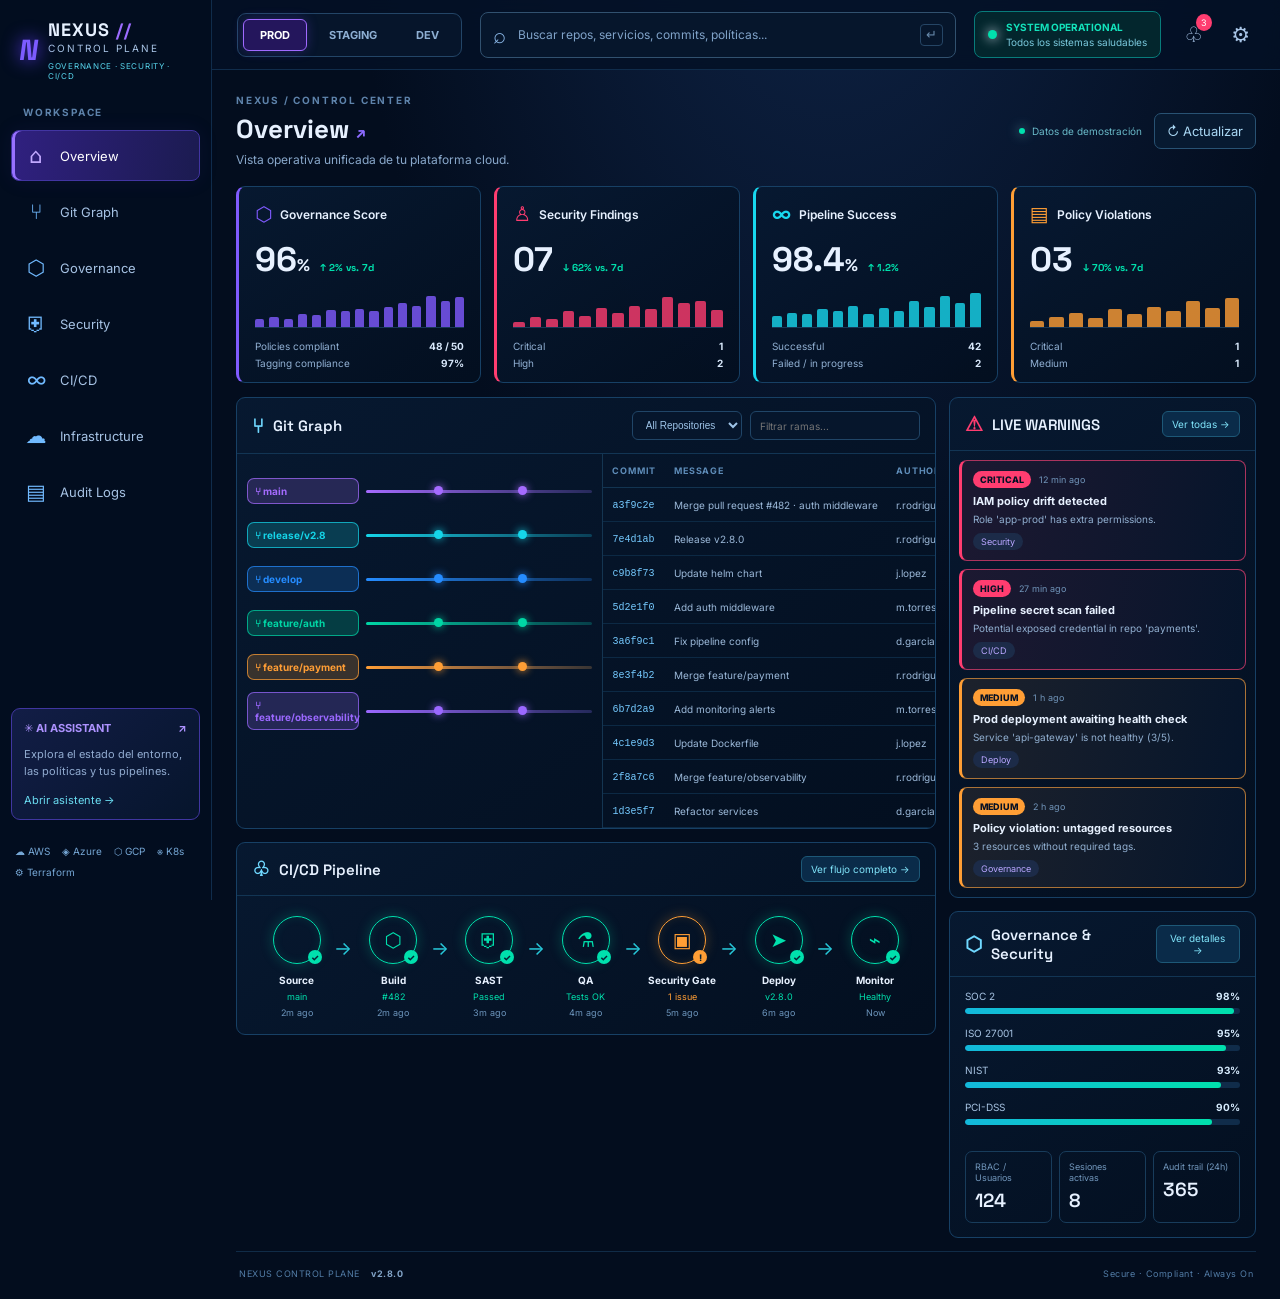
==== index.html @ 1ff78e87 "v1" ====
<!DOCTYPE html>
<html lang="es">
<head>
<meta charset="UTF-8">
<meta name="viewport" content="width=device-width, initial-scale=1.0">
<meta name="theme-color" content="#041126">
<title>NEXUS // Control Plane</title>
<link rel="stylesheet" href="styles.css">
</head>
<body>
<div class="app-shell">
  <aside class="sidebar">
    <a class="brand" href="#" data-page="overview">
      <span class="brand-mark">N</span><span><strong>NEXUS <i>//</i></strong><small>CONTROL PLANE</small><em>GOVERNANCE · SECURITY · CI/CD</em></span>
    </a>
    <div class="nav-label">WORKSPACE</div>
    <nav id="nav">
      <button class="nav-item active" data-page="overview"><span>⌂</span>Overview</button>
      <button class="nav-item" data-page="git"><span>⑂</span>Git Graph</button>
      <button class="nav-item" data-page="governance"><span>⬡</span>Governance</button>
      <button class="nav-item" data-page="security"><span>⛨</span>Security</button>
      <button class="nav-item" data-page="cicd"><span>∞</span>CI/CD</button>
      <button class="nav-item" data-page="infrastructure"><span>☁</span>Infrastructure</button>
      <button class="nav-item" data-page="audit"><span>▤</span>Audit Logs</button>
    </nav>
    <div class="sidebar-bottom">
      <div class="assistant-card"><div class="assistant-title">✳ AI ASSISTANT <span>↗</span></div><p>Explora el estado del entorno, las políticas y tus pipelines.</p><button id="askAssistant">Abrir asistente →</button></div>
      <div class="cloud-legend"><span>☁ AWS</span><span>◈ Azure</span><span>⬡ GCP</span><span>⎈ K8s</span><span>⚙ Terraform</span></div>
    </div>
  </aside>
  <main class="main">
    <header class="topbar">
      <div class="mobile-brand">NEXUS <i>//</i></div>
      <div class="env-switch" aria-label="Entorno"><button class="selected" data-env="PROD">PROD</button><button data-env="STAGING">STAGING</button><button data-env="DEV">DEV</button></div>
      <label class="search"><span>⌕</span><input id="globalSearch" placeholder="Buscar repos, servicios, commits, políticas..."><kbd>↵</kbd></label>
      <div class="system-status"><span class="pulse"></span><div><b>SYSTEM OPERATIONAL</b><small>Todos los sistemas saludables</small></div></div>
      <button class="icon-button" id="notifications" title="Notificaciones">♧<sup>3</sup></button><button class="icon-button" title="Configuración" id="settings">⚙</button>
    </header>
    <section class="content">
      <div class="page-heading"><div><div class="eyebrow">NEXUS / CONTROL CENTER</div><h1 id="pageTitle">Overview <span>↗</span></h1><p id="pageSubtitle">Vista operativa unificada de tu plataforma cloud.</p></div><div class="heading-actions"><span class="updated"><span class="pulse"></span> Datos de demostración</span><button class="btn-outline" id="refresh">↻ Actualizar</button></div></div>
      <div id="pageContent"></div>
      <footer><span>NEXUS CONTROL PLANE <b>v2.8.0</b></span><span>Secure · Compliant · Always On</span></footer>
    </section>
  </main>
</div>
<div class="toast-region" id="toasts"></div>
<dialog id="assistantDialog"><form method="dialog" class="dialog-card"><button class="dialog-close" aria-label="Cerrar">×</button><div class="eyebrow">NEXUS INTELLIGENCE</div><h2>AI Assistant</h2><p>Asistente de demostración: consulta el estado de tus servicios, políticas o pipelines.</p><div class="assistant-prompt"><input id="assistantInput" placeholder="Ej. ¿Qué alertas críticas hay?"><button type="button" id="sendAssistant">Enviar</button></div><div id="assistantAnswer" class="assistant-answer">Prueba: “alertas”, “pipeline” o “governance”.</div></form></dialog>
<script src="app.js"></script>
</body>
</html>
---- styles.css ----
@import url('https://fonts.googleapis.com/css2?family=Inter:wght@400;500;600;700;800&family=Space+Grotesk:wght@500;600;700&display=swap');
:root{--bg:#030d1e;--panel:#06152b;--panel2:#071a33;--line:#123452;--text:#e7f1ff;--muted:#89a8cb;--purple:#8b5cf6;--cyan:#18d8ee;--green:#00e0ad;--orange:#ff9e35;--red:#ff3d70;--blue:#268cff}
*{box-sizing:border-box}body{margin:0;background:radial-gradient(ellipse at 65% -20%,#10264b 0,transparent 42%),var(--bg);color:var(--text);font-family:Inter,system-ui,sans-serif;font-size:13px}button,input{font:inherit}button{cursor:pointer;color:inherit}.app-shell{display:flex;min-height:100vh}.sidebar{width:212px;flex-shrink:0;border-right:1px solid #102c4b;background:rgba(3,14,32,.95);display:flex;flex-direction:column;padding:18px 11px 12px;position:sticky;top:0;height:100vh}.brand{display:flex;align-items:center;gap:10px;color:inherit;text-decoration:none;padding:0 8px 25px}.brand-mark{font-family:'Space Grotesk';font-size:29px;font-weight:800;color:#7c5cff;text-shadow:0 0 18px #633dff;transform:skew(-8deg)}.brand strong{font:700 18px 'Space Grotesk';letter-spacing:1px;display:block}.brand i,.mobile-brand i{color:#9c6cff;font-style:normal}.brand small{display:block;color:#a9c4e6;letter-spacing:2px;font-size:10px;margin-top:1px}.brand em{display:block;color:#58d6ee;font-size:8px;font-style:normal;letter-spacing:.7px;margin-top:7px}.nav-label,.eyebrow{font-size:10px;letter-spacing:1.8px;color:#5e83ab;font-weight:700}.nav-label{padding:0 12px 12px}.sidebar nav{display:grid;gap:5px}.nav-item{border:1px solid transparent;background:transparent;border-radius:8px;text-align:left;padding:12px 12px;color:#a6c2e4;display:flex;align-items:center;gap:12px;font-size:13px;transition:.2s}.nav-item span{font-size:21px;width:24px;text-align:center;color:#71baff}.nav-item:hover{background:#0b2140;color:#fff}.nav-item.active{background:linear-gradient(100deg,#302080,#1b1b50);border-color:#4235a2;color:white;box-shadow:inset 3px 0 #9871ff,0 0 20px #4b35b01a}.nav-item.active span{color:#c2a9ff}.sidebar-bottom{margin-top:auto}.assistant-card{border:1px solid #4036a0;border-radius:9px;padding:12px;background:linear-gradient(135deg,#121d46,#06152c);margin-bottom:15px}.assistant-title{color:#ad92ff;font-weight:700;font-size:11px}.assistant-title span{float:right}.assistant-card p{color:#91abd0;line-height:1.55;font-size:11px}.assistant-card button{border:0;background:transparent;color:#6adcf1;padding:0;font-size:11px}.cloud-legend{display:flex;flex-wrap:wrap;gap:9px 12px;padding:10px 4px;color:#75a6d4;font-size:10px}.main{min-width:0;flex:1}.topbar{height:70px;border-bottom:1px solid #102c4b;display:flex;align-items:center;gap:18px;padding:0 25px;background:#041126d9;position:sticky;top:0;z-index:10;backdrop-filter:blur(16px)}.mobile-brand{display:none;font:700 18px 'Space Grotesk'}.env-switch{display:flex;gap:5px;padding:5px;border:1px solid #234567;background:#06152b;border-radius:9px}.env-switch button{border:1px solid transparent;border-radius:6px;padding:8px 16px;background:transparent;color:#8eafd3;font-size:11px;font-weight:700}.env-switch button.selected{color:#fff;border-color:#a06aff;background:#24165c;box-shadow:0 0 12px #854cff44}.search{display:flex;align-items:center;gap:10px;border:1px solid #31516f;border-radius:8px;background:#06162c;padding:9px 12px;flex:1;max-width:500px;min-width:140px}.search span{font-size:22px;color:#8bb8e8}.search input{border:0;outline:0;background:transparent;color:#e6f4ff;width:100%;min-width:0;font-size:12px}.search input::placeholder{color:#80a3c9}.search kbd{border:1px solid #254565;border-radius:4px;padding:2px 5px;color:#688bad}.system-status{display:flex;align-items:center;gap:9px;border:1px solid #087c7b;border-radius:8px;padding:9px 13px;background:#03262d;white-space:nowrap}.system-status b{display:block;color:#13e3bc;font-size:10px}.system-status small{display:block;color:#7ac8dc;font-size:10px;margin-top:3px}.pulse{width:9px;height:9px;border-radius:50%;display:inline-block;background:var(--green);box-shadow:0 0 12px currentColor;animation:pulse 2s infinite}@keyframes pulse{50%{opacity:.45;box-shadow:0 0 3px currentColor}}.icon-button{position:relative;background:transparent;border:0;color:#a9c6e8;font-size:21px;padding:5px}.icon-button sup{position:absolute;right:-4px;top:-3px;border-radius:50%;background:var(--red);color:white;font-size:9px;padding:3px 5px}.content{padding:24px 24px 12px;max-width:1800px;margin:auto}.page-heading{display:flex;justify-content:space-between;align-items:center;gap:15px;margin-bottom:19px}.page-heading h1{font:700 26px 'Space Grotesk';margin:6px 0}.page-heading h1 span{font-size:16px;color:#8c6bff}.page-heading p{color:var(--muted);margin:0;font-size:12px}.heading-actions{display:flex;align-items:center;gap:12px}.updated{color:#69b9c8;font-size:10px;display:flex;align-items:center;gap:7px}.updated .pulse{width:6px;height:6px}.btn-outline{border:1px solid #285273;background:#071a31;border-radius:7px;padding:9px 12px;color:#a9d7f3}.btn-outline:hover{border-color:var(--cyan)}.stats-grid{display:grid;grid-template-columns:repeat(4,minmax(0,1fr));gap:13px;margin-bottom:14px}.stat-card,.panel{background:linear-gradient(145deg,rgba(7,25,49,.98),rgba(3,15,32,.98));border:1px solid #174065;border-radius:9px;overflow:hidden;position:relative}.stat-card{padding:15px 16px 13px;min-height:190px;border-left:3px solid var(--accent)}.stat-title{font-size:12px;font-weight:600;display:flex;align-items:center;gap:8px}.stat-icon{font-size:20px;color:var(--accent)}.stat-number{font:700 34px 'Space Grotesk';margin:12px 0 0}.stat-number small{font-size:17px}.trend{font-size:10px;color:var(--green);margin-left:10px}.mini-chart{height:43px;margin:4px 0 7px;display:flex;align-items:end;gap:5px;border-bottom:1px solid #183856}.mini-chart span{display:block;flex:1;min-width:3px;border-radius:2px 2px 0 0;background:var(--accent);opacity:.8}.stat-foot{display:flex;justify-content:space-between;color:#91b0d3;font-size:10px;padding-top:5px}.stat-foot strong{color:#d8e8fb}.dashboard-grid{display:grid;grid-template-columns:minmax(0,2.05fr) minmax(280px,.9fr);gap:13px;margin-bottom:13px}.panel-header{display:flex;align-items:center;justify-content:space-between;gap:10px;padding:13px 15px;border-bottom:1px solid #123554}.panel-header h2{font:600 15px 'Space Grotesk';margin:0;display:flex;align-items:center;gap:9px}.panel-header h2 span{color:#70d8ff;font-size:20px}.panel-tools{display:flex;gap:8px}.select,.filter-input{border:1px solid #204567;background:#06162c;border-radius:6px;padding:7px 9px;color:#9ec4e8;font-size:10px;outline:0}.filter-input{width:170px}.git-layout{display:grid;grid-template-columns:1.1fr 1fr;min-height:315px}.graph-area{padding:15px 10px;overflow:hidden}.branch-row{height:44px;display:flex;align-items:center;gap:7px;position:relative}.branch-pill{width:112px;flex-shrink:0;border-radius:7px;padding:6px 7px;font-size:10px;font-weight:700;background:color-mix(in srgb,var(--branch) 20%,#06172b);border:1px solid color-mix(in srgb,var(--branch) 70%,transparent);color:var(--branch);z-index:1}.branch-line{height:3px;flex:1;position:relative;background:linear-gradient(90deg,var(--branch),color-mix(in srgb,var(--branch) 20%,#071a33));border-radius:4px}.branch-line:before,.branch-line:after{content:"";position:absolute;top:-4px;width:9px;height:9px;border-radius:50%;background:var(--branch);box-shadow:0 0 8px var(--branch)}.branch-line:before{left:30%}.branch-line:after{left:67%}.commit-table{border-left:1px solid #143551;min-width:0}.table-wrap{overflow:auto}table{width:100%;border-collapse:collapse;white-space:nowrap}th{text-align:left;color:#5e8cb8;font-size:9px;font-weight:700;letter-spacing:.8px;padding:11px 9px;border-bottom:1px solid #123451}td{padding:10px 9px;border-bottom:1px solid #0c2944;color:#9bb8d8;font-size:10px}tbody tr:hover{background:#0b2540}td code{color:#75caff;font-size:10px}.warning-list{padding:9px;display:grid;gap:8px}.warning{border:1px solid color-mix(in srgb,var(--severity) 65%,#10243c);border-left:3px solid var(--severity);background:linear-gradient(100deg,color-mix(in srgb,var(--severity) 9%,#06152b),#06152b);border-radius:8px;padding:10px 11px;cursor:pointer;transition:.18s}.warning:hover{transform:translateX(2px);background:#0a1d36}.warning-top{display:flex;align-items:center;gap:8px;margin-bottom:6px}.severity{border-radius:10px;padding:3px 7px;background:var(--severity);color:#061126;font-size:9px;font-weight:800}.warning time{color:#7195ba;font-size:9px}.warning strong{display:block;font-size:11px;margin-bottom:4px}.warning p{margin:0;color:#91afd0;font-size:10px;line-height:1.4}.tag{display:inline-block;margin-top:7px;border-radius:10px;padding:3px 8px;background:#1c2b48;color:#b9a6ff;font-size:9px}.bottom-grid{display:grid;grid-template-columns:1.6fr 1fr;gap:13px;margin-bottom:15px}.pipeline-body{padding:20px 13px 16px}.pipeline-stages{display:flex;align-items:flex-start;justify-content:space-between;gap:3px}.stage{flex:1;text-align:center;min-width:55px;position:relative}.stage:not(:last-child):after{content:"→";position:absolute;top:21px;right:-9px;color:#27c7d8;font-size:19px}.stage-ring{width:48px;height:48px;border:1px solid var(--stage);box-shadow:0 0 13px color-mix(in srgb,var(--stage) 25%,transparent),inset 0 0 10px color-mix(in srgb,var(--stage) 10%,transparent);border-radius:50%;margin:0 auto 10px;display:grid;place-items:center;color:var(--stage);font-size:20px;position:relative}.stage-ring:after{content:"✓";position:absolute;right:-2px;bottom:-1px;background:var(--green);color:#052033;font-size:9px;border-radius:50%;width:14px;height:14px;display:grid;place-items:center;font-weight:800}.stage.warn .stage-ring:after{content:"!";background:var(--orange)}.stage strong{display:block;font-size:10px}.stage small{display:block;color:#6d96bd;font-size:9px;margin-top:5px}.stage .stage-state{color:var(--green)}.stage.warn .stage-state{color:var(--orange)}.governance-body{padding:13px 15px}.compliance-row{margin-bottom:13px}.compliance-meta{display:flex;justify-content:space-between;color:#a7c3e2;font-size:10px;margin-bottom:6px}.compliance-meta strong{color:#d8edff}.progress{height:6px;border-radius:6px;background:#102c4a;overflow:hidden}.progress span{display:block;height:100%;border-radius:6px;background:linear-gradient(90deg,#13b8db,#00e0ad)}.security-mini{display:grid;grid-template-columns:repeat(3,1fr);gap:7px;padding:0 15px 14px}.mini-tile{border:1px solid #183c5b;border-radius:7px;padding:9px}.mini-tile small{display:block;color:#7196bb;font-size:9px}.mini-tile strong{display:block;font:600 19px 'Space Grotesk';margin-top:5px}.page-grid{display:grid;grid-template-columns:repeat(2,minmax(0,1fr));gap:14px}.page-grid .panel{min-width:0}.detail-list{padding:5px 15px 14px}.detail-row{display:flex;align-items:center;justify-content:space-between;gap:12px;padding:12px 0;border-bottom:1px solid #102b46}.detail-row:last-child{border-bottom:0}.detail-main{display:flex;align-items:center;gap:10px;min-width:0}.detail-icon{width:32px;height:32px;border-radius:8px;background:#0d2b4b;color:#73dfff;display:grid;place-items:center;font-size:16px}.detail-main strong{display:block;font-size:11px}.detail-main small{display:block;color:#7698ba;font-size:10px;margin-top:4px}.status-pill{border-radius:20px;padding:5px 8px;font-size:9px;font-weight:700;background:#073e3b;color:#37e5bf;white-space:nowrap}.status-pill.warn{background:#4a3015;color:#ffb54e}.status-pill.critical{background:#4b1930;color:#ff7397}.metric-bars{padding:16px}.metric-line{display:grid;grid-template-columns:100px 1fr 40px;gap:10px;align-items:center;margin-bottom:17px;color:#9cbadb;font-size:10px}.metric-line .progress{height:8px}.metric-line strong{text-align:right;color:#d9e9fa}.audit-filter{display:flex;gap:8px;flex-wrap:wrap;padding:13px 15px}.empty-note{padding:24px;color:#7298bd;text-align:center}.inline-action{background:#0a2b49;border:1px solid #1d5877;border-radius:6px;color:#80e4fa;padding:6px 9px;font-size:10px}.search-highlight{outline:1px solid var(--cyan);background:#0b2c48!important}footer{display:flex;justify-content:space-between;border-top:1px solid #102b47;padding:16px 3px 8px;color:#527ca6;font-size:9px;letter-spacing:.5px}footer b{color:#83a5c9;margin-left:8px}.toast-region{position:fixed;right:20px;bottom:20px;z-index:30;display:grid;gap:8px}.toast{background:#09223b;border:1px solid #216184;border-left:3px solid var(--cyan);border-radius:8px;padding:12px 16px;min-width:240px;box-shadow:0 12px 35px #0008;color:#d9f4ff;font-size:12px;animation:toastin .2s ease}@keyframes toastin{from{transform:translateY(10px);opacity:0}to{transform:none;opacity:1}}dialog{border:1px solid #28557b;border-radius:12px;background:#06152b;color:var(--text);max-width:480px;width:calc(100% - 30px);box-shadow:0 25px 90px #000b}dialog::backdrop{background:#0009;backdrop-filter:blur(5px)}.dialog-card{padding:24px}.dialog-card h2{font:700 23px 'Space Grotesk'}.dialog-card p{color:#91afd0;line-height:1.6}.dialog-close{float:right;background:transparent;border:0;color:#9db9d8;font-size:25px}.assistant-prompt{display:flex;gap:8px}.assistant-prompt input{flex:1;min-width:0;background:#031126;border:1px solid #285174;border-radius:6px;padding:10px;color:white;outline:0}.assistant-prompt button{border:1px solid #6851d5;background:#33227a;border-radius:6px;padding:0 14px}.assistant-answer{margin-top:13px;background:#0a2541;border-radius:7px;padding:12px;color:#8de6ed;font-size:11px;line-height:1.6}
@media(max-width:1200px){.topbar{gap:10px;padding:0 15px}.system-status{display:none}.stats-grid{grid-template-columns:repeat(2,minmax(0,1fr))}.content{padding:20px 15px}.dashboard-grid{grid-template-columns:minmax(0,1.6fr) minmax(260px,1fr)}}
@media(max-width:850px){.sidebar{width:68px;padding:15px 7px}.brand{padding:0 8px 24px}.brand>span:last-child,.nav-label,.nav-item:not(.active){font-size:0}.brand-mark{font-size:25px}.nav-item{justify-content:center;padding:12px 4px;font-size:0}.nav-item span{font-size:21px}.nav-item.active{font-size:0}.assistant-card{padding:9px 5px;text-align:center}.assistant-title{font-size:0}.assistant-title:first-letter{font-size:18px}.assistant-card p,.assistant-card button,.cloud-legend{display:none}.dashboard-grid,.bottom-grid{grid-template-columns:1fr}.git-layout{grid-template-columns:1fr}.commit-table{border-left:0;border-top:1px solid #143551}.page-grid{grid-template-columns:1fr}.search kbd{display:none}.env-switch button{padding:8px 9px}.topbar{gap:8px}.content{padding:17px 12px}.page-heading{align-items:flex-start}.heading-actions{flex-direction:column;align-items:flex-end}.updated{display:none}}
@media(max-width:540px){.topbar{height:auto;min-height:65px;flex-wrap:wrap;padding:10px}.mobile-brand{display:block}.env-switch{margin-left:auto}.search{order:3;max-width:none;flex-basis:100%}.icon-button{display:none}.stats-grid{gap:8px}.stat-card{padding:12px;min-height:165px}.stat-number{font-size:28px}.stat-title{font-size:10px}.page-heading h1{font-size:22px}.page-heading p{max-width:240px;line-height:1.5}.filter-input{width:110px}.pipeline-body{padding:17px 6px}.stage-ring{width:38px;height:38px;font-size:16px}.stage:not(:last-child):after{top:14px;right:-7px}.stage strong{font-size:8px}.stage small{font-size:8px}.stage{min-width:0}.stage-ring{margin-bottom:8px}.security-mini{grid-template-columns:1fr 1fr 1fr}.page-heading .btn-outline{padding:8px}.git-layout .graph-area{padding-left:5px;padding-right:5px}footer{font-size:8px;gap:10px}}
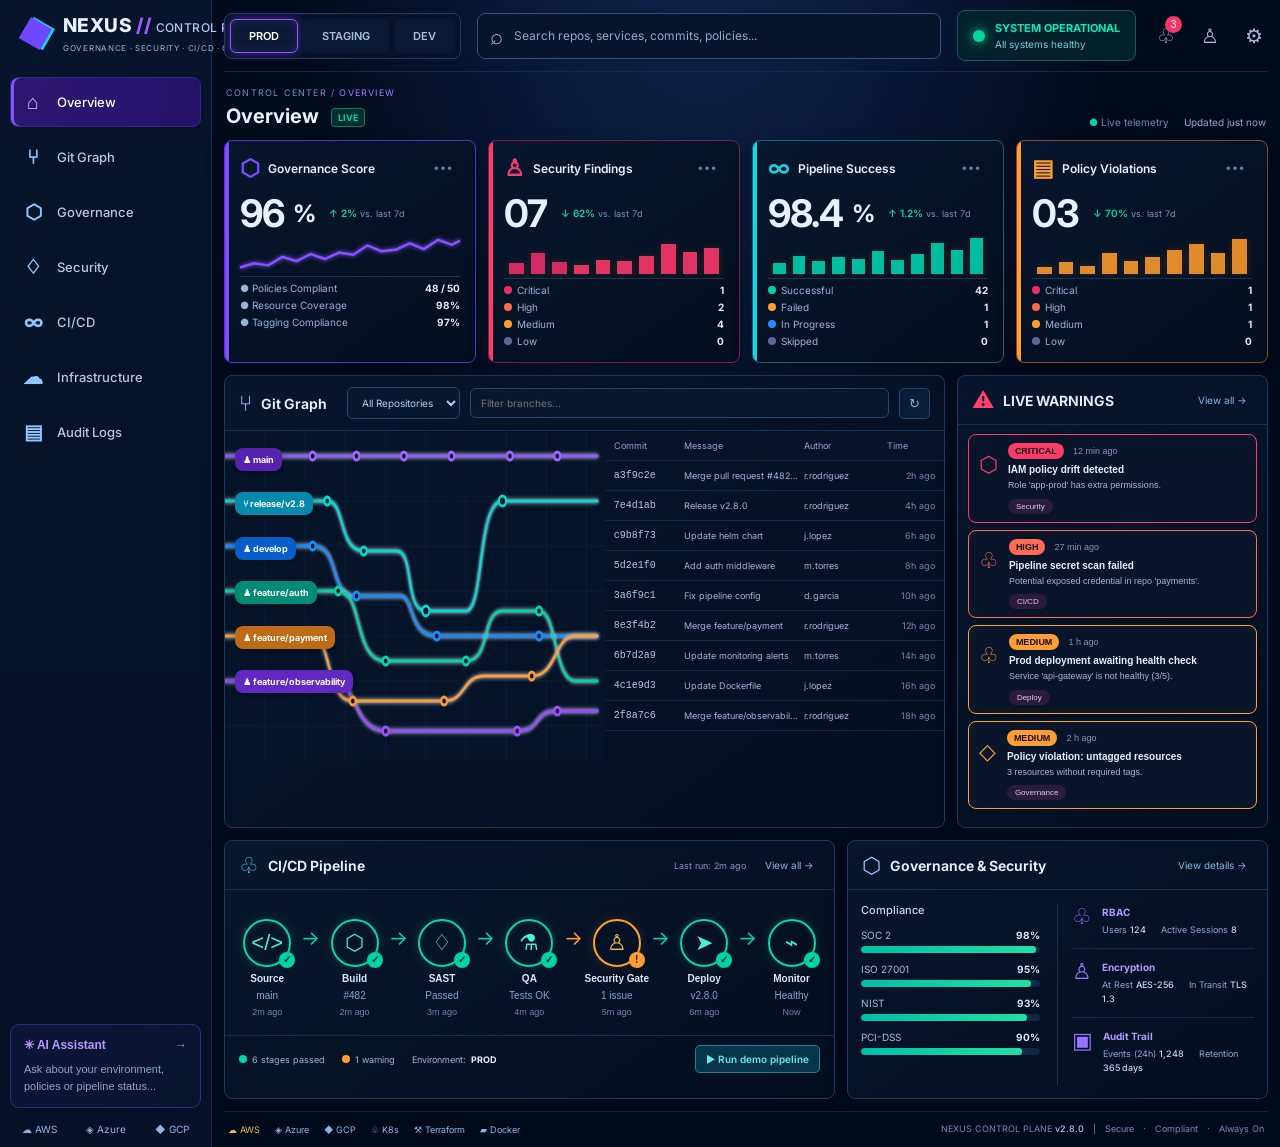
==== commit 5f1d12c1: "Add files via upload" ====
--- a/index.html
+++ b/index.html
@@ -1,50 +1,92 @@
-<!DOCTYPE html>
+<!doctype html>
 <html lang="es">
 <head>
-<meta charset="UTF-8">
-<meta name="viewport" content="width=device-width, initial-scale=1.0">
-<meta name="theme-color" content="#041126">
-<title>NEXUS // Control Plane</title>
-<link rel="stylesheet" href="styles.css">
+<meta charset="utf-8"><meta name="viewport" content="width=device-width,initial-scale=1">
+<title>NEXUS // Control Plane</title><link rel="stylesheet" href="styles.css">
 </head>
 <body>
 <div class="app-shell">
   <aside class="sidebar">
-    <a class="brand" href="#" data-page="overview">
-      <span class="brand-mark">N</span><span><strong>NEXUS <i>//</i></strong><small>CONTROL PLANE</small><em>GOVERNANCE · SECURITY · CI/CD</em></span>
-    </a>
-    <div class="nav-label">WORKSPACE</div>
+    <div class="brand"><div class="logo">◆</div><div><div class="brand-name">NEXUS <span>//</span> <small>CONTROL PLANE</small></div><div class="tagline">GOVERNANCE · SECURITY · CI/CD · OBSERVABILITY</div></div></div>
     <nav id="nav">
-      <button class="nav-item active" data-page="overview"><span>⌂</span>Overview</button>
-      <button class="nav-item" data-page="git"><span>⑂</span>Git Graph</button>
-      <button class="nav-item" data-page="governance"><span>⬡</span>Governance</button>
-      <button class="nav-item" data-page="security"><span>⛨</span>Security</button>
-      <button class="nav-item" data-page="cicd"><span>∞</span>CI/CD</button>
-      <button class="nav-item" data-page="infrastructure"><span>☁</span>Infrastructure</button>
-      <button class="nav-item" data-page="audit"><span>▤</span>Audit Logs</button>
+      <button class="nav-item active" data-page="Overview"><b>⌂</b>Overview</button>
+      <button class="nav-item" data-page="Git Graph"><b>⑂</b>Git Graph</button>
+      <button class="nav-item" data-page="Governance"><b>⬡</b>Governance</button>
+      <button class="nav-item" data-page="Security"><b>♢</b>Security</button>
+      <button class="nav-item" data-page="CI/CD"><b>∞</b>CI/CD</button>
+      <button class="nav-item" data-page="Infrastructure"><b>☁</b>Infrastructure</button>
+      <button class="nav-item" data-page="Audit Logs"><b>▤</b>Audit Logs</button>
     </nav>
-    <div class="sidebar-bottom">
-      <div class="assistant-card"><div class="assistant-title">✳ AI ASSISTANT <span>↗</span></div><p>Explora el estado del entorno, las políticas y tus pipelines.</p><button id="askAssistant">Abrir asistente →</button></div>
-      <div class="cloud-legend"><span>☁ AWS</span><span>◈ Azure</span><span>⬡ GCP</span><span>⎈ K8s</span><span>⚙ Terraform</span></div>
-    </div>
+    <button class="ai-card" id="aiOpen"><div class="ai-title">✳ AI Assistant <span>→</span></div><p>Ask about your environment, policies or pipeline status...</p></button>
+    <div class="sidebar-foot"><span>☁ AWS</span><span>◈ Azure</span><span>◆ GCP</span></div>
   </aside>
   <main class="main">
     <header class="topbar">
-      <div class="mobile-brand">NEXUS <i>//</i></div>
-      <div class="env-switch" aria-label="Entorno"><button class="selected" data-env="PROD">PROD</button><button data-env="STAGING">STAGING</button><button data-env="DEV">DEV</button></div>
-      <label class="search"><span>⌕</span><input id="globalSearch" placeholder="Buscar repos, servicios, commits, políticas..."><kbd>↵</kbd></label>
-      <div class="system-status"><span class="pulse"></span><div><b>SYSTEM OPERATIONAL</b><small>Todos los sistemas saludables</small></div></div>
-      <button class="icon-button" id="notifications" title="Notificaciones">♧<sup>3</sup></button><button class="icon-button" title="Configuración" id="settings">⚙</button>
+      <div class="env-switch"><button class="env active">PROD</button><button class="env">STAGING</button><button class="env">DEV</button></div>
+      <label class="search">⌕ <input id="globalSearch" placeholder="Search repos, services, commits, policies..."></label>
+      <div class="system-status"><i></i><div><strong>SYSTEM OPERATIONAL</strong><small>All systems healthy</small></div></div>
+      <button class="icon-button" id="alertsBtn" title="Alertas">♧<em>3</em></button><button class="icon-button" title="Usuarios">♙</button><button class="icon-button" title="Configuración">⚙</button>
     </header>
-    <section class="content">
-      <div class="page-heading"><div><div class="eyebrow">NEXUS / CONTROL CENTER</div><h1 id="pageTitle">Overview <span>↗</span></h1><p id="pageSubtitle">Vista operativa unificada de tu plataforma cloud.</p></div><div class="heading-actions"><span class="updated"><span class="pulse"></span> Datos de demostración</span><button class="btn-outline" id="refresh">↻ Actualizar</button></div></div>
-      <div id="pageContent"></div>
-      <footer><span>NEXUS CONTROL PLANE <b>v2.8.0</b></span><span>Secure · Compliant · Always On</span></footer>
+    <section class="page-heading"><div><div class="eyebrow">CONTROL CENTER / <span id="crumb">OVERVIEW</span></div><h1 id="pageTitle">Overview <span class="live-pill">LIVE</span></h1></div><div class="updated">● Live telemetry <span id="clock">Updated just now</span></div></section>
+    <section class="metrics">
+      <article class="panel metric purple"><div class="metric-head"><span class="metric-icon">⬡</span><span>Governance Score</span><button class="dots">•••</button></div><div class="metric-value">96<small>%</small><span class="trend up">↑ 2% <small>vs. last 7d</small></span></div><div class="sparkline line-purple"><svg viewBox="0 0 280 55" preserveAspectRatio="none"><polyline points="0,43 18,37 36,40 54,28 72,34 90,24 108,31 126,22 144,25 162,12 180,20 198,18 216,9 234,17 252,4 270,11 280,5"/></svg></div><div class="metric-rows"><span>● Policies Compliant <b>48 / 50</b></span><span>● Resource Coverage <b>98%</b></span><span>● Tagging Compliance <b>97%</b></span></div></article>
+      <article class="panel metric red"><div class="metric-head"><span class="metric-icon">♙</span><span>Security Findings</span><button class="dots">•••</button></div><div class="metric-value">07 <span class="trend down">↓ 62% <small>vs. last 7d</small></span></div><div class="bars red-bars"><i style="height:28%"></i><i style="height:54%"></i><i style="height:32%"></i><i style="height:23%"></i><i style="height:38%"></i><i style="height:35%"></i><i style="height:48%"></i><i style="height:80%"></i><i style="height:58%"></i><i style="height:68%"></i></div><div class="metric-rows"><span><i class="dot critical"></i> Critical <b>1</b></span><span><i class="dot high"></i> High <b>2</b></span><span><i class="dot medium"></i> Medium <b>4</b></span><span><i class="dot low"></i> Low <b>0</b></span></div></article>
+      <article class="panel metric cyan"><div class="metric-head"><span class="metric-icon">∞</span><span>Pipeline Success</span><button class="dots">•••</button></div><div class="metric-value">98.4<small>%</small><span class="trend up">↑ 1.2% <small>vs. last 7d</small></span></div><div class="bars cyan-bars"><i style="height:30%"></i><i style="height:48%"></i><i style="height:34%"></i><i style="height:44%"></i><i style="height:40%"></i><i style="height:60%"></i><i style="height:36%"></i><i style="height:52%"></i><i style="height:82%"></i><i style="height:63%"></i><i style="height:94%"></i></div><div class="metric-rows"><span><i class="dot success"></i> Successful <b>42</b></span><span><i class="dot medium"></i> Failed <b>1</b></span><span><i class="dot blue"></i> In Progress <b>1</b></span><span><i class="dot low"></i> Skipped <b>0</b></span></div></article>
+      <article class="panel metric orange"><div class="metric-head"><span class="metric-icon">▤</span><span>Policy Violations</span><button class="dots">•••</button></div><div class="metric-value">03 <span class="trend up">↓ 70% <small>vs. last 7d</small></span></div><div class="bars orange-bars"><i style="height:18%"></i><i style="height:32%"></i><i style="height:22%"></i><i style="height:54%"></i><i style="height:35%"></i><i style="height:46%"></i><i style="height:64%"></i><i style="height:78%"></i><i style="height:56%"></i><i style="height:93%"></i></div><div class="metric-rows"><span><i class="dot critical"></i> Critical <b>1</b></span><span><i class="dot high"></i> High <b>1</b></span><span><i class="dot medium"></i> Medium <b>1</b></span><span><i class="dot low"></i> Low <b>0</b></span></div></article>
     </section>
+    <section class="middle-grid">
+      <article class="panel git-panel">
+        <div class="panel-title"><div><span class="title-icon">⑂</span><h2>Git Graph</h2></div><select id="repoFilter"><option>All Repositories</option><option>payments-api</option><option>platform-infra</option><option>observability</option></select><input id="branchFilter" class="branch-filter" placeholder="Filter branches..."><button class="subtle-btn" id="refreshGraph">↻</button></div>
+        <div class="git-content"><div class="graph" id="graph">
+          <svg viewBox="0 0 520 330" preserveAspectRatio="none" aria-label="Git branch graph">
+            <g class="grid-lines"><path d="M0 25H520 M0 70H520 M0 115H520 M0 160H520 M0 205H520 M0 250H520 M0 295H520"/><path d="M55 0V330 M110 0V330 M165 0V330 M220 0V330 M275 0V330 M330 0V330 M385 0V330 M440 0V330 M495 0V330"/></g>
+            <path class="branch purple-line" d="M0 25 H510"/><path class="branch cyan-line" d="M0 70 H140 C165 70 155 120 190 120 H235 C260 120 245 180 275 180 H330 C355 180 345 70 380 70 H510"/>
+            <path class="branch blue-line" d="M0 115 H120 C160 115 140 165 180 165 H240 C260 165 250 205 290 205 H510"/>
+            <path class="branch green-line" d="M0 160 H155 C190 160 175 230 220 230 H330 C365 230 350 180 380 180 H430 C455 180 450 250 480 250 H510"/>
+            <path class="branch orange-line" d="M0 205 H115 C150 205 135 270 175 270 H300 C330 270 325 245 355 245 H420 C455 245 450 205 480 205 H510"/>
+            <path class="branch violet-line" d="M0 250 H150 C180 250 175 300 220 300 H400 C435 300 420 280 455 280 H510"/>
+            <g class="nodes purple-nodes"><circle cx="55" cy="25" r="4"/><circle cx="120" cy="25" r="4"/><circle cx="180" cy="25" r="4"/><circle cx="245" cy="25" r="4"/><circle cx="310" cy="25" r="4"/><circle cx="390" cy="25" r="4"/><circle cx="455" cy="25" r="4"/></g>
+            <g class="nodes cyan-nodes"><circle cx="140" cy="70" r="4"/><circle cx="190" cy="120" r="4"/><circle cx="275" cy="180" r="5"/><circle cx="380" cy="70" r="5"/></g>
+            <g class="nodes blue-nodes"><circle cx="120" cy="115" r="4"/><circle cx="180" cy="165" r="4"/><circle cx="290" cy="205" r="4"/><circle cx="430" cy="205" r="4"/></g>
+            <g class="nodes green-nodes"><circle cx="155" cy="160" r="4"/><circle cx="220" cy="230" r="4"/><circle cx="330" cy="230" r="4"/><circle cx="430" cy="180" r="4"/></g>
+            <g class="nodes orange-nodes"><circle cx="115" cy="205" r="4"/><circle cx="175" cy="270" r="4"/><circle cx="300" cy="270" r="4"/><circle cx="420" cy="245" r="4"/></g>
+            <g class="nodes violet-nodes"><circle cx="150" cy="250" r="4"/><circle cx="220" cy="300" r="4"/><circle cx="400" cy="300" r="4"/><circle cx="455" cy="280" r="4"/></g>
+          </svg>
+          <div class="branch-label label-main">♟ main</div><div class="branch-label label-release">⑂ release/v2.8</div><div class="branch-label label-dev">♟ develop</div><div class="branch-label label-auth">♟ feature/auth</div><div class="branch-label label-pay">♟ feature/payment</div><div class="branch-label label-obs">♟ feature/observability</div>
+        </div><div class="commit-list"><div class="commit-head"><span>Commit</span><span>Message</span><span>Author</span><span>Time</span></div><div class="commit"><code>a3f9c2e</code><span>Merge pull request #482 ...</span><span>r.rodriguez</span><time>2h ago</time></div><div class="commit"><code>7e4d1ab</code><span>Release v2.8.0</span><span>r.rodriguez</span><time>4h ago</time></div><div class="commit"><code>c9b8f73</code><span>Update helm chart</span><span>j.lopez</span><time>6h ago</time></div><div class="commit"><code>5d2e1f0</code><span>Add auth middleware</span><span>m.torres</span><time>8h ago</time></div><div class="commit"><code>3a6f9c1</code><span>Fix pipeline config</span><span>d.garcia</span><time>10h ago</time></div><div class="commit"><code>8e3f4b2</code><span>Merge feature/payment</span><span>r.rodriguez</span><time>12h ago</time></div><div class="commit"><code>6b7d2a9</code><span>Update monitoring alerts</span><span>m.torres</span><time>14h ago</time></div><div class="commit"><code>4c1e9d3</code><span>Update Dockerfile</span><span>j.lopez</span><time>16h ago</time></div><div class="commit"><code>2f8a7c6</code><span>Merge feature/observability</span><span>r.rodriguez</span><time>18h ago</time></div></div></div>
+      </article>
+      <aside class="panel warnings-panel" id="warnings">
+        <div class="panel-title"><div><span class="warning-sign">⚠</span><h2>LIVE WARNINGS</h2></div><button class="text-btn" id="viewAllWarnings">View all →</button></div>
+        <div class="warning-list">
+          <button class="warning-card critical"><div class="warn-symbol">⬡</div><div><div class="warn-meta"><b>CRITICAL</b><span>12 min ago</span></div><strong>IAM policy drift detected</strong><p>Role 'app-prod' has extra permissions.</p><label>Security</label></div></button>
+          <button class="warning-card high"><div class="warn-symbol">♧</div><div><div class="warn-meta"><b>HIGH</b><span>27 min ago</span></div><strong>Pipeline secret scan failed</strong><p>Potential exposed credential in repo 'payments'.</p><label>CI/CD</label></div></button>
+          <button class="warning-card medium"><div class="warn-symbol">♧</div><div><div class="warn-meta"><b>MEDIUM</b><span>1 h ago</span></div><strong>Prod deployment awaiting health check</strong><p>Service 'api-gateway' is not healthy (3/5).</p><label>Deploy</label></div></button>
+          <button class="warning-card medium"><div class="warn-symbol">◇</div><div><div class="warn-meta"><b>MEDIUM</b><span>2 h ago</span></div><strong>Policy violation: untagged resources</strong><p>3 resources without required tags.</p><label>Governance</label></div></button>
+        </div>
+      </aside>
+    </section>
+    <section class="bottom-grid">
+      <article class="panel pipeline-panel"><div class="panel-title"><div><span class="title-icon cyan-text">♧</span><h2>CI/CD Pipeline</h2></div><div class="panel-actions"><span>Last run: 2m ago</span><button class="text-btn" id="pipelineView">View all →</button></div></div>
+        <div class="pipeline-flow" id="pipelineFlow">
+          <button class="stage done" data-stage="Source"><span class="stage-icon">&lt;/&gt;</span><i>✓</i><strong>Source</strong><small>main</small><time>2m ago</time></button><span class="arrow">→</span>
+          <button class="stage done" data-stage="Build"><span class="stage-icon">⬡</span><i>✓</i><strong>Build</strong><small>#482</small><time>2m ago</time></button><span class="arrow">→</span>
+          <button class="stage done" data-stage="SAST"><span class="stage-icon">♢</span><i>✓</i><strong>SAST</strong><small>Passed</small><time>3m ago</time></button><span class="arrow">→</span>
+          <button class="stage done" data-stage="QA"><span class="stage-icon">⚗</span><i>✓</i><strong>QA</strong><small>Tests OK</small><time>4m ago</time></button><span class="arrow orange-arrow">→</span>
+          <button class="stage warn" data-stage="Security Gate"><span class="stage-icon">♙</span><i>!</i><strong>Security Gate</strong><small>1 issue</small><time>5m ago</time></button><span class="arrow">→</span>
+          <button class="stage done" data-stage="Deploy"><span class="stage-icon">➤</span><i>✓</i><strong>Deploy</strong><small>v2.8.0</small><time>6m ago</time></button><span class="arrow">→</span>
+          <button class="stage done" data-stage="Monitor"><span class="stage-icon">⌁</span><i>✓</i><strong>Monitor</strong><small>Healthy</small><time>Now</time></button>
+        </div><div class="pipeline-footer"><span><i class="dot success"></i> 6 stages passed</span><span><i class="dot medium"></i> 1 warning</span><span>Environment: <b id="pipelineEnv">PROD</b></span><button id="runPipeline" class="run-btn">▶ Run demo pipeline</button></div>
+      </article>
+      <article class="panel governance-panel"><div class="panel-title"><div><span class="title-icon">⬡</span><h2>Governance &amp; Security</h2></div><button class="text-btn" id="governanceDetails">View details →</button></div>
+        <div class="governance-body"><div class="compliance"><h3>Compliance</h3><div class="compliance-row"><span>SOC 2 <b>98%</b></span><div><i style="width:98%"></i></div></div><div class="compliance-row"><span>ISO 27001 <b>95%</b></span><div><i style="width:95%"></i></div></div><div class="compliance-row"><span>NIST <b>93%</b></span><div><i style="width:93%"></i></div></div><div class="compliance-row"><span>PCI-DSS <b>90%</b></span><div><i style="width:90%"></i></div></div></div>
+        <div class="security-details"><div><span class="detail-icon">♧</span><section><strong>RBAC</strong><p>Users <b>124</b> <span>Active Sessions <b>8</b></span></p></section></div><div><span class="detail-icon">♙</span><section><strong>Encryption</strong><p>At Rest <b>AES-256</b> <span>In Transit <b>TLS 1.3</b></span></p></section></div><div><span class="detail-icon">▣</span><section><strong>Audit Trail</strong><p>Events (24h) <b>1,248</b> <span>Retention <b>365 days</b></span></p></section></div></div></div>
+      </article>
+    </section>
+    <footer><div class="tech-stack"><span>☁ AWS</span><span>◈ Azure</span><span>◆ GCP</span><span>♧ K8s</span><span>⚒ Terraform</span><span>▰ Docker</span></div><div>NEXUS CONTROL PLANE <b>v2.8.0</b>　|　Secure　·　Compliant　·　Always On</div></footer>
   </main>
 </div>
-<div class="toast-region" id="toasts"></div>
-<dialog id="assistantDialog"><form method="dialog" class="dialog-card"><button class="dialog-close" aria-label="Cerrar">×</button><div class="eyebrow">NEXUS INTELLIGENCE</div><h2>AI Assistant</h2><p>Asistente de demostración: consulta el estado de tus servicios, políticas o pipelines.</p><div class="assistant-prompt"><input id="assistantInput" placeholder="Ej. ¿Qué alertas críticas hay?"><button type="button" id="sendAssistant">Enviar</button></div><div id="assistantAnswer" class="assistant-answer">Prueba: “alertas”, “pipeline” o “governance”.</div></form></dialog>
+<div class="toast-region" id="toastRegion"></div>
+<dialog id="detailDialog"><div class="dialog-head"><div><span class="eyebrow">NEXUS / DETAILS</span><h2 id="dialogTitle">Details</h2></div><button class="icon-button" id="closeDialog">✕</button></div><div id="dialogContent"></div></dialog>
+<dialog id="aiDialog"><div class="dialog-head"><div><span class="eyebrow">NEXUS AI</span><h2>AI Assistant</h2></div><button class="icon-button" id="closeAi">✕</button></div><p class="muted">Demo local: consulta el estado de la plataforma, políticas o pipelines.</p><div class="chat-log" id="chatLog"><div class="chat-bubble bot">Hola. Puedo ayudarte a revisar Governance, Security, CI/CD o Infrastructure. ¿Qué quieres consultar?</div></div><form id="chatForm"><input id="chatInput" placeholder="Pregunta sobre el entorno..." autocomplete="off"><button class="run-btn">Enviar</button></form></dialog>
 <script src="app.js"></script>
-</body>
-</html>+</body></html>
--- a/styles.css
+++ b/styles.css
@@ -1,6 +1,11 @@
-@import url('https://fonts.googleapis.com/css2?family=Inter:wght@400;500;600;700;800&family=Space+Grotesk:wght@500;600;700&display=swap');
-:root{--bg:#030d1e;--panel:#06152b;--panel2:#071a33;--line:#123452;--text:#e7f1ff;--muted:#89a8cb;--purple:#8b5cf6;--cyan:#18d8ee;--green:#00e0ad;--orange:#ff9e35;--red:#ff3d70;--blue:#268cff}
-*{box-sizing:border-box}body{margin:0;background:radial-gradient(ellipse at 65% -20%,#10264b 0,transparent 42%),var(--bg);color:var(--text);font-family:Inter,system-ui,sans-serif;font-size:13px}button,input{font:inherit}button{cursor:pointer;color:inherit}.app-shell{display:flex;min-height:100vh}.sidebar{width:212px;flex-shrink:0;border-right:1px solid #102c4b;background:rgba(3,14,32,.95);display:flex;flex-direction:column;padding:18px 11px 12px;position:sticky;top:0;height:100vh}.brand{display:flex;align-items:center;gap:10px;color:inherit;text-decoration:none;padding:0 8px 25px}.brand-mark{font-family:'Space Grotesk';font-size:29px;font-weight:800;color:#7c5cff;text-shadow:0 0 18px #633dff;transform:skew(-8deg)}.brand strong{font:700 18px 'Space Grotesk';letter-spacing:1px;display:block}.brand i,.mobile-brand i{color:#9c6cff;font-style:normal}.brand small{display:block;color:#a9c4e6;letter-spacing:2px;font-size:10px;margin-top:1px}.brand em{display:block;color:#58d6ee;font-size:8px;font-style:normal;letter-spacing:.7px;margin-top:7px}.nav-label,.eyebrow{font-size:10px;letter-spacing:1.8px;color:#5e83ab;font-weight:700}.nav-label{padding:0 12px 12px}.sidebar nav{display:grid;gap:5px}.nav-item{border:1px solid transparent;background:transparent;border-radius:8px;text-align:left;padding:12px 12px;color:#a6c2e4;display:flex;align-items:center;gap:12px;font-size:13px;transition:.2s}.nav-item span{font-size:21px;width:24px;text-align:center;color:#71baff}.nav-item:hover{background:#0b2140;color:#fff}.nav-item.active{background:linear-gradient(100deg,#302080,#1b1b50);border-color:#4235a2;color:white;box-shadow:inset 3px 0 #9871ff,0 0 20px #4b35b01a}.nav-item.active span{color:#c2a9ff}.sidebar-bottom{margin-top:auto}.assistant-card{border:1px solid #4036a0;border-radius:9px;padding:12px;background:linear-gradient(135deg,#121d46,#06152c);margin-bottom:15px}.assistant-title{color:#ad92ff;font-weight:700;font-size:11px}.assistant-title span{float:right}.assistant-card p{color:#91abd0;line-height:1.55;font-size:11px}.assistant-card button{border:0;background:transparent;color:#6adcf1;padding:0;font-size:11px}.cloud-legend{display:flex;flex-wrap:wrap;gap:9px 12px;padding:10px 4px;color:#75a6d4;font-size:10px}.main{min-width:0;flex:1}.topbar{height:70px;border-bottom:1px solid #102c4b;display:flex;align-items:center;gap:18px;padding:0 25px;background:#041126d9;position:sticky;top:0;z-index:10;backdrop-filter:blur(16px)}.mobile-brand{display:none;font:700 18px 'Space Grotesk'}.env-switch{display:flex;gap:5px;padding:5px;border:1px solid #234567;background:#06152b;border-radius:9px}.env-switch button{border:1px solid transparent;border-radius:6px;padding:8px 16px;background:transparent;color:#8eafd3;font-size:11px;font-weight:700}.env-switch button.selected{color:#fff;border-color:#a06aff;background:#24165c;box-shadow:0 0 12px #854cff44}.search{display:flex;align-items:center;gap:10px;border:1px solid #31516f;border-radius:8px;background:#06162c;padding:9px 12px;flex:1;max-width:500px;min-width:140px}.search span{font-size:22px;color:#8bb8e8}.search input{border:0;outline:0;background:transparent;color:#e6f4ff;width:100%;min-width:0;font-size:12px}.search input::placeholder{color:#80a3c9}.search kbd{border:1px solid #254565;border-radius:4px;padding:2px 5px;color:#688bad}.system-status{display:flex;align-items:center;gap:9px;border:1px solid #087c7b;border-radius:8px;padding:9px 13px;background:#03262d;white-space:nowrap}.system-status b{display:block;color:#13e3bc;font-size:10px}.system-status small{display:block;color:#7ac8dc;font-size:10px;margin-top:3px}.pulse{width:9px;height:9px;border-radius:50%;display:inline-block;background:var(--green);box-shadow:0 0 12px currentColor;animation:pulse 2s infinite}@keyframes pulse{50%{opacity:.45;box-shadow:0 0 3px currentColor}}.icon-button{position:relative;background:transparent;border:0;color:#a9c6e8;font-size:21px;padding:5px}.icon-button sup{position:absolute;right:-4px;top:-3px;border-radius:50%;background:var(--red);color:white;font-size:9px;padding:3px 5px}.content{padding:24px 24px 12px;max-width:1800px;margin:auto}.page-heading{display:flex;justify-content:space-between;align-items:center;gap:15px;margin-bottom:19px}.page-heading h1{font:700 26px 'Space Grotesk';margin:6px 0}.page-heading h1 span{font-size:16px;color:#8c6bff}.page-heading p{color:var(--muted);margin:0;font-size:12px}.heading-actions{display:flex;align-items:center;gap:12px}.updated{color:#69b9c8;font-size:10px;display:flex;align-items:center;gap:7px}.updated .pulse{width:6px;height:6px}.btn-outline{border:1px solid #285273;background:#071a31;border-radius:7px;padding:9px 12px;color:#a9d7f3}.btn-outline:hover{border-color:var(--cyan)}.stats-grid{display:grid;grid-template-columns:repeat(4,minmax(0,1fr));gap:13px;margin-bottom:14px}.stat-card,.panel{background:linear-gradient(145deg,rgba(7,25,49,.98),rgba(3,15,32,.98));border:1px solid #174065;border-radius:9px;overflow:hidden;position:relative}.stat-card{padding:15px 16px 13px;min-height:190px;border-left:3px solid var(--accent)}.stat-title{font-size:12px;font-weight:600;display:flex;align-items:center;gap:8px}.stat-icon{font-size:20px;color:var(--accent)}.stat-number{font:700 34px 'Space Grotesk';margin:12px 0 0}.stat-number small{font-size:17px}.trend{font-size:10px;color:var(--green);margin-left:10px}.mini-chart{height:43px;margin:4px 0 7px;display:flex;align-items:end;gap:5px;border-bottom:1px solid #183856}.mini-chart span{display:block;flex:1;min-width:3px;border-radius:2px 2px 0 0;background:var(--accent);opacity:.8}.stat-foot{display:flex;justify-content:space-between;color:#91b0d3;font-size:10px;padding-top:5px}.stat-foot strong{color:#d8e8fb}.dashboard-grid{display:grid;grid-template-columns:minmax(0,2.05fr) minmax(280px,.9fr);gap:13px;margin-bottom:13px}.panel-header{display:flex;align-items:center;justify-content:space-between;gap:10px;padding:13px 15px;border-bottom:1px solid #123554}.panel-header h2{font:600 15px 'Space Grotesk';margin:0;display:flex;align-items:center;gap:9px}.panel-header h2 span{color:#70d8ff;font-size:20px}.panel-tools{display:flex;gap:8px}.select,.filter-input{border:1px solid #204567;background:#06162c;border-radius:6px;padding:7px 9px;color:#9ec4e8;font-size:10px;outline:0}.filter-input{width:170px}.git-layout{display:grid;grid-template-columns:1.1fr 1fr;min-height:315px}.graph-area{padding:15px 10px;overflow:hidden}.branch-row{height:44px;display:flex;align-items:center;gap:7px;position:relative}.branch-pill{width:112px;flex-shrink:0;border-radius:7px;padding:6px 7px;font-size:10px;font-weight:700;background:color-mix(in srgb,var(--branch) 20%,#06172b);border:1px solid color-mix(in srgb,var(--branch) 70%,transparent);color:var(--branch);z-index:1}.branch-line{height:3px;flex:1;position:relative;background:linear-gradient(90deg,var(--branch),color-mix(in srgb,var(--branch) 20%,#071a33));border-radius:4px}.branch-line:before,.branch-line:after{content:"";position:absolute;top:-4px;width:9px;height:9px;border-radius:50%;background:var(--branch);box-shadow:0 0 8px var(--branch)}.branch-line:before{left:30%}.branch-line:after{left:67%}.commit-table{border-left:1px solid #143551;min-width:0}.table-wrap{overflow:auto}table{width:100%;border-collapse:collapse;white-space:nowrap}th{text-align:left;color:#5e8cb8;font-size:9px;font-weight:700;letter-spacing:.8px;padding:11px 9px;border-bottom:1px solid #123451}td{padding:10px 9px;border-bottom:1px solid #0c2944;color:#9bb8d8;font-size:10px}tbody tr:hover{background:#0b2540}td code{color:#75caff;font-size:10px}.warning-list{padding:9px;display:grid;gap:8px}.warning{border:1px solid color-mix(in srgb,var(--severity) 65%,#10243c);border-left:3px solid var(--severity);background:linear-gradient(100deg,color-mix(in srgb,var(--severity) 9%,#06152b),#06152b);border-radius:8px;padding:10px 11px;cursor:pointer;transition:.18s}.warning:hover{transform:translateX(2px);background:#0a1d36}.warning-top{display:flex;align-items:center;gap:8px;margin-bottom:6px}.severity{border-radius:10px;padding:3px 7px;background:var(--severity);color:#061126;font-size:9px;font-weight:800}.warning time{color:#7195ba;font-size:9px}.warning strong{display:block;font-size:11px;margin-bottom:4px}.warning p{margin:0;color:#91afd0;font-size:10px;line-height:1.4}.tag{display:inline-block;margin-top:7px;border-radius:10px;padding:3px 8px;background:#1c2b48;color:#b9a6ff;font-size:9px}.bottom-grid{display:grid;grid-template-columns:1.6fr 1fr;gap:13px;margin-bottom:15px}.pipeline-body{padding:20px 13px 16px}.pipeline-stages{display:flex;align-items:flex-start;justify-content:space-between;gap:3px}.stage{flex:1;text-align:center;min-width:55px;position:relative}.stage:not(:last-child):after{content:"→";position:absolute;top:21px;right:-9px;color:#27c7d8;font-size:19px}.stage-ring{width:48px;height:48px;border:1px solid var(--stage);box-shadow:0 0 13px color-mix(in srgb,var(--stage) 25%,transparent),inset 0 0 10px color-mix(in srgb,var(--stage) 10%,transparent);border-radius:50%;margin:0 auto 10px;display:grid;place-items:center;color:var(--stage);font-size:20px;position:relative}.stage-ring:after{content:"✓";position:absolute;right:-2px;bottom:-1px;background:var(--green);color:#052033;font-size:9px;border-radius:50%;width:14px;height:14px;display:grid;place-items:center;font-weight:800}.stage.warn .stage-ring:after{content:"!";background:var(--orange)}.stage strong{display:block;font-size:10px}.stage small{display:block;color:#6d96bd;font-size:9px;margin-top:5px}.stage .stage-state{color:var(--green)}.stage.warn .stage-state{color:var(--orange)}.governance-body{padding:13px 15px}.compliance-row{margin-bottom:13px}.compliance-meta{display:flex;justify-content:space-between;color:#a7c3e2;font-size:10px;margin-bottom:6px}.compliance-meta strong{color:#d8edff}.progress{height:6px;border-radius:6px;background:#102c4a;overflow:hidden}.progress span{display:block;height:100%;border-radius:6px;background:linear-gradient(90deg,#13b8db,#00e0ad)}.security-mini{display:grid;grid-template-columns:repeat(3,1fr);gap:7px;padding:0 15px 14px}.mini-tile{border:1px solid #183c5b;border-radius:7px;padding:9px}.mini-tile small{display:block;color:#7196bb;font-size:9px}.mini-tile strong{display:block;font:600 19px 'Space Grotesk';margin-top:5px}.page-grid{display:grid;grid-template-columns:repeat(2,minmax(0,1fr));gap:14px}.page-grid .panel{min-width:0}.detail-list{padding:5px 15px 14px}.detail-row{display:flex;align-items:center;justify-content:space-between;gap:12px;padding:12px 0;border-bottom:1px solid #102b46}.detail-row:last-child{border-bottom:0}.detail-main{display:flex;align-items:center;gap:10px;min-width:0}.detail-icon{width:32px;height:32px;border-radius:8px;background:#0d2b4b;color:#73dfff;display:grid;place-items:center;font-size:16px}.detail-main strong{display:block;font-size:11px}.detail-main small{display:block;color:#7698ba;font-size:10px;margin-top:4px}.status-pill{border-radius:20px;padding:5px 8px;font-size:9px;font-weight:700;background:#073e3b;color:#37e5bf;white-space:nowrap}.status-pill.warn{background:#4a3015;color:#ffb54e}.status-pill.critical{background:#4b1930;color:#ff7397}.metric-bars{padding:16px}.metric-line{display:grid;grid-template-columns:100px 1fr 40px;gap:10px;align-items:center;margin-bottom:17px;color:#9cbadb;font-size:10px}.metric-line .progress{height:8px}.metric-line strong{text-align:right;color:#d9e9fa}.audit-filter{display:flex;gap:8px;flex-wrap:wrap;padding:13px 15px}.empty-note{padding:24px;color:#7298bd;text-align:center}.inline-action{background:#0a2b49;border:1px solid #1d5877;border-radius:6px;color:#80e4fa;padding:6px 9px;font-size:10px}.search-highlight{outline:1px solid var(--cyan);background:#0b2c48!important}footer{display:flex;justify-content:space-between;border-top:1px solid #102b47;padding:16px 3px 8px;color:#527ca6;font-size:9px;letter-spacing:.5px}footer b{color:#83a5c9;margin-left:8px}.toast-region{position:fixed;right:20px;bottom:20px;z-index:30;display:grid;gap:8px}.toast{background:#09223b;border:1px solid #216184;border-left:3px solid var(--cyan);border-radius:8px;padding:12px 16px;min-width:240px;box-shadow:0 12px 35px #0008;color:#d9f4ff;font-size:12px;animation:toastin .2s ease}@keyframes toastin{from{transform:translateY(10px);opacity:0}to{transform:none;opacity:1}}dialog{border:1px solid #28557b;border-radius:12px;background:#06152b;color:var(--text);max-width:480px;width:calc(100% - 30px);box-shadow:0 25px 90px #000b}dialog::backdrop{background:#0009;backdrop-filter:blur(5px)}.dialog-card{padding:24px}.dialog-card h2{font:700 23px 'Space Grotesk'}.dialog-card p{color:#91afd0;line-height:1.6}.dialog-close{float:right;background:transparent;border:0;color:#9db9d8;font-size:25px}.assistant-prompt{display:flex;gap:8px}.assistant-prompt input{flex:1;min-width:0;background:#031126;border:1px solid #285174;border-radius:6px;padding:10px;color:white;outline:0}.assistant-prompt button{border:1px solid #6851d5;background:#33227a;border-radius:6px;padding:0 14px}.assistant-answer{margin-top:13px;background:#0a2541;border-radius:7px;padding:12px;color:#8de6ed;font-size:11px;line-height:1.6}
-@media(max-width:1200px){.topbar{gap:10px;padding:0 15px}.system-status{display:none}.stats-grid{grid-template-columns:repeat(2,minmax(0,1fr))}.content{padding:20px 15px}.dashboard-grid{grid-template-columns:minmax(0,1.6fr) minmax(260px,1fr)}}
-@media(max-width:850px){.sidebar{width:68px;padding:15px 7px}.brand{padding:0 8px 24px}.brand>span:last-child,.nav-label,.nav-item:not(.active){font-size:0}.brand-mark{font-size:25px}.nav-item{justify-content:center;padding:12px 4px;font-size:0}.nav-item span{font-size:21px}.nav-item.active{font-size:0}.assistant-card{padding:9px 5px;text-align:center}.assistant-title{font-size:0}.assistant-title:first-letter{font-size:18px}.assistant-card p,.assistant-card button,.cloud-legend{display:none}.dashboard-grid,.bottom-grid{grid-template-columns:1fr}.git-layout{grid-template-columns:1fr}.commit-table{border-left:0;border-top:1px solid #143551}.page-grid{grid-template-columns:1fr}.search kbd{display:none}.env-switch button{padding:8px 9px}.topbar{gap:8px}.content{padding:17px 12px}.page-heading{align-items:flex-start}.heading-actions{flex-direction:column;align-items:flex-end}.updated{display:none}}
-@media(max-width:540px){.topbar{height:auto;min-height:65px;flex-wrap:wrap;padding:10px}.mobile-brand{display:block}.env-switch{margin-left:auto}.search{order:3;max-width:none;flex-basis:100%}.icon-button{display:none}.stats-grid{gap:8px}.stat-card{padding:12px;min-height:165px}.stat-number{font-size:28px}.stat-title{font-size:10px}.page-heading h1{font-size:22px}.page-heading p{max-width:240px;line-height:1.5}.filter-input{width:110px}.pipeline-body{padding:17px 6px}.stage-ring{width:38px;height:38px;font-size:16px}.stage:not(:last-child):after{top:14px;right:-7px}.stage strong{font-size:8px}.stage small{font-size:8px}.stage{min-width:0}.stage-ring{margin-bottom:8px}.security-mini{grid-template-columns:1fr 1fr 1fr}.page-heading .btn-outline{padding:8px}.git-layout .graph-area{padding-left:5px;padding-right:5px}footer{font-size:8px;gap:10px}}
+@import url('https://fonts.googleapis.com/css2?family=Inter:wght@400;500;600;700;800&display=swap');
+:root{--bg:#020b1c;--panel:#06152b;--panel2:#071a32;--line:#153659;--text:#e8f1ff;--muted:#8ea7ce;--purple:#8754ff;--cyan:#19d5df;--green:#00d6a0;--orange:#ff9e36;--red:#ff386a}
+*{box-sizing:border-box}body{margin:0;background:radial-gradient(ellipse at 55% -15%,#102753 0,transparent 42%),var(--bg);color:var(--text);font:13px Inter,Arial,sans-serif;min-width:320px}.app-shell{display:flex;min-height:100vh}.sidebar{width:212px;flex-shrink:0;background:linear-gradient(180deg,#06152b,#041126 75%);border-right:1px solid #12294b;padding:14px 10px 12px;display:flex;flex-direction:column;min-height:100vh}.brand{display:flex;align-items:center;gap:9px;padding:0 7px 24px}.logo{font-size:36px;line-height:1;color:#6d48ff;text-shadow:3px 0 #17d7e8;transform:rotate(-15deg)}.brand-name{font-size:19px;font-weight:800;white-space:nowrap;letter-spacing:.4px}.brand-name span{color:#a05cff}.brand-name small{font-size:12px;color:#b6c9ed;font-weight:500}.tagline{font-size:8px;color:#9eb6d8;letter-spacing:.7px;margin-top:6px;white-space:nowrap}nav{display:grid;gap:5px}.nav-item{border:1px solid transparent;background:transparent;color:#b6c8e7;border-radius:8px;padding:12px 11px;text-align:left;font:500 13px Inter;display:flex;align-items:center;gap:13px;cursor:pointer}.nav-item b{font-size:20px;color:#91c5ff;width:22px;text-align:center}.nav-item:hover{background:#0d2346}.nav-item.active{background:linear-gradient(100deg,#2b1770,#25136a);border-color:#33248a;color:#fff;box-shadow:inset 3px 0 var(--purple)}.nav-item.active b{color:#d5baff}.ai-card{margin-top:auto;text-align:left;background:linear-gradient(135deg,#0c1539,#08162c);border:1px solid #302d87;border-radius:9px;padding:13px;color:#cbd8f2;cursor:pointer}.ai-title{font-weight:700;color:#b79aff;font-size:12px}.ai-title span{float:right}.ai-card p{font-size:11px;line-height:1.5;margin:9px 0 0;color:#8fa6cb}.sidebar-foot{display:flex;justify-content:space-around;gap:6px;font-size:10px;color:#92b4e4;padding-top:15px;white-space:nowrap}
+.main{flex:1;min-width:0;padding:0 12px}.topbar{height:72px;display:flex;align-items:center;gap:16px;border-bottom:1px solid #11294b}.env-switch{display:flex;gap:5px;padding:5px;border:1px solid #263c60;border-radius:8px;background:#061329}.env{border:1px solid transparent;background:#0a1a34;color:#a9bfdf;padding:9px 18px;border-radius:6px;font:600 11px Inter;cursor:pointer}.env.active{color:#fff;border-color:#9b57ff;box-shadow:0 0 12px #793eff77,inset 0 0 12px #793eff30}.search{display:flex;align-items:center;gap:9px;flex:1;min-width:110px;border:1px solid #31517b;background:#06152b;padding:9px 12px;border-radius:8px;color:#9eb7dd;font-size:22px}.search input{width:100%;border:0;outline:0;background:transparent;color:#fff;font:12px Inter}.search input::placeholder{color:#91a9ce}.system-status{display:flex;gap:10px;align-items:center;padding:10px 15px;border:1px solid #0e5c62;border-radius:8px;background:#04202b;white-space:nowrap}.system-status i{width:12px;height:12px;background:var(--green);border-radius:50%;box-shadow:0 0 12px #00d6a0}.system-status strong{display:block;font-size:11px;color:#00edc1}.system-status small{display:block;color:#71cdd4;font-size:10px;margin-top:3px}.icon-button{position:relative;background:transparent;border:0;color:#a9bce0;font-size:20px;cursor:pointer;padding:5px}.icon-button em{position:absolute;top:-3px;right:-2px;font-style:normal;font-size:10px;background:#f53669;color:white;border-radius:50%;width:17px;height:17px;display:grid;place-items:center}.page-heading{display:flex;align-items:end;justify-content:space-between;padding:15px 2px 12px}.eyebrow{font-size:9px;letter-spacing:1.2px;color:#728fb9}.eyebrow span{color:#a27bff}.page-heading h1{margin:6px 0 0;font-size:20px}.live-pill{font-size:9px;color:#00d8aa;border:1px solid #087a6b;background:#032e31;border-radius:4px;padding:3px 6px;vertical-align:middle;margin-left:7px}.updated{font-size:10px;color:#6c8ab7}.updated:first-letter{color:var(--green)}.updated span{margin-left:12px;color:#91a8c9}
+.metrics{display:grid;grid-template-columns:repeat(4,minmax(0,1fr));gap:12px}.panel{background:linear-gradient(145deg,rgba(7,23,45,.98),rgba(3,14,31,.98));border:1px solid #1b3b61;border-radius:8px;box-shadow:0 8px 22px #0002;min-width:0}.metric{padding:13px 15px 11px;position:relative;overflow:hidden;min-height:223px}.metric:before{content:"";position:absolute;left:0;top:0;bottom:0;width:4px;background:var(--accent)}.metric.purple{--accent:#7d4dff;border-color:#5235c7}.metric.red{--accent:#ff3b6d;border-color:#762244}.metric.cyan{--accent:#14d5e2;border-color:#12646c}.metric.orange{--accent:#ff9d36;border-color:#8a4a19}.metric-head{display:flex;align-items:center;gap:8px;font-size:12px;font-weight:600}.metric-icon{font-size:23px;color:var(--accent)}.dots{margin-left:auto;background:none;border:0;color:#607fa8;letter-spacing:2px;cursor:pointer}.metric-value{font-size:38px;font-weight:700;letter-spacing:-1px;margin-top:8px;display:flex;align-items:center;gap:9px;white-space:nowrap}.metric-value small{font-size:24px}.trend{font-size:10px;letter-spacing:0;font-weight:600;margin-left:5px}.trend small{font-size:9px;color:#7993ba;font-weight:400}.trend.up{color:#00d8a5}.trend.down{color:#00d8a5}.sparkline{height:40px;margin:1px 0 5px;border-bottom:1px solid #183252}.sparkline svg{width:100%;height:100%;overflow:visible}.sparkline polyline{fill:none;stroke:#8953ff;stroke-width:2.4;vector-effect:non-scaling-stroke;filter:drop-shadow(0 0 3px #8555ff)}.bars{height:43px;display:flex;align-items:end;justify-content:space-around;gap:7px;border-bottom:1px solid #183252;padding:0 5px 4px;margin:0 0 5px}.bars i{display:block;width:7%;min-width:5px;background:var(--accent);opacity:.88;box-shadow:0 0 8px #ff8b2630}.red-bars i:nth-child(-n+3){background:#f02e6d}.cyan-bars i{background:#00d4b1}.orange-bars i{background:#ff9c2d}.metric-rows{display:grid;gap:5px;color:#9bb3d7;font-size:10px}.metric-rows span{display:flex;align-items:center;gap:5px}.metric-rows b{margin-left:auto;color:#e2edff;font-size:10px}.dot{display:inline-block;width:8px;height:8px;border-radius:50%;flex-shrink:0}.critical{--severity:#ff3b69}.high{--severity:#ff6c56}.medium{--severity:#ff9e32}.low{--severity:#6f78aa}.success{background:#00d4a6}.blue{background:#2e8bff}.dot.critical{background:#f02e65}.dot.high{background:#ff674f}.dot.medium{background:#ff9d2f}.dot.low{background:#5e659c}
+.middle-grid{display:grid;grid-template-columns:minmax(0,1.9fr) minmax(300px,.82fr);gap:12px;margin-top:12px}.git-panel{overflow:hidden}.panel-title{display:flex;align-items:center;gap:10px;padding:11px 14px;border-bottom:1px solid #163252;min-height:47px}.panel-title>div:first-child{display:flex;align-items:center;gap:9px}.panel-title h2{font-size:14px;margin:0;font-weight:650;white-space:nowrap}.title-icon{font-size:22px;color:#a4c8ff}.cyan-text{color:#36d6ef}.panel-title select,.branch-filter{background:#07182f;border:1px solid #28466e;border-radius:6px;color:#b8cbed;padding:8px 10px;font:10px Inter;min-width:0}.panel-title select{margin-left:10px;max-width:160px}.branch-filter{flex:1;width:60px}.subtle-btn{background:#0a1d37;border:1px solid #27486c;color:#91b2df;border-radius:5px;padding:7px 9px;cursor:pointer}.git-content{display:grid;grid-template-columns:minmax(0,1.12fr) minmax(300px,1fr);min-height:330px}.graph{position:relative;min-height:330px;background:linear-gradient(90deg,#06152a,#051329);overflow:hidden}.graph svg{position:absolute;inset:0;width:100%;height:100%}.grid-lines{stroke:#142a46;stroke-width:.7;fill:none;opacity:.7}.branch{fill:none;stroke-width:3;stroke-linecap:round;stroke-linejoin:round;filter:drop-shadow(0 0 2px currentColor)}.purple-line{stroke:#9554ff}.cyan-line{stroke:#05d8d0}.blue-line{stroke:#168dff}.green-line{stroke:#00d6a3}.orange-line{stroke:#ff9e36}.violet-line{stroke:#9c49ff}.nodes circle{fill:#06152b;stroke-width:3}.purple-nodes circle{stroke:#a166ff}.cyan-nodes circle{stroke:#00dfd2}.blue-nodes circle{stroke:#198cff}.green-nodes circle{stroke:#00d9a4}.orange-nodes circle{stroke:#ff9c31}.violet-nodes circle{stroke:#a54fff}.branch-label{position:absolute;left:10px;font-size:9px;padding:6px 8px;border-radius:8px;color:white;font-weight:700;white-space:nowrap;box-shadow:0 2px 10px #0005}.label-main{top:5%;background:#5722ae}.label-release{top:18.5%;background:#058aab}.label-dev{top:32%;background:#075ecb}.label-auth{top:45.5%;background:#008c74}.label-pay{top:59%;background:#bd6b16}.label-obs{top:72.5%;background:#6229c2}.commit-list{padding:0 0 6px;min-width:0}.commit-head,.commit{display:grid;grid-template-columns:65px minmax(90px,1fr) 78px 48px;gap:5px;align-items:center;padding:9px 9px;border-bottom:1px solid #102744;font-size:9px;white-space:nowrap}.commit-head{color:#8da9d1;font-size:9px;background:#061329}.commit{color:#9fb6d9}.commit code{color:#b4c7e6;font:10px ui-monospace,monospace}.commit time{color:#6f8ab2;text-align:right}.commit span{overflow:hidden;text-overflow:ellipsis}.warnings-panel{padding-bottom:9px}.warning-sign{color:#ff426e;font-size:22px}.text-btn{background:none;border:0;color:#8bb5e9;font:10px Inter;cursor:pointer;white-space:nowrap;margin-left:auto}.warning-list{display:grid;gap:7px;padding:9px 10px}.warning-card{display:flex;gap:10px;text-align:left;background:#08152a;border:1px solid var(--severity);border-radius:8px;padding:8px 10px;color:var(--text);cursor:pointer;min-width:0;box-shadow:inset 0 0 15px color-mix(in srgb,var(--severity) 5%,transparent)}.warning-card:hover{background:#0b1d37;transform:translateY(-1px)}.warn-symbol{font-size:22px;color:var(--severity);padding-top:9px;min-width:18px}.warning-card>div:last-child{min-width:0}.warn-meta{display:flex;align-items:center;gap:9px;margin-bottom:5px}.warn-meta b{font-size:9px;background:var(--severity);color:#180b18;padding:3px 7px;border-radius:10px}.warn-meta span{font-size:9px;color:#7e96bb}.warning-card strong{display:block;font-size:10px;margin-bottom:4px}.warning-card p{margin:0 0 5px;font-size:9px;color:#a2b7d7;line-height:1.4}.warning-card label{font-size:8px;color:#e1c8ed;background:#291d3a;border-radius:8px;padding:3px 8px;display:inline-block}
+.bottom-grid{display:grid;grid-template-columns:minmax(0,1.45fr) minmax(400px,1fr);gap:12px;margin-top:12px}.pipeline-panel,.governance-panel{min-width:0}.panel-actions{margin-left:auto;display:flex;gap:13px;align-items:center;color:#819bc1;font-size:9px}.pipeline-flow{display:flex;align-items:center;justify-content:space-between;gap:4px;padding:24px 12px 14px;min-height:145px}.stage{position:relative;background:none;border:0;color:#dbe9ff;display:flex;flex-direction:column;align-items:center;gap:6px;min-width:0;flex:1;cursor:pointer;padding:0 2px}.stage-icon{width:48px;height:48px;border:2px solid #00dba8;color:#4af3d0;border-radius:50%;display:grid;place-items:center;font-size:22px;box-shadow:0 0 13px #00dba52a,inset 0 0 10px #00dba515}.stage.warn .stage-icon{border-color:#ffa32f;color:#ffb64d;box-shadow:0 0 12px #ff9c2d25}.stage i{position:absolute;top:33px;left:calc(50% + 12px);border-radius:50%;width:16px;height:16px;background:#00d4a3;color:#002b2a;font-size:10px;font-style:normal;font-weight:bold;display:grid;place-items:center}.stage.warn i{background:#ff9e32;color:#381a00}.stage strong{font-size:10px;white-space:nowrap}.stage small{font-size:10px;color:#83a5d2}.stage time{font-size:9px;color:#6d87b1}.arrow{color:#00d6b0;font-size:20px;align-self:flex-start;margin-top:12px}.orange-arrow{color:#ff9e36}.stage:hover .stage-icon{transform:scale(1.06)}.pipeline-footer{display:flex;gap:17px;align-items:center;border-top:1px solid #142f4e;padding:9px 14px;color:#9db6d8;font-size:9px;flex-wrap:wrap}.pipeline-footer span{display:flex;align-items:center;gap:5px}.pipeline-footer b{color:#e3efff}.run-btn{border:1px solid #277e9b;background:#06344a;color:#65e8ec;padding:7px 10px;border-radius:5px;font:600 10px Inter;cursor:pointer;margin-left:auto}.run-btn:hover{background:#07516a}.governance-body{display:grid;grid-template-columns:1fr 1.1fr;padding:13px;gap:17px}.compliance h3{font-size:11px;margin:0 0 12px;font-weight:500;color:#c3d7f4}.compliance-row{margin-bottom:10px}.compliance-row span{display:flex;justify-content:space-between;color:#a5bbdb;font-size:10px;margin-bottom:5px}.compliance-row b{color:#dbe9ff}.compliance-row>div{height:7px;border-radius:6px;background:#102744;overflow:hidden}.compliance-row i{display:block;height:100%;border-radius:6px;background:linear-gradient(90deg,#00bfa8,#20e0a5);box-shadow:0 0 8px #00d6a055}.security-details{border-left:1px solid #153353;padding-left:14px}.security-details>div{display:flex;gap:10px;border-bottom:1px solid #142b47;padding:0 0 10px;margin-bottom:9px}.security-details>div:last-child{border:0;margin:0}.detail-icon{color:#9873ff;font-size:22px}.security-details strong{font-size:10px;color:#b49aff}.security-details p{margin:4px 0 0;font-size:9px;color:#8ca8d0;line-height:1.6}.security-details p b{color:#c5d7f3;font-weight:500}.security-details p span{margin-left:12px}footer{display:flex;align-items:center;justify-content:space-between;border-top:1px solid #102947;margin-top:12px;padding:11px 4px;color:#708ab4;font-size:9px;gap:10px}.tech-stack{display:flex;gap:15px;flex-wrap:wrap;color:#8db5e7}.tech-stack span:first-child{color:#f3b34e}footer b{color:#a7c5ef;font-weight:500}
+.toast-region{position:fixed;right:18px;bottom:18px;z-index:20;display:grid;gap:8px}.toast{padding:12px 15px;border:1px solid #227b72;border-radius:7px;background:#052b30;color:#b9fff0;box-shadow:0 8px 30px #0007;max-width:340px;font-size:12px;animation:fadein .2s ease}@keyframes fadein{from{opacity:0;transform:translateY(8px)}to{opacity:1;transform:none}}dialog{background:#06152b;color:var(--text);border:1px solid #355a86;border-radius:12px;width:min(560px,calc(100% - 28px));padding:20px;box-shadow:0 20px 100px #000b}dialog::backdrop{background:#000a;backdrop-filter:blur(4px)}.dialog-head{display:flex;justify-content:space-between;align-items:center;border-bottom:1px solid #1b3859;padding-bottom:12px;margin-bottom:14px}.dialog-head h2{margin:5px 0 0;font-size:18px}.detail-table{width:100%;border-collapse:collapse}.detail-table td,.detail-table th{text-align:left;padding:10px;border-bottom:1px solid #1b3859;font-size:12px}.detail-table th{color:#86a7d5}.muted{color:#8fa9ce;font-size:12px}.chat-log{display:grid;gap:8px;max-height:240px;overflow:auto;padding:8px 0}.chat-bubble{padding:10px 12px;border-radius:8px;background:#0c2544;color:#c7daf7;font-size:12px;line-height:1.5;max-width:90%}.chat-bubble.user{justify-self:end;background:#2b1c63}.chat-bubble.bot{border:1px solid #21476d}#chatForm{display:flex;gap:8px;margin-top:10px}#chatInput{flex:1;min-width:0;background:#07182f;border:1px solid #2b4a70;border-radius:6px;padding:10px;color:#fff;font:12px Inter}
+@media(max-width:1250px){.sidebar{width:190px}.topbar{gap:9px}.env{padding:8px 11px}.system-status{padding:8px}.metrics{gap:8px}.metric{padding:11px}.metric-value{font-size:32px}.middle-grid{grid-template-columns:minmax(0,1.6fr) minmax(285px,.9fr)}.git-content{grid-template-columns:minmax(0,1fr)}.graph{min-height:265px}.commit-list{display:none}.bottom-grid{grid-template-columns:1fr}.governance-body{grid-template-columns:1fr 1fr}}
+@media(max-width:850px){.sidebar{width:65px;padding:12px 7px}.brand{padding:0 5px 25px}.brand>div:last-child,.nav-item:not(.active){font-size:0}.brand-name,.tagline{display:none}.logo{font-size:30px}.nav-item{justify-content:center;padding:12px 5px;font-size:0;gap:0}.nav-item b{font-size:21px}.ai-card{padding:10px 5px;text-align:center}.ai-title{font-size:0}.ai-title:first-letter{font-size:16px}.ai-card p{display:none}.sidebar-foot{display:grid;font-size:0;justify-content:center}.sidebar-foot span{font-size:0}.sidebar-foot span:first-letter{font-size:15px}.topbar{height:auto;min-height:66px;flex-wrap:wrap;padding:10px 0}.env-switch{order:1}.search{order:2;flex-basis:45%}.system-status{order:3}.icon-button{order:4}.metrics{grid-template-columns:repeat(2,minmax(0,1fr))}.middle-grid{grid-template-columns:1fr}.warnings-panel{display:block}.git-content{grid-template-columns:1fr}.graph{min-height:290px}.bottom-grid{grid-template-columns:1fr}}
+@media(max-width:520px){.main{padding:0 7px}.page-heading{align-items:start;gap:8px}.updated{font-size:0}.updated span{font-size:9px}.system-status{display:none}.search{order:3;flex-basis:100%}.env-switch{flex:1}.env{flex:1;padding:8px 5px}.icon-button{font-size:18px}.metrics{grid-template-columns:1fr}.metric{min-height:205px}.middle-grid,.bottom-grid{gap:9px}.panel-title{padding:10px;flex-wrap:wrap}.panel-title select{margin-left:0}.branch-filter{flex-basis:40%}.graph{min-height:250px}.pipeline-flow{overflow-x:auto;justify-content:flex-start;min-width:620px}.pipeline-panel{overflow:hidden}.pipeline-footer{gap:9px}.governance-body{grid-template-columns:1fr}.security-details{border-left:0;border-top:1px solid #153353;padding:12px 0 0}.tech-stack{gap:8px}footer{align-items:flex-start;flex-direction:column}.commit-head,.commit{grid-template-columns:65px minmax(90px,1fr) 78px 48px}}
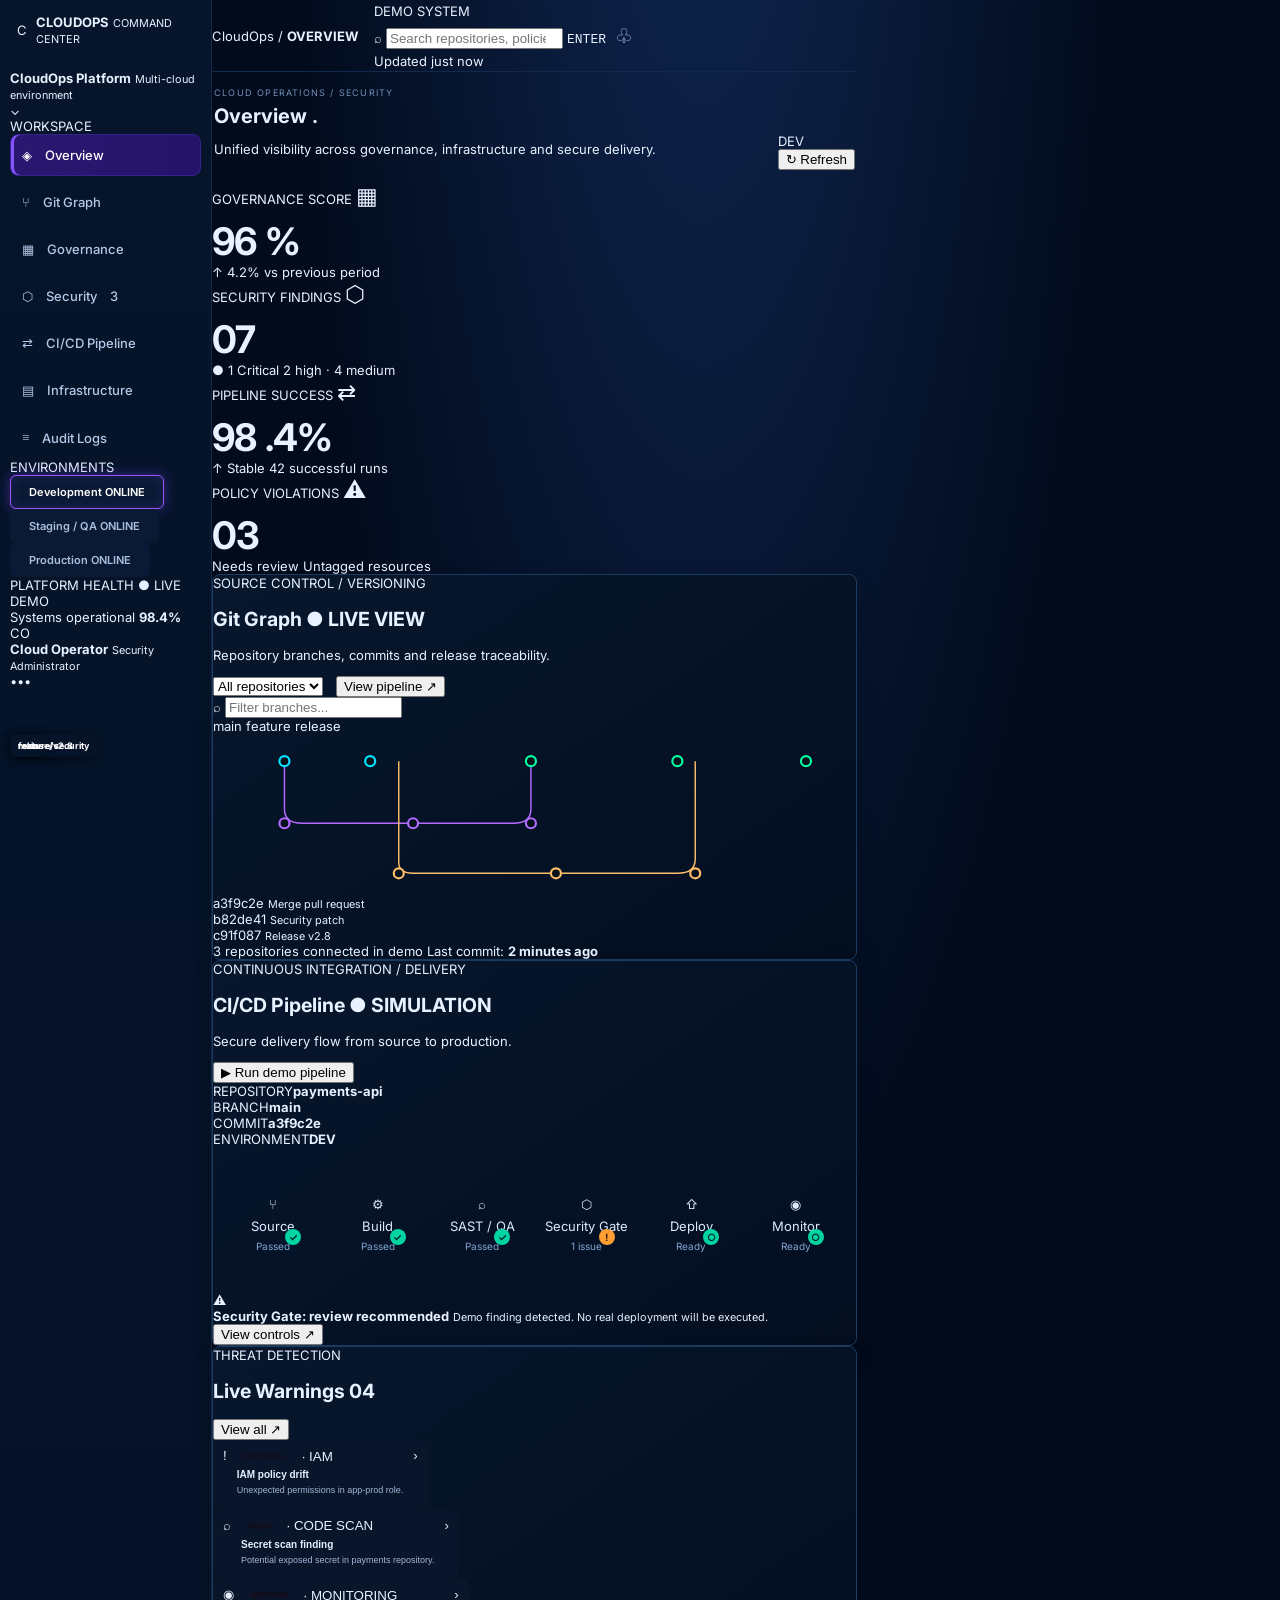
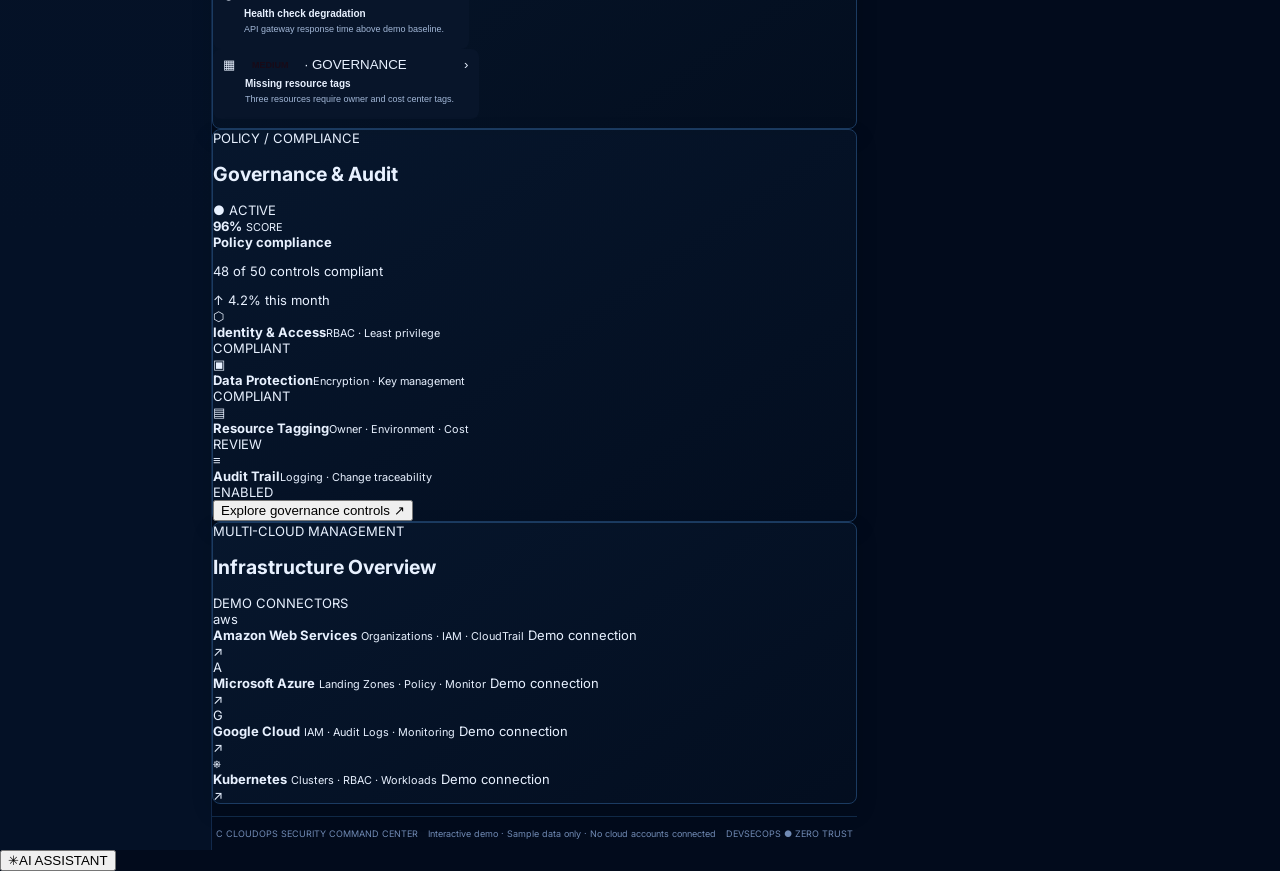
==== commit 31865dc0: "Update print statement from 'Hello' to 'Goodbye'" ====
--- a/index.html
+++ b/index.html
@@ -1,92 +1,593 @@
-<!doctype html>
+<!DOCTYPE html>
 <html lang="es">
 <head>
-<meta charset="utf-8"><meta name="viewport" content="width=device-width,initial-scale=1">
-<title>NEXUS // Control Plane</title><link rel="stylesheet" href="styles.css">
+  <meta charset="UTF-8">
+  <meta name="viewport" content="width=device-width, initial-scale=1.0">
+  <meta name="theme-color" content="#080b12">
+  <meta name="description" content="CloudOps Cybersecurity, Governance and DevSecOps Command Center">
+  <title>CloudOps | Security Command Center</title>
+  <link rel="stylesheet" href="./styles.css">
 </head>
+
 <body>
-<div class="app-shell">
-  <aside class="sidebar">
-    <div class="brand"><div class="logo">◆</div><div><div class="brand-name">NEXUS <span>//</span> <small>CONTROL PLANE</small></div><div class="tagline">GOVERNANCE · SECURITY · CI/CD · OBSERVABILITY</div></div></div>
-    <nav id="nav">
-      <button class="nav-item active" data-page="Overview"><b>⌂</b>Overview</button>
-      <button class="nav-item" data-page="Git Graph"><b>⑂</b>Git Graph</button>
-      <button class="nav-item" data-page="Governance"><b>⬡</b>Governance</button>
-      <button class="nav-item" data-page="Security"><b>♢</b>Security</button>
-      <button class="nav-item" data-page="CI/CD"><b>∞</b>CI/CD</button>
-      <button class="nav-item" data-page="Infrastructure"><b>☁</b>Infrastructure</button>
-      <button class="nav-item" data-page="Audit Logs"><b>▤</b>Audit Logs</button>
-    </nav>
-    <button class="ai-card" id="aiOpen"><div class="ai-title">✳ AI Assistant <span>→</span></div><p>Ask about your environment, policies or pipeline status...</p></button>
-    <div class="sidebar-foot"><span>☁ AWS</span><span>◈ Azure</span><span>◆ GCP</span></div>
-  </aside>
-  <main class="main">
-    <header class="topbar">
-      <div class="env-switch"><button class="env active">PROD</button><button class="env">STAGING</button><button class="env">DEV</button></div>
-      <label class="search">⌕ <input id="globalSearch" placeholder="Search repos, services, commits, policies..."></label>
-      <div class="system-status"><i></i><div><strong>SYSTEM OPERATIONAL</strong><small>All systems healthy</small></div></div>
-      <button class="icon-button" id="alertsBtn" title="Alertas">♧<em>3</em></button><button class="icon-button" title="Usuarios">♙</button><button class="icon-button" title="Configuración">⚙</button>
-    </header>
-    <section class="page-heading"><div><div class="eyebrow">CONTROL CENTER / <span id="crumb">OVERVIEW</span></div><h1 id="pageTitle">Overview <span class="live-pill">LIVE</span></h1></div><div class="updated">● Live telemetry <span id="clock">Updated just now</span></div></section>
-    <section class="metrics">
-      <article class="panel metric purple"><div class="metric-head"><span class="metric-icon">⬡</span><span>Governance Score</span><button class="dots">•••</button></div><div class="metric-value">96<small>%</small><span class="trend up">↑ 2% <small>vs. last 7d</small></span></div><div class="sparkline line-purple"><svg viewBox="0 0 280 55" preserveAspectRatio="none"><polyline points="0,43 18,37 36,40 54,28 72,34 90,24 108,31 126,22 144,25 162,12 180,20 198,18 216,9 234,17 252,4 270,11 280,5"/></svg></div><div class="metric-rows"><span>● Policies Compliant <b>48 / 50</b></span><span>● Resource Coverage <b>98%</b></span><span>● Tagging Compliance <b>97%</b></span></div></article>
-      <article class="panel metric red"><div class="metric-head"><span class="metric-icon">♙</span><span>Security Findings</span><button class="dots">•••</button></div><div class="metric-value">07 <span class="trend down">↓ 62% <small>vs. last 7d</small></span></div><div class="bars red-bars"><i style="height:28%"></i><i style="height:54%"></i><i style="height:32%"></i><i style="height:23%"></i><i style="height:38%"></i><i style="height:35%"></i><i style="height:48%"></i><i style="height:80%"></i><i style="height:58%"></i><i style="height:68%"></i></div><div class="metric-rows"><span><i class="dot critical"></i> Critical <b>1</b></span><span><i class="dot high"></i> High <b>2</b></span><span><i class="dot medium"></i> Medium <b>4</b></span><span><i class="dot low"></i> Low <b>0</b></span></div></article>
-      <article class="panel metric cyan"><div class="metric-head"><span class="metric-icon">∞</span><span>Pipeline Success</span><button class="dots">•••</button></div><div class="metric-value">98.4<small>%</small><span class="trend up">↑ 1.2% <small>vs. last 7d</small></span></div><div class="bars cyan-bars"><i style="height:30%"></i><i style="height:48%"></i><i style="height:34%"></i><i style="height:44%"></i><i style="height:40%"></i><i style="height:60%"></i><i style="height:36%"></i><i style="height:52%"></i><i style="height:82%"></i><i style="height:63%"></i><i style="height:94%"></i></div><div class="metric-rows"><span><i class="dot success"></i> Successful <b>42</b></span><span><i class="dot medium"></i> Failed <b>1</b></span><span><i class="dot blue"></i> In Progress <b>1</b></span><span><i class="dot low"></i> Skipped <b>0</b></span></div></article>
-      <article class="panel metric orange"><div class="metric-head"><span class="metric-icon">▤</span><span>Policy Violations</span><button class="dots">•••</button></div><div class="metric-value">03 <span class="trend up">↓ 70% <small>vs. last 7d</small></span></div><div class="bars orange-bars"><i style="height:18%"></i><i style="height:32%"></i><i style="height:22%"></i><i style="height:54%"></i><i style="height:35%"></i><i style="height:46%"></i><i style="height:64%"></i><i style="height:78%"></i><i style="height:56%"></i><i style="height:93%"></i></div><div class="metric-rows"><span><i class="dot critical"></i> Critical <b>1</b></span><span><i class="dot high"></i> High <b>1</b></span><span><i class="dot medium"></i> Medium <b>1</b></span><span><i class="dot low"></i> Low <b>0</b></span></div></article>
-    </section>
-    <section class="middle-grid">
-      <article class="panel git-panel">
-        <div class="panel-title"><div><span class="title-icon">⑂</span><h2>Git Graph</h2></div><select id="repoFilter"><option>All Repositories</option><option>payments-api</option><option>platform-infra</option><option>observability</option></select><input id="branchFilter" class="branch-filter" placeholder="Filter branches..."><button class="subtle-btn" id="refreshGraph">↻</button></div>
-        <div class="git-content"><div class="graph" id="graph">
-          <svg viewBox="0 0 520 330" preserveAspectRatio="none" aria-label="Git branch graph">
-            <g class="grid-lines"><path d="M0 25H520 M0 70H520 M0 115H520 M0 160H520 M0 205H520 M0 250H520 M0 295H520"/><path d="M55 0V330 M110 0V330 M165 0V330 M220 0V330 M275 0V330 M330 0V330 M385 0V330 M440 0V330 M495 0V330"/></g>
-            <path class="branch purple-line" d="M0 25 H510"/><path class="branch cyan-line" d="M0 70 H140 C165 70 155 120 190 120 H235 C260 120 245 180 275 180 H330 C355 180 345 70 380 70 H510"/>
-            <path class="branch blue-line" d="M0 115 H120 C160 115 140 165 180 165 H240 C260 165 250 205 290 205 H510"/>
-            <path class="branch green-line" d="M0 160 H155 C190 160 175 230 220 230 H330 C365 230 350 180 380 180 H430 C455 180 450 250 480 250 H510"/>
-            <path class="branch orange-line" d="M0 205 H115 C150 205 135 270 175 270 H300 C330 270 325 245 355 245 H420 C455 245 450 205 480 205 H510"/>
-            <path class="branch violet-line" d="M0 250 H150 C180 250 175 300 220 300 H400 C435 300 420 280 455 280 H510"/>
-            <g class="nodes purple-nodes"><circle cx="55" cy="25" r="4"/><circle cx="120" cy="25" r="4"/><circle cx="180" cy="25" r="4"/><circle cx="245" cy="25" r="4"/><circle cx="310" cy="25" r="4"/><circle cx="390" cy="25" r="4"/><circle cx="455" cy="25" r="4"/></g>
-            <g class="nodes cyan-nodes"><circle cx="140" cy="70" r="4"/><circle cx="190" cy="120" r="4"/><circle cx="275" cy="180" r="5"/><circle cx="380" cy="70" r="5"/></g>
-            <g class="nodes blue-nodes"><circle cx="120" cy="115" r="4"/><circle cx="180" cy="165" r="4"/><circle cx="290" cy="205" r="4"/><circle cx="430" cy="205" r="4"/></g>
-            <g class="nodes green-nodes"><circle cx="155" cy="160" r="4"/><circle cx="220" cy="230" r="4"/><circle cx="330" cy="230" r="4"/><circle cx="430" cy="180" r="4"/></g>
-            <g class="nodes orange-nodes"><circle cx="115" cy="205" r="4"/><circle cx="175" cy="270" r="4"/><circle cx="300" cy="270" r="4"/><circle cx="420" cy="245" r="4"/></g>
-            <g class="nodes violet-nodes"><circle cx="150" cy="250" r="4"/><circle cx="220" cy="300" r="4"/><circle cx="400" cy="300" r="4"/><circle cx="455" cy="280" r="4"/></g>
-          </svg>
-          <div class="branch-label label-main">♟ main</div><div class="branch-label label-release">⑂ release/v2.8</div><div class="branch-label label-dev">♟ develop</div><div class="branch-label label-auth">♟ feature/auth</div><div class="branch-label label-pay">♟ feature/payment</div><div class="branch-label label-obs">♟ feature/observability</div>
-        </div><div class="commit-list"><div class="commit-head"><span>Commit</span><span>Message</span><span>Author</span><span>Time</span></div><div class="commit"><code>a3f9c2e</code><span>Merge pull request #482 ...</span><span>r.rodriguez</span><time>2h ago</time></div><div class="commit"><code>7e4d1ab</code><span>Release v2.8.0</span><span>r.rodriguez</span><time>4h ago</time></div><div class="commit"><code>c9b8f73</code><span>Update helm chart</span><span>j.lopez</span><time>6h ago</time></div><div class="commit"><code>5d2e1f0</code><span>Add auth middleware</span><span>m.torres</span><time>8h ago</time></div><div class="commit"><code>3a6f9c1</code><span>Fix pipeline config</span><span>d.garcia</span><time>10h ago</time></div><div class="commit"><code>8e3f4b2</code><span>Merge feature/payment</span><span>r.rodriguez</span><time>12h ago</time></div><div class="commit"><code>6b7d2a9</code><span>Update monitoring alerts</span><span>m.torres</span><time>14h ago</time></div><div class="commit"><code>4c1e9d3</code><span>Update Dockerfile</span><span>j.lopez</span><time>16h ago</time></div><div class="commit"><code>2f8a7c6</code><span>Merge feature/observability</span><span>r.rodriguez</span><time>18h ago</time></div></div></div>
-      </article>
-      <aside class="panel warnings-panel" id="warnings">
-        <div class="panel-title"><div><span class="warning-sign">⚠</span><h2>LIVE WARNINGS</h2></div><button class="text-btn" id="viewAllWarnings">View all →</button></div>
-        <div class="warning-list">
-          <button class="warning-card critical"><div class="warn-symbol">⬡</div><div><div class="warn-meta"><b>CRITICAL</b><span>12 min ago</span></div><strong>IAM policy drift detected</strong><p>Role 'app-prod' has extra permissions.</p><label>Security</label></div></button>
-          <button class="warning-card high"><div class="warn-symbol">♧</div><div><div class="warn-meta"><b>HIGH</b><span>27 min ago</span></div><strong>Pipeline secret scan failed</strong><p>Potential exposed credential in repo 'payments'.</p><label>CI/CD</label></div></button>
-          <button class="warning-card medium"><div class="warn-symbol">♧</div><div><div class="warn-meta"><b>MEDIUM</b><span>1 h ago</span></div><strong>Prod deployment awaiting health check</strong><p>Service 'api-gateway' is not healthy (3/5).</p><label>Deploy</label></div></button>
-          <button class="warning-card medium"><div class="warn-symbol">◇</div><div><div class="warn-meta"><b>MEDIUM</b><span>2 h ago</span></div><strong>Policy violation: untagged resources</strong><p>3 resources without required tags.</p><label>Governance</label></div></button>
-        </div>
-      </aside>
-    </section>
-    <section class="bottom-grid">
-      <article class="panel pipeline-panel"><div class="panel-title"><div><span class="title-icon cyan-text">♧</span><h2>CI/CD Pipeline</h2></div><div class="panel-actions"><span>Last run: 2m ago</span><button class="text-btn" id="pipelineView">View all →</button></div></div>
-        <div class="pipeline-flow" id="pipelineFlow">
-          <button class="stage done" data-stage="Source"><span class="stage-icon">&lt;/&gt;</span><i>✓</i><strong>Source</strong><small>main</small><time>2m ago</time></button><span class="arrow">→</span>
-          <button class="stage done" data-stage="Build"><span class="stage-icon">⬡</span><i>✓</i><strong>Build</strong><small>#482</small><time>2m ago</time></button><span class="arrow">→</span>
-          <button class="stage done" data-stage="SAST"><span class="stage-icon">♢</span><i>✓</i><strong>SAST</strong><small>Passed</small><time>3m ago</time></button><span class="arrow">→</span>
-          <button class="stage done" data-stage="QA"><span class="stage-icon">⚗</span><i>✓</i><strong>QA</strong><small>Tests OK</small><time>4m ago</time></button><span class="arrow orange-arrow">→</span>
-          <button class="stage warn" data-stage="Security Gate"><span class="stage-icon">♙</span><i>!</i><strong>Security Gate</strong><small>1 issue</small><time>5m ago</time></button><span class="arrow">→</span>
-          <button class="stage done" data-stage="Deploy"><span class="stage-icon">➤</span><i>✓</i><strong>Deploy</strong><small>v2.8.0</small><time>6m ago</time></button><span class="arrow">→</span>
-          <button class="stage done" data-stage="Monitor"><span class="stage-icon">⌁</span><i>✓</i><strong>Monitor</strong><small>Healthy</small><time>Now</time></button>
-        </div><div class="pipeline-footer"><span><i class="dot success"></i> 6 stages passed</span><span><i class="dot medium"></i> 1 warning</span><span>Environment: <b id="pipelineEnv">PROD</b></span><button id="runPipeline" class="run-btn">▶ Run demo pipeline</button></div>
-      </article>
-      <article class="panel governance-panel"><div class="panel-title"><div><span class="title-icon">⬡</span><h2>Governance &amp; Security</h2></div><button class="text-btn" id="governanceDetails">View details →</button></div>
-        <div class="governance-body"><div class="compliance"><h3>Compliance</h3><div class="compliance-row"><span>SOC 2 <b>98%</b></span><div><i style="width:98%"></i></div></div><div class="compliance-row"><span>ISO 27001 <b>95%</b></span><div><i style="width:95%"></i></div></div><div class="compliance-row"><span>NIST <b>93%</b></span><div><i style="width:93%"></i></div></div><div class="compliance-row"><span>PCI-DSS <b>90%</b></span><div><i style="width:90%"></i></div></div></div>
-        <div class="security-details"><div><span class="detail-icon">♧</span><section><strong>RBAC</strong><p>Users <b>124</b> <span>Active Sessions <b>8</b></span></p></section></div><div><span class="detail-icon">♙</span><section><strong>Encryption</strong><p>At Rest <b>AES-256</b> <span>In Transit <b>TLS 1.3</b></span></p></section></div><div><span class="detail-icon">▣</span><section><strong>Audit Trail</strong><p>Events (24h) <b>1,248</b> <span>Retention <b>365 days</b></span></p></section></div></div></div>
-      </article>
-    </section>
-    <footer><div class="tech-stack"><span>☁ AWS</span><span>◈ Azure</span><span>◆ GCP</span><span>♧ K8s</span><span>⚒ Terraform</span><span>▰ Docker</span></div><div>NEXUS CONTROL PLANE <b>v2.8.0</b>　|　Secure　·　Compliant　·　Always On</div></footer>
-  </main>
-</div>
-<div class="toast-region" id="toastRegion"></div>
-<dialog id="detailDialog"><div class="dialog-head"><div><span class="eyebrow">NEXUS / DETAILS</span><h2 id="dialogTitle">Details</h2></div><button class="icon-button" id="closeDialog">✕</button></div><div id="dialogContent"></div></dialog>
-<dialog id="aiDialog"><div class="dialog-head"><div><span class="eyebrow">NEXUS AI</span><h2>AI Assistant</h2></div><button class="icon-button" id="closeAi">✕</button></div><p class="muted">Demo local: consulta el estado de la plataforma, políticas o pipelines.</p><div class="chat-log" id="chatLog"><div class="chat-bubble bot">Hola. Puedo ayudarte a revisar Governance, Security, CI/CD o Infrastructure. ¿Qué quieres consultar?</div></div><form id="chatForm"><input id="chatInput" placeholder="Pregunta sobre el entorno..." autocomplete="off"><button class="run-btn">Enviar</button></form></dialog>
-<script src="app.js"></script>
-</body></html>+  <div class="app-shell">
+
+    <aside class="sidebar">
+      <div class="brand">
+        <div class="brand-icon">C</div>
+        <div>
+          <strong>CLOUD<span>OPS</span></strong>
+          <small>COMMAND CENTER</small>
+        </div>
+      </div>
+
+      <div class="workspace">
+        <span class="status-dot"></span>
+        <div>
+          <strong>CloudOps Platform</strong>
+          <small>Multi-cloud environment</small>
+        </div>
+        <span class="workspace-arrow">⌄</span>
+      </div>
+
+      <div class="nav-caption">WORKSPACE</div>
+      <nav class="navigation">
+        <button class="nav-item active" data-page="Overview">
+          <span class="nav-icon">◈</span> Overview
+          <span class="nav-indicator"></span>
+        </button>
+        <button class="nav-item" data-page="Git Graph">
+          <span class="nav-icon">⑂</span> Git Graph
+        </button>
+        <button class="nav-item" data-page="Governance">
+          <span class="nav-icon">▦</span> Governance
+        </button>
+        <button class="nav-item" data-page="Security">
+          <span class="nav-icon">⬡</span> Security
+          <span class="nav-count critical">3</span>
+        </button>
+        <button class="nav-item" data-page="CI/CD">
+          <span class="nav-icon">⇄</span> CI/CD Pipeline
+        </button>
+        <button class="nav-item" data-page="Infrastructure">
+          <span class="nav-icon">▤</span> Infrastructure
+        </button>
+        <button class="nav-item" data-page="Audit Logs">
+          <span class="nav-icon">≡</span> Audit Logs
+        </button>
+      </nav>
+
+      <div class="nav-caption">ENVIRONMENTS</div>
+      <div class="environment-list">
+        <button class="env active" data-env="DEV">
+          <span class="env-dot dev-dot"></span> Development
+          <span class="env-status">ONLINE</span>
+        </button>
+        <button class="env" data-env="QA">
+          <span class="env-dot qa-dot"></span> Staging / QA
+          <span class="env-status">ONLINE</span>
+        </button>
+        <button class="env" data-env="PROD">
+          <span class="env-dot prod-dot"></span> Production
+          <span class="env-status">ONLINE</span>
+        </button>
+      </div>
+
+      <div class="sidebar-bottom">
+        <div class="system-health">
+          <div class="health-heading">
+            <span>PLATFORM HEALTH</span>
+            <span class="health-live">● LIVE DEMO</span>
+          </div>
+          <div class="health-bar"><span></span></div>
+          <div class="health-values">
+            <span>Systems operational</span>
+            <strong>98.4%</strong>
+          </div>
+        </div>
+
+        <div class="profile">
+          <div class="avatar">CO</div>
+          <div>
+            <strong>Cloud Operator</strong>
+            <small>Security Administrator</small>
+          </div>
+          <span class="profile-menu">•••</span>
+        </div>
+      </div>
+    </aside>
+
+    <main class="main-content">
+      <header class="topbar">
+        <div class="breadcrumb">
+          <span>CloudOps</span>
+          <span class="breadcrumb-separator">/</span>
+          <strong id="crumb">OVERVIEW</strong>
+        </div>
+
+        <div class="topbar-actions">
+          <div class="connection-status">
+            <span class="status-dot"></span>
+            DEMO SYSTEM
+          </div>
+
+          <label class="search-box">
+            <span>⌕</span>
+            <input id="globalSearch" type="search"
+              placeholder="Search repositories, policies...">
+            <kbd>ENTER</kbd>
+          </label>
+
+          <button class="icon-button" id="alertsBtn" aria-label="Ver alertas">
+            ♧ <span class="notification-dot"></span>
+          </button>
+
+          <div class="clock" id="clock">--:--:--</div>
+        </div>
+      </header>
+
+      <section class="page-content">
+
+        <div class="page-heading">
+          <div>
+            <div class="eyebrow"><span class="live-pulse"></span> CLOUD OPERATIONS / SECURITY</div>
+            <h1 id="pageTitle">Overview <span class="heading-accent">.</span></h1>
+            <p class="page-description">
+              Unified visibility across governance, infrastructure and secure delivery.
+            </p>
+          </div>
+
+          <div class="heading-actions">
+            <div class="environment-badge">
+              <span class="status-dot"></span>
+              <span id="pipelineEnv">DEV</span>
+            </div>
+            <button class="button-secondary" id="refreshGraph">↻ Refresh</button>
+          </div>
+        </div>
+
+        <!-- SUMMARY CARDS -->
+        <section class="metrics-grid">
+          <article class="metric-card metric-governance">
+            <div class="metric-top">
+              <span>GOVERNANCE SCORE</span>
+              <span class="metric-icon">▦</span>
+            </div>
+            <div class="metric-value">96<span>%</span></div>
+            <div class="metric-bottom">
+              <span class="trend-positive">↑ 4.2%</span>
+              <span>vs previous period</span>
+            </div>
+            <div class="metric-progress"><span style="width:96%"></span></div>
+          </article>
+
+          <article class="metric-card metric-security">
+            <div class="metric-top">
+              <span>SECURITY FINDINGS</span>
+              <span class="metric-icon">⬡</span>
+            </div>
+            <div class="metric-value">07</div>
+            <div class="metric-bottom">
+              <span class="trend-critical">● 1 Critical</span>
+              <span>2 high · 4 medium</span>
+            </div>
+            <div class="metric-progress"><span style="width:32%"></span></div>
+          </article>
+
+          <article class="metric-card metric-pipeline">
+            <div class="metric-top">
+              <span>PIPELINE SUCCESS</span>
+              <span class="metric-icon">⇄</span>
+            </div>
+            <div class="metric-value">98<span>.4%</span></div>
+            <div class="metric-bottom">
+              <span class="trend-positive">↑ Stable</span>
+              <span>42 successful runs</span>
+            </div>
+            <div class="metric-progress"><span style="width:98.4%"></span></div>
+          </article>
+
+          <article class="metric-card metric-compliance">
+            <div class="metric-top">
+              <span>POLICY VIOLATIONS</span>
+              <span class="metric-icon">⚠</span>
+            </div>
+            <div class="metric-value">03</div>
+            <div class="metric-bottom">
+              <span class="trend-warning">Needs review</span>
+              <span>Untagged resources</span>
+            </div>
+            <div class="metric-progress"><span style="width:18%"></span></div>
+          </article>
+        </section>
+
+        <!-- GIT GRAPH -->
+        <section class="panel git-panel" id="gitGraphPanel">
+          <div class="panel-header">
+            <div>
+              <div class="section-kicker">SOURCE CONTROL / VERSIONING</div>
+              <h2>Git Graph <span class="live-label">● LIVE VIEW</span></h2>
+              <p>Repository branches, commits and release traceability.</p>
+            </div>
+
+            <div class="panel-actions">
+              <select id="repoFilter" aria-label="Seleccionar repositorio">
+                <option value="all">All repositories</option>
+                <option value="payments-api">payments-api</option>
+                <option value="platform-infra">platform-infra</option>
+                <option value="observability">observability</option>
+              </select>
+              <button class="button-secondary" id="pipelineView">View pipeline ↗</button>
+            </div>
+          </div>
+
+          <div class="graph-toolbar">
+            <div class="branch-search">
+              <span>⌕</span>
+              <input id="branchFilter" type="search" placeholder="Filter branches...">
+            </div>
+            <div class="branch-legend">
+              <span><i class="legend-dot legend-main"></i> main</span>
+              <span><i class="legend-dot legend-feature"></i> feature</span>
+              <span><i class="legend-dot legend-release"></i> release</span>
+            </div>
+          </div>
+
+          <div class="graph-container" id="graph">
+            <div class="graph-branch-labels">
+              <span class="branch-label">main</span>
+              <span class="branch-label">release/v2.8</span>
+              <span class="branch-label">feature/security</span>
+            </div>
+
+            <div class="graph-canvas">
+              <svg class="git-svg" viewBox="0 0 900 220"
+                preserveAspectRatio="none" role="img" aria-label="Grafo Git de demostración">
+                <defs>
+                  <linearGradient id="mainGradient" x1="0" y1="0" x2="1" y2="0">
+                    <stop offset="0%" stop-color="#00e5ff"/>
+                    <stop offset="100%" stop-color="#00ffa3"/>
+                  </linearGradient>
+                </defs>
+
+                <path d="M25 38 H870" stroke="url(#mainGradient)"
+                  stroke-width="3" fill="none"/>
+                <path d="M100 38 V105 Q100 125 125 125 H420 Q445 125 445 105 V38"
+                  stroke="#b36bff" stroke-width="2" fill="none"/>
+                <path d="M260 38 V180 Q260 195 280 195 H650 Q675 195 675 175 V38"
+                  stroke="#ffbf69" stroke-width="2" fill="none"/>
+
+                <g fill="#07111c" stroke-width="3">
+                  <circle cx="100" cy="38" r="7" stroke="#00e5ff"/>
+                  <circle cx="220" cy="38" r="7" stroke="#00e5ff"/>
+                  <circle cx="445" cy="38" r="7" stroke="#00ffa3"/>
+                  <circle cx="650" cy="38" r="7" stroke="#00ffa3"/>
+                  <circle cx="830" cy="38" r="7" stroke="#00ffa3"/>
+                  <circle cx="100" cy="125" r="7" stroke="#b36bff"/>
+                  <circle cx="280" cy="125" r="7" stroke="#b36bff"/>
+                  <circle cx="445" cy="125" r="7" stroke="#b36bff"/>
+                  <circle cx="260" cy="195" r="7" stroke="#ffbf69"/>
+                  <circle cx="480" cy="195" r="7" stroke="#ffbf69"/>
+                  <circle cx="675" cy="195" r="7" stroke="#ffbf69"/>
+                </g>
+              </svg>
+
+              <div class="commit-label commit-one">a3f9c2e <small>Merge pull request</small></div>
+              <div class="commit-label commit-two">b82de41 <small>Security patch</small></div>
+              <div class="commit-label commit-three">c91f087 <small>Release v2.8</small></div>
+            </div>
+          </div>
+
+          <div class="graph-footer">
+            <span><span class="status-dot"></span> 3 repositories connected in demo</span>
+            <span>Last commit: <strong>2 minutes ago</strong></span>
+          </div>
+        </section>
+
+        <!-- CI/CD PIPELINE -->
+        <section class="panel pipeline-panel">
+          <div class="panel-header">
+            <div>
+              <div class="section-kicker">CONTINUOUS INTEGRATION / DELIVERY</div>
+              <h2>CI/CD Pipeline <span class="live-label">● SIMULATION</span></h2>
+              <p>Secure delivery flow from source to production.</p>
+            </div>
+            <button class="button-primary" id="runPipeline">▶ Run demo pipeline</button>
+          </div>
+
+          <div class="pipeline-meta">
+            <div><span>REPOSITORY</span><strong>payments-api</strong></div>
+            <div><span>BRANCH</span><strong>main</strong></div>
+            <div><span>COMMIT</span><strong>a3f9c2e</strong></div>
+            <div><span>ENVIRONMENT</span><strong id="pipelineEnvironmentLabel">DEV</strong></div>
+          </div>
+
+          <div class="pipeline-flow" id="pipelineFlow">
+            <article class="stage done" data-stage="Source">
+              <div class="stage-symbol">⑂</div>
+              <div class="stage-name">Source</div>
+              <small>Passed</small>
+              <i>✓</i>
+            </article>
+
+            <div class="stage-connector"><span></span></div>
+
+            <article class="stage done" data-stage="Build">
+              <div class="stage-symbol">⚙</div>
+              <div class="stage-name">Build</div>
+              <small>Passed</small>
+              <i>✓</i>
+            </article>
+
+            <div class="stage-connector"><span></span></div>
+
+            <article class="stage done" data-stage="SAST / QA">
+              <div class="stage-symbol">⌕</div>
+              <div class="stage-name">SAST / QA</div>
+              <small>Passed</small>
+              <i>✓</i>
+            </article>
+
+            <div class="stage-connector"><span></span></div>
+
+            <article class="stage warn" data-stage="Security Gate">
+              <div class="stage-symbol">⬡</div>
+              <div class="stage-name">Security Gate</div>
+              <small>1 issue</small>
+              <i>!</i>
+            </article>
+
+            <div class="stage-connector"><span></span></div>
+
+            <article class="stage" data-stage="Deploy">
+              <div class="stage-symbol">⇧</div>
+              <div class="stage-name">Deploy</div>
+              <small>Ready</small>
+              <i>○</i>
+            </article>
+
+            <div class="stage-connector"><span></span></div>
+
+            <article class="stage" data-stage="Monitor">
+              <div class="stage-symbol">◉</div>
+              <div class="stage-name">Monitor</div>
+              <small>Ready</small>
+              <i>○</i>
+            </article>
+          </div>
+
+          <div class="pipeline-bottom">
+            <div class="pipeline-notice">
+              <span>⚠</span>
+              <div>
+                <strong>Security Gate: review recommended</strong>
+                <small>Demo finding detected. No real deployment will be executed.</small>
+              </div>
+            </div>
+            <button class="text-button" id="governanceDetails">View controls ↗</button>
+          </div>
+        </section>
+
+        <!-- LOWER DASHBOARD -->
+        <section class="lower-grid">
+
+          <section class="panel warnings-panel" id="warnings">
+            <div class="panel-header compact-header">
+              <div>
+                <div class="section-kicker">THREAT DETECTION</div>
+                <h2>Live Warnings <span class="warning-counter">04</span></h2>
+              </div>
+              <button class="text-button" id="viewAllWarnings">View all ↗</button>
+            </div>
+
+            <button class="warning-card warning-critical">
+              <span class="warning-symbol">!</span>
+              <span class="warning-content">
+                <span class="warn-meta"><b>CRITICAL</b> · IAM</span>
+                <strong>IAM policy drift</strong>
+                <p>Unexpected permissions in app-prod role.</p>
+              </span>
+              <span class="warning-arrow">›</span>
+            </button>
+
+            <button class="warning-card warning-high">
+              <span class="warning-symbol">⌕</span>
+              <span class="warning-content">
+                <span class="warn-meta"><b>HIGH</b> · CODE SCAN</span>
+                <strong>Secret scan finding</strong>
+                <p>Potential exposed secret in payments repository.</p>
+              </span>
+              <span class="warning-arrow">›</span>
+            </button>
+
+            <button class="warning-card warning-medium">
+              <span class="warning-symbol">◉</span>
+              <span class="warning-content">
+                <span class="warn-meta"><b>MEDIUM</b> · MONITORING</span>
+                <strong>Health check degradation</strong>
+                <p>API gateway response time above demo baseline.</p>
+              </span>
+              <span class="warning-arrow">›</span>
+            </button>
+
+            <button class="warning-card warning-medium">
+              <span class="warning-symbol">▦</span>
+              <span class="warning-content">
+                <span class="warn-meta"><b>MEDIUM</b> · GOVERNANCE</span>
+                <strong>Missing resource tags</strong>
+                <p>Three resources require owner and cost center tags.</p>
+              </span>
+              <span class="warning-arrow">›</span>
+            </button>
+          </section>
+
+          <section class="panel governance-panel">
+            <div class="panel-header compact-header">
+              <div>
+                <div class="section-kicker">POLICY / COMPLIANCE</div>
+                <h2>Governance & Audit</h2>
+              </div>
+              <span class="compliance-badge">● ACTIVE</span>
+            </div>
+
+            <div class="compliance-score">
+              <div class="score-ring">
+                <div>
+                  <strong>96%</strong>
+                  <small>SCORE</small>
+                </div>
+              </div>
+              <div class="score-description">
+                <strong>Policy compliance</strong>
+                <p>48 of 50 controls compliant</p>
+                <span class="trend-positive">↑ 4.2% this month</span>
+              </div>
+            </div>
+
+            <div class="control-list">
+              <div class="control-row">
+                <span class="control-icon">⬡</span>
+                <div><strong>Identity & Access</strong><small>RBAC · Least privilege</small></div>
+                <span class="control-state state-good">COMPLIANT</span>
+              </div>
+              <div class="control-row">
+                <span class="control-icon">▣</span>
+                <div><strong>Data Protection</strong><small>Encryption · Key management</small></div>
+                <span class="control-state state-good">COMPLIANT</span>
+              </div>
+              <div class="control-row">
+                <span class="control-icon">▤</span>
+                <div><strong>Resource Tagging</strong><small>Owner · Environment · Cost</small></div>
+                <span class="control-state state-warning">REVIEW</span>
+              </div>
+              <div class="control-row">
+                <span class="control-icon">≡</span>
+                <div><strong>Audit Trail</strong><small>Logging · Change traceability</small></div>
+                <span class="control-state state-good">ENABLED</span>
+              </div>
+            </div>
+
+            <button class="button-secondary full-button" id="governanceDetails">
+              Explore governance controls ↗
+            </button>
+          </section>
+
+        </section>
+
+        <!-- CLOUD PROVIDERS -->
+        <section class="panel providers-panel">
+          <div class="panel-header compact-header">
+            <div>
+              <div class="section-kicker">MULTI-CLOUD MANAGEMENT</div>
+              <h2>Infrastructure Overview</h2>
+            </div>
+            <span class="demo-badge">DEMO CONNECTORS</span>
+          </div>
+
+          <div class="providers-grid">
+            <article class="provider-card">
+              <div class="provider-symbol aws-symbol">aws</div>
+              <div class="provider-info">
+                <strong>Amazon Web Services</strong>
+                <small>Organizations · IAM · CloudTrail</small>
+                <span class="provider-status"><i></i> Demo connection</span>
+              </div>
+              <span class="provider-arrow">↗</span>
+            </article>
+
+            <article class="provider-card">
+              <div class="provider-symbol azure-symbol">A</div>
+              <div class="provider-info">
+                <strong>Microsoft Azure</strong>
+                <small>Landing Zones · Policy · Monitor</small>
+                <span class="provider-status"><i></i> Demo connection</span>
+              </div>
+              <span class="provider-arrow">↗</span>
+            </article>
+
+            <article class="provider-card">
+              <div class="provider-symbol gcp-symbol">G</div>
+              <div class="provider-info">
+                <strong>Google Cloud</strong>
+                <small>IAM · Audit Logs · Monitoring</small>
+                <span class="provider-status"><i></i> Demo connection</span>
+              </div>
+              <span class="provider-arrow">↗</span>
+            </article>
+
+            <article class="provider-card">
+              <div class="provider-symbol k8s-symbol">⎈</div>
+              <div class="provider-info">
+                <strong>Kubernetes</strong>
+                <small>Clusters · RBAC · Workloads</small>
+                <span class="provider-status"><i></i> Demo connection</span>
+              </div>
+              <span class="provider-arrow">↗</span>
+            </article>
+          </div>
+        </section>
+
+        <footer class="app-footer">
+          <div><span class="footer-mark">C</span> CLOUDOPS <span>SECURITY COMMAND CENTER</span></div>
+          <div>Interactive demo · Sample data only · No cloud accounts connected</div>
+          <div>DEVSECOPS <span class="footer-dot">●</span> ZERO TRUST</div>
+        </footer>
+
+      </section>
+    </main>
+  </div>
+
+  <!-- DETAILS DIALOG -->
+  <dialog id="detailDialog" class="modal">
+    <div class="modal-header">
+      <div>
+        <div class="section-kicker">CLOUDOPS / DETAILS</div>
+        <h2 id="dialogTitle">Component details</h2>
+      </div>
+      <button class="icon-button" id="closeDialog" aria-label="Cerrar">✕</button>
+    </div>
+    <div id="dialogContent" class="modal-content"></div>
+  </dialog>
+
+  <!-- AI ASSISTANT -->
+  <button class="ai-launcher" id="aiOpen" aria-label="Abrir CloudOps Assistant">
+    <span>✳</span><span class="ai-launcher-label">AI ASSISTANT</span>
+  </button>
+
+  <dialog id="aiDialog" class="modal ai-dialog">
+    <div class="modal-header">
+      <div>
+        <div class="section-kicker">INTELLIGENCE / DEMO MODE</div>
+        <h2>CloudOps Assistant <span class="ai-mark">✳</span></h2>
+      </div>
+      <button class="icon-button" id="closeAi" aria-label="Cerrar">✕</button>
+    </div>
+
+    <div class="ai-intro">
+      <div class="ai-avatar">✳</div>
+      <div>
+        <strong>CloudOps AI</strong>
+        <p>Asistente local de demostración. Consulta los indicadores simulados.</p>
+      </div>
+    </div>
+
+    <div id="chatLog" class="chat-log">
+      <div class="chat-bubble bot">
+        Hola. Puedo ayudarte a interpretar las alertas, el estado de CI/CD, la gobernanza y la infraestructura de este dashboard de demostración.
+      </div>
+    </div>
+
+    <form id="chatForm" class="chat-form">
+      <input id="chatInput" type="text"
+        placeholder="Ej.: ¿Qué riesgos de seguridad hay?"
+        autocomplete="off" required>
+      <button class="button-primary" type="submit">Enviar ↗</button>
+    </form>
+    <p class="ai-disclaimer">Respuestas locales predefinidas · No se conecta a un modelo de IA externo.</p>
+  </dialog>
+
+  <div id="toastRegion" class="toast-region" aria-live="polite"></div>
+
+  <script src="./app.js"></script>
+</body>
+</html>
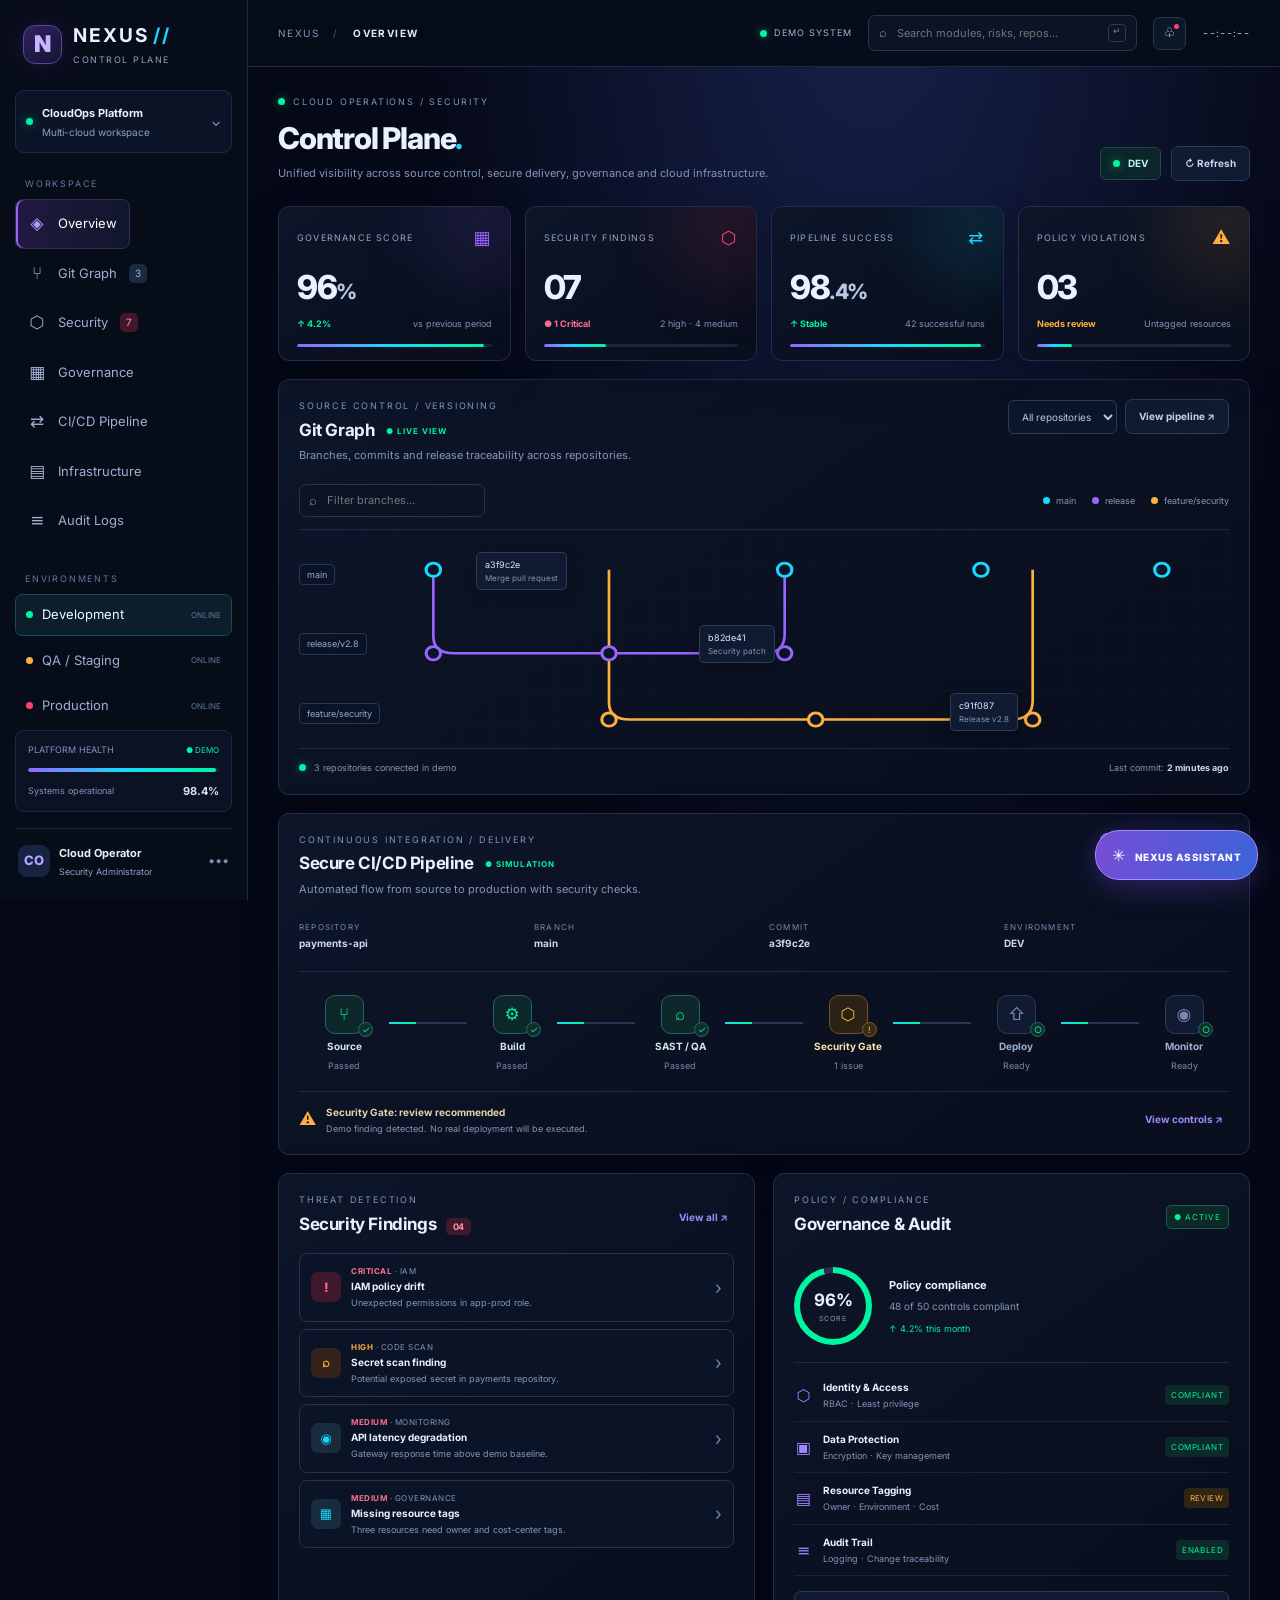
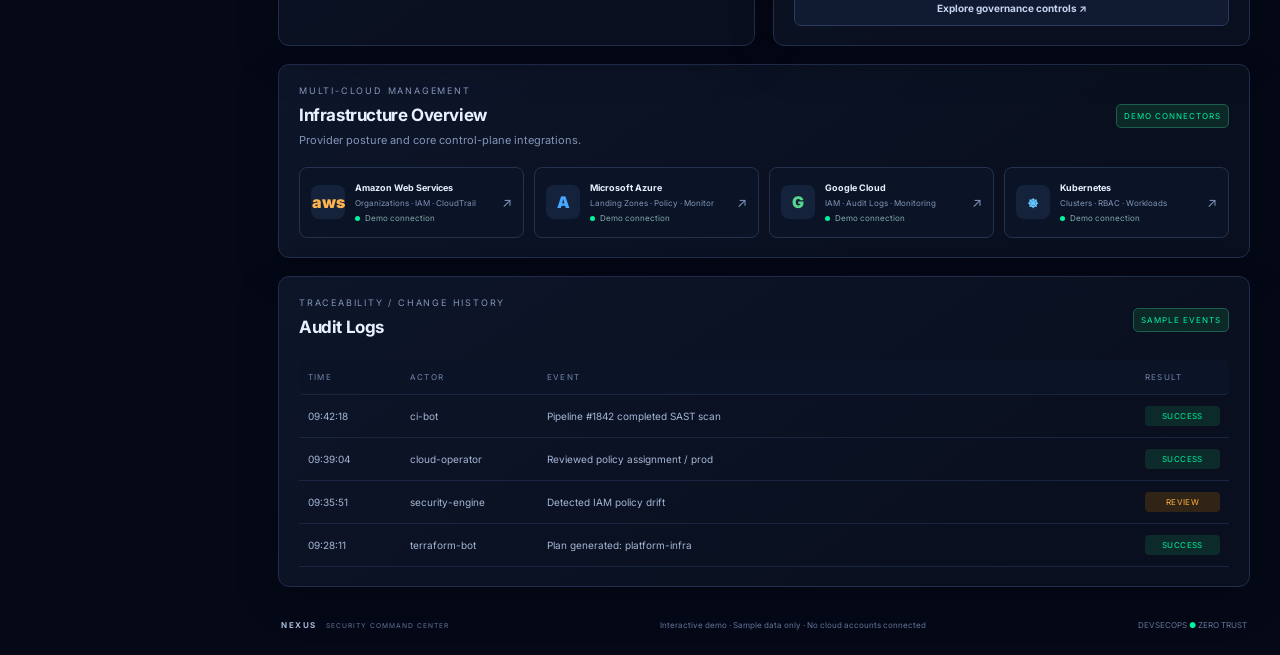
==== commit a7e19b85: "Rename index-1.html to index.html" ====
--- a/index.html
+++ b/index.html
@@ -1,593 +1,46 @@
-<!DOCTYPE html>
+<!doctype html>
 <html lang="es">
 <head>
-  <meta charset="UTF-8">
-  <meta name="viewport" content="width=device-width, initial-scale=1.0">
-  <meta name="theme-color" content="#080b12">
-  <meta name="description" content="CloudOps Cybersecurity, Governance and DevSecOps Command Center">
-  <title>CloudOps | Security Command Center</title>
-  <link rel="stylesheet" href="./styles.css">
+<meta charset="utf-8"><meta name="viewport" content="width=device-width,initial-scale=1"><meta name="theme-color" content="#050816">
+<meta name="description" content="NEXUS CloudOps integrated DevSecOps command center demo"><title>NEXUS // CloudOps Control Plane</title><link rel="stylesheet" href="styles.css">
 </head>
-
 <body>
-  <div class="app-shell">
-
-    <aside class="sidebar">
-      <div class="brand">
-        <div class="brand-icon">C</div>
-        <div>
-          <strong>CLOUD<span>OPS</span></strong>
-          <small>COMMAND CENTER</small>
-        </div>
-      </div>
-
-      <div class="workspace">
-        <span class="status-dot"></span>
-        <div>
-          <strong>CloudOps Platform</strong>
-          <small>Multi-cloud environment</small>
-        </div>
-        <span class="workspace-arrow">⌄</span>
-      </div>
-
-      <div class="nav-caption">WORKSPACE</div>
-      <nav class="navigation">
-        <button class="nav-item active" data-page="Overview">
-          <span class="nav-icon">◈</span> Overview
-          <span class="nav-indicator"></span>
-        </button>
-        <button class="nav-item" data-page="Git Graph">
-          <span class="nav-icon">⑂</span> Git Graph
-        </button>
-        <button class="nav-item" data-page="Governance">
-          <span class="nav-icon">▦</span> Governance
-        </button>
-        <button class="nav-item" data-page="Security">
-          <span class="nav-icon">⬡</span> Security
-          <span class="nav-count critical">3</span>
-        </button>
-        <button class="nav-item" data-page="CI/CD">
-          <span class="nav-icon">⇄</span> CI/CD Pipeline
-        </button>
-        <button class="nav-item" data-page="Infrastructure">
-          <span class="nav-icon">▤</span> Infrastructure
-        </button>
-        <button class="nav-item" data-page="Audit Logs">
-          <span class="nav-icon">≡</span> Audit Logs
-        </button>
-      </nav>
-
-      <div class="nav-caption">ENVIRONMENTS</div>
-      <div class="environment-list">
-        <button class="env active" data-env="DEV">
-          <span class="env-dot dev-dot"></span> Development
-          <span class="env-status">ONLINE</span>
-        </button>
-        <button class="env" data-env="QA">
-          <span class="env-dot qa-dot"></span> Staging / QA
-          <span class="env-status">ONLINE</span>
-        </button>
-        <button class="env" data-env="PROD">
-          <span class="env-dot prod-dot"></span> Production
-          <span class="env-status">ONLINE</span>
-        </button>
-      </div>
-
-      <div class="sidebar-bottom">
-        <div class="system-health">
-          <div class="health-heading">
-            <span>PLATFORM HEALTH</span>
-            <span class="health-live">● LIVE DEMO</span>
-          </div>
-          <div class="health-bar"><span></span></div>
-          <div class="health-values">
-            <span>Systems operational</span>
-            <strong>98.4%</strong>
-          </div>
-        </div>
-
-        <div class="profile">
-          <div class="avatar">CO</div>
-          <div>
-            <strong>Cloud Operator</strong>
-            <small>Security Administrator</small>
-          </div>
-          <span class="profile-menu">•••</span>
-        </div>
-      </div>
-    </aside>
-
-    <main class="main-content">
-      <header class="topbar">
-        <div class="breadcrumb">
-          <span>CloudOps</span>
-          <span class="breadcrumb-separator">/</span>
-          <strong id="crumb">OVERVIEW</strong>
-        </div>
-
-        <div class="topbar-actions">
-          <div class="connection-status">
-            <span class="status-dot"></span>
-            DEMO SYSTEM
-          </div>
-
-          <label class="search-box">
-            <span>⌕</span>
-            <input id="globalSearch" type="search"
-              placeholder="Search repositories, policies...">
-            <kbd>ENTER</kbd>
-          </label>
-
-          <button class="icon-button" id="alertsBtn" aria-label="Ver alertas">
-            ♧ <span class="notification-dot"></span>
-          </button>
-
-          <div class="clock" id="clock">--:--:--</div>
-        </div>
-      </header>
-
-      <section class="page-content">
-
-        <div class="page-heading">
-          <div>
-            <div class="eyebrow"><span class="live-pulse"></span> CLOUD OPERATIONS / SECURITY</div>
-            <h1 id="pageTitle">Overview <span class="heading-accent">.</span></h1>
-            <p class="page-description">
-              Unified visibility across governance, infrastructure and secure delivery.
-            </p>
-          </div>
-
-          <div class="heading-actions">
-            <div class="environment-badge">
-              <span class="status-dot"></span>
-              <span id="pipelineEnv">DEV</span>
-            </div>
-            <button class="button-secondary" id="refreshGraph">↻ Refresh</button>
-          </div>
-        </div>
-
-        <!-- SUMMARY CARDS -->
-        <section class="metrics-grid">
-          <article class="metric-card metric-governance">
-            <div class="metric-top">
-              <span>GOVERNANCE SCORE</span>
-              <span class="metric-icon">▦</span>
-            </div>
-            <div class="metric-value">96<span>%</span></div>
-            <div class="metric-bottom">
-              <span class="trend-positive">↑ 4.2%</span>
-              <span>vs previous period</span>
-            </div>
-            <div class="metric-progress"><span style="width:96%"></span></div>
-          </article>
-
-          <article class="metric-card metric-security">
-            <div class="metric-top">
-              <span>SECURITY FINDINGS</span>
-              <span class="metric-icon">⬡</span>
-            </div>
-            <div class="metric-value">07</div>
-            <div class="metric-bottom">
-              <span class="trend-critical">● 1 Critical</span>
-              <span>2 high · 4 medium</span>
-            </div>
-            <div class="metric-progress"><span style="width:32%"></span></div>
-          </article>
-
-          <article class="metric-card metric-pipeline">
-            <div class="metric-top">
-              <span>PIPELINE SUCCESS</span>
-              <span class="metric-icon">⇄</span>
-            </div>
-            <div class="metric-value">98<span>.4%</span></div>
-            <div class="metric-bottom">
-              <span class="trend-positive">↑ Stable</span>
-              <span>42 successful runs</span>
-            </div>
-            <div class="metric-progress"><span style="width:98.4%"></span></div>
-          </article>
-
-          <article class="metric-card metric-compliance">
-            <div class="metric-top">
-              <span>POLICY VIOLATIONS</span>
-              <span class="metric-icon">⚠</span>
-            </div>
-            <div class="metric-value">03</div>
-            <div class="metric-bottom">
-              <span class="trend-warning">Needs review</span>
-              <span>Untagged resources</span>
-            </div>
-            <div class="metric-progress"><span style="width:18%"></span></div>
-          </article>
-        </section>
-
-        <!-- GIT GRAPH -->
-        <section class="panel git-panel" id="gitGraphPanel">
-          <div class="panel-header">
-            <div>
-              <div class="section-kicker">SOURCE CONTROL / VERSIONING</div>
-              <h2>Git Graph <span class="live-label">● LIVE VIEW</span></h2>
-              <p>Repository branches, commits and release traceability.</p>
-            </div>
-
-            <div class="panel-actions">
-              <select id="repoFilter" aria-label="Seleccionar repositorio">
-                <option value="all">All repositories</option>
-                <option value="payments-api">payments-api</option>
-                <option value="platform-infra">platform-infra</option>
-                <option value="observability">observability</option>
-              </select>
-              <button class="button-secondary" id="pipelineView">View pipeline ↗</button>
-            </div>
-          </div>
-
-          <div class="graph-toolbar">
-            <div class="branch-search">
-              <span>⌕</span>
-              <input id="branchFilter" type="search" placeholder="Filter branches...">
-            </div>
-            <div class="branch-legend">
-              <span><i class="legend-dot legend-main"></i> main</span>
-              <span><i class="legend-dot legend-feature"></i> feature</span>
-              <span><i class="legend-dot legend-release"></i> release</span>
-            </div>
-          </div>
-
-          <div class="graph-container" id="graph">
-            <div class="graph-branch-labels">
-              <span class="branch-label">main</span>
-              <span class="branch-label">release/v2.8</span>
-              <span class="branch-label">feature/security</span>
-            </div>
-
-            <div class="graph-canvas">
-              <svg class="git-svg" viewBox="0 0 900 220"
-                preserveAspectRatio="none" role="img" aria-label="Grafo Git de demostración">
-                <defs>
-                  <linearGradient id="mainGradient" x1="0" y1="0" x2="1" y2="0">
-                    <stop offset="0%" stop-color="#00e5ff"/>
-                    <stop offset="100%" stop-color="#00ffa3"/>
-                  </linearGradient>
-                </defs>
-
-                <path d="M25 38 H870" stroke="url(#mainGradient)"
-                  stroke-width="3" fill="none"/>
-                <path d="M100 38 V105 Q100 125 125 125 H420 Q445 125 445 105 V38"
-                  stroke="#b36bff" stroke-width="2" fill="none"/>
-                <path d="M260 38 V180 Q260 195 280 195 H650 Q675 195 675 175 V38"
-                  stroke="#ffbf69" stroke-width="2" fill="none"/>
-
-                <g fill="#07111c" stroke-width="3">
-                  <circle cx="100" cy="38" r="7" stroke="#00e5ff"/>
-                  <circle cx="220" cy="38" r="7" stroke="#00e5ff"/>
-                  <circle cx="445" cy="38" r="7" stroke="#00ffa3"/>
-                  <circle cx="650" cy="38" r="7" stroke="#00ffa3"/>
-                  <circle cx="830" cy="38" r="7" stroke="#00ffa3"/>
-                  <circle cx="100" cy="125" r="7" stroke="#b36bff"/>
-                  <circle cx="280" cy="125" r="7" stroke="#b36bff"/>
-                  <circle cx="445" cy="125" r="7" stroke="#b36bff"/>
-                  <circle cx="260" cy="195" r="7" stroke="#ffbf69"/>
-                  <circle cx="480" cy="195" r="7" stroke="#ffbf69"/>
-                  <circle cx="675" cy="195" r="7" stroke="#ffbf69"/>
-                </g>
-              </svg>
-
-              <div class="commit-label commit-one">a3f9c2e <small>Merge pull request</small></div>
-              <div class="commit-label commit-two">b82de41 <small>Security patch</small></div>
-              <div class="commit-label commit-three">c91f087 <small>Release v2.8</small></div>
-            </div>
-          </div>
-
-          <div class="graph-footer">
-            <span><span class="status-dot"></span> 3 repositories connected in demo</span>
-            <span>Last commit: <strong>2 minutes ago</strong></span>
-          </div>
-        </section>
-
-        <!-- CI/CD PIPELINE -->
-        <section class="panel pipeline-panel">
-          <div class="panel-header">
-            <div>
-              <div class="section-kicker">CONTINUOUS INTEGRATION / DELIVERY</div>
-              <h2>CI/CD Pipeline <span class="live-label">● SIMULATION</span></h2>
-              <p>Secure delivery flow from source to production.</p>
-            </div>
-            <button class="button-primary" id="runPipeline">▶ Run demo pipeline</button>
-          </div>
-
-          <div class="pipeline-meta">
-            <div><span>REPOSITORY</span><strong>payments-api</strong></div>
-            <div><span>BRANCH</span><strong>main</strong></div>
-            <div><span>COMMIT</span><strong>a3f9c2e</strong></div>
-            <div><span>ENVIRONMENT</span><strong id="pipelineEnvironmentLabel">DEV</strong></div>
-          </div>
-
-          <div class="pipeline-flow" id="pipelineFlow">
-            <article class="stage done" data-stage="Source">
-              <div class="stage-symbol">⑂</div>
-              <div class="stage-name">Source</div>
-              <small>Passed</small>
-              <i>✓</i>
-            </article>
-
-            <div class="stage-connector"><span></span></div>
-
-            <article class="stage done" data-stage="Build">
-              <div class="stage-symbol">⚙</div>
-              <div class="stage-name">Build</div>
-              <small>Passed</small>
-              <i>✓</i>
-            </article>
-
-            <div class="stage-connector"><span></span></div>
-
-            <article class="stage done" data-stage="SAST / QA">
-              <div class="stage-symbol">⌕</div>
-              <div class="stage-name">SAST / QA</div>
-              <small>Passed</small>
-              <i>✓</i>
-            </article>
-
-            <div class="stage-connector"><span></span></div>
-
-            <article class="stage warn" data-stage="Security Gate">
-              <div class="stage-symbol">⬡</div>
-              <div class="stage-name">Security Gate</div>
-              <small>1 issue</small>
-              <i>!</i>
-            </article>
-
-            <div class="stage-connector"><span></span></div>
-
-            <article class="stage" data-stage="Deploy">
-              <div class="stage-symbol">⇧</div>
-              <div class="stage-name">Deploy</div>
-              <small>Ready</small>
-              <i>○</i>
-            </article>
-
-            <div class="stage-connector"><span></span></div>
-
-            <article class="stage" data-stage="Monitor">
-              <div class="stage-symbol">◉</div>
-              <div class="stage-name">Monitor</div>
-              <small>Ready</small>
-              <i>○</i>
-            </article>
-          </div>
-
-          <div class="pipeline-bottom">
-            <div class="pipeline-notice">
-              <span>⚠</span>
-              <div>
-                <strong>Security Gate: review recommended</strong>
-                <small>Demo finding detected. No real deployment will be executed.</small>
-              </div>
-            </div>
-            <button class="text-button" id="governanceDetails">View controls ↗</button>
-          </div>
-        </section>
-
-        <!-- LOWER DASHBOARD -->
-        <section class="lower-grid">
-
-          <section class="panel warnings-panel" id="warnings">
-            <div class="panel-header compact-header">
-              <div>
-                <div class="section-kicker">THREAT DETECTION</div>
-                <h2>Live Warnings <span class="warning-counter">04</span></h2>
-              </div>
-              <button class="text-button" id="viewAllWarnings">View all ↗</button>
-            </div>
-
-            <button class="warning-card warning-critical">
-              <span class="warning-symbol">!</span>
-              <span class="warning-content">
-                <span class="warn-meta"><b>CRITICAL</b> · IAM</span>
-                <strong>IAM policy drift</strong>
-                <p>Unexpected permissions in app-prod role.</p>
-              </span>
-              <span class="warning-arrow">›</span>
-            </button>
-
-            <button class="warning-card warning-high">
-              <span class="warning-symbol">⌕</span>
-              <span class="warning-content">
-                <span class="warn-meta"><b>HIGH</b> · CODE SCAN</span>
-                <strong>Secret scan finding</strong>
-                <p>Potential exposed secret in payments repository.</p>
-              </span>
-              <span class="warning-arrow">›</span>
-            </button>
-
-            <button class="warning-card warning-medium">
-              <span class="warning-symbol">◉</span>
-              <span class="warning-content">
-                <span class="warn-meta"><b>MEDIUM</b> · MONITORING</span>
-                <strong>Health check degradation</strong>
-                <p>API gateway response time above demo baseline.</p>
-              </span>
-              <span class="warning-arrow">›</span>
-            </button>
-
-            <button class="warning-card warning-medium">
-              <span class="warning-symbol">▦</span>
-              <span class="warning-content">
-                <span class="warn-meta"><b>MEDIUM</b> · GOVERNANCE</span>
-                <strong>Missing resource tags</strong>
-                <p>Three resources require owner and cost center tags.</p>
-              </span>
-              <span class="warning-arrow">›</span>
-            </button>
-          </section>
-
-          <section class="panel governance-panel">
-            <div class="panel-header compact-header">
-              <div>
-                <div class="section-kicker">POLICY / COMPLIANCE</div>
-                <h2>Governance & Audit</h2>
-              </div>
-              <span class="compliance-badge">● ACTIVE</span>
-            </div>
-
-            <div class="compliance-score">
-              <div class="score-ring">
-                <div>
-                  <strong>96%</strong>
-                  <small>SCORE</small>
-                </div>
-              </div>
-              <div class="score-description">
-                <strong>Policy compliance</strong>
-                <p>48 of 50 controls compliant</p>
-                <span class="trend-positive">↑ 4.2% this month</span>
-              </div>
-            </div>
-
-            <div class="control-list">
-              <div class="control-row">
-                <span class="control-icon">⬡</span>
-                <div><strong>Identity & Access</strong><small>RBAC · Least privilege</small></div>
-                <span class="control-state state-good">COMPLIANT</span>
-              </div>
-              <div class="control-row">
-                <span class="control-icon">▣</span>
-                <div><strong>Data Protection</strong><small>Encryption · Key management</small></div>
-                <span class="control-state state-good">COMPLIANT</span>
-              </div>
-              <div class="control-row">
-                <span class="control-icon">▤</span>
-                <div><strong>Resource Tagging</strong><small>Owner · Environment · Cost</small></div>
-                <span class="control-state state-warning">REVIEW</span>
-              </div>
-              <div class="control-row">
-                <span class="control-icon">≡</span>
-                <div><strong>Audit Trail</strong><small>Logging · Change traceability</small></div>
-                <span class="control-state state-good">ENABLED</span>
-              </div>
-            </div>
-
-            <button class="button-secondary full-button" id="governanceDetails">
-              Explore governance controls ↗
-            </button>
-          </section>
-
-        </section>
-
-        <!-- CLOUD PROVIDERS -->
-        <section class="panel providers-panel">
-          <div class="panel-header compact-header">
-            <div>
-              <div class="section-kicker">MULTI-CLOUD MANAGEMENT</div>
-              <h2>Infrastructure Overview</h2>
-            </div>
-            <span class="demo-badge">DEMO CONNECTORS</span>
-          </div>
-
-          <div class="providers-grid">
-            <article class="provider-card">
-              <div class="provider-symbol aws-symbol">aws</div>
-              <div class="provider-info">
-                <strong>Amazon Web Services</strong>
-                <small>Organizations · IAM · CloudTrail</small>
-                <span class="provider-status"><i></i> Demo connection</span>
-              </div>
-              <span class="provider-arrow">↗</span>
-            </article>
-
-            <article class="provider-card">
-              <div class="provider-symbol azure-symbol">A</div>
-              <div class="provider-info">
-                <strong>Microsoft Azure</strong>
-                <small>Landing Zones · Policy · Monitor</small>
-                <span class="provider-status"><i></i> Demo connection</span>
-              </div>
-              <span class="provider-arrow">↗</span>
-            </article>
-
-            <article class="provider-card">
-              <div class="provider-symbol gcp-symbol">G</div>
-              <div class="provider-info">
-                <strong>Google Cloud</strong>
-                <small>IAM · Audit Logs · Monitoring</small>
-                <span class="provider-status"><i></i> Demo connection</span>
-              </div>
-              <span class="provider-arrow">↗</span>
-            </article>
-
-            <article class="provider-card">
-              <div class="provider-symbol k8s-symbol">⎈</div>
-              <div class="provider-info">
-                <strong>Kubernetes</strong>
-                <small>Clusters · RBAC · Workloads</small>
-                <span class="provider-status"><i></i> Demo connection</span>
-              </div>
-              <span class="provider-arrow">↗</span>
-            </article>
-          </div>
-        </section>
-
-        <footer class="app-footer">
-          <div><span class="footer-mark">C</span> CLOUDOPS <span>SECURITY COMMAND CENTER</span></div>
-          <div>Interactive demo · Sample data only · No cloud accounts connected</div>
-          <div>DEVSECOPS <span class="footer-dot">●</span> ZERO TRUST</div>
-        </footer>
-
-      </section>
-    </main>
-  </div>
-
-  <!-- DETAILS DIALOG -->
-  <dialog id="detailDialog" class="modal">
-    <div class="modal-header">
-      <div>
-        <div class="section-kicker">CLOUDOPS / DETAILS</div>
-        <h2 id="dialogTitle">Component details</h2>
-      </div>
-      <button class="icon-button" id="closeDialog" aria-label="Cerrar">✕</button>
-    </div>
-    <div id="dialogContent" class="modal-content"></div>
-  </dialog>
-
-  <!-- AI ASSISTANT -->
-  <button class="ai-launcher" id="aiOpen" aria-label="Abrir CloudOps Assistant">
-    <span>✳</span><span class="ai-launcher-label">AI ASSISTANT</span>
-  </button>
-
-  <dialog id="aiDialog" class="modal ai-dialog">
-    <div class="modal-header">
-      <div>
-        <div class="section-kicker">INTELLIGENCE / DEMO MODE</div>
-        <h2>CloudOps Assistant <span class="ai-mark">✳</span></h2>
-      </div>
-      <button class="icon-button" id="closeAi" aria-label="Cerrar">✕</button>
-    </div>
-
-    <div class="ai-intro">
-      <div class="ai-avatar">✳</div>
-      <div>
-        <strong>CloudOps AI</strong>
-        <p>Asistente local de demostración. Consulta los indicadores simulados.</p>
-      </div>
-    </div>
-
-    <div id="chatLog" class="chat-log">
-      <div class="chat-bubble bot">
-        Hola. Puedo ayudarte a interpretar las alertas, el estado de CI/CD, la gobernanza y la infraestructura de este dashboard de demostración.
-      </div>
-    </div>
-
-    <form id="chatForm" class="chat-form">
-      <input id="chatInput" type="text"
-        placeholder="Ej.: ¿Qué riesgos de seguridad hay?"
-        autocomplete="off" required>
-      <button class="button-primary" type="submit">Enviar ↗</button>
-    </form>
-    <p class="ai-disclaimer">Respuestas locales predefinidas · No se conecta a un modelo de IA externo.</p>
-  </dialog>
-
-  <div id="toastRegion" class="toast-region" aria-live="polite"></div>
-
-  <script src="./app.js"></script>
-</body>
-</html>
+<div class="shell">
+<aside class="sidebar">
+ <a class="brand" href="#overview"><span class="brand-mark">N</span><span><b>NEXUS<span class="accent">//</span></b><small>CONTROL PLANE</small></span></a>
+ <div class="workspace"><span class="pulse-dot"></span><div><b>CloudOps Platform</b><small>Multi-cloud workspace</small></div><span class="chevron">⌄</span></div>
+ <p class="nav-label">WORKSPACE</p>
+ <nav id="navigation">
+  <button class="nav-item active" data-target="overview"><span>◈</span> Overview</button><button class="nav-item" data-target="git"><span>⑂</span> Git Graph <i>3</i></button><button class="nav-item" data-target="security"><span>⬡</span> Security <i class="critical">7</i></button><button class="nav-item" data-target="governance"><span>▦</span> Governance</button><button class="nav-item" data-target="cicd"><span>⇄</span> CI/CD Pipeline</button><button class="nav-item" data-target="infrastructure"><span>▤</span> Infrastructure</button><button class="nav-item" data-target="audit"><span>≡</span> Audit Logs</button>
+ </nav>
+ <p class="nav-label env-label">ENVIRONMENTS</p>
+ <div class="env-list"><button class="env active" data-env="DEV"><span class="env-dot dev"></span> Development <small>ONLINE</small></button><button class="env" data-env="QA"><span class="env-dot qa"></span> QA / Staging <small>ONLINE</small></button><button class="env" data-env="PROD"><span class="env-dot prod"></span> Production <small>ONLINE</small></button></div>
+ <div class="sidebar-bottom"><div class="health-box"><div class="health-title"><span>PLATFORM HEALTH</span><span class="live">● DEMO</span></div><div class="progress"><span style="width:98.4%"></span></div><div class="health-foot"><span>Systems operational</span><b>98.4%</b></div></div><div class="operator"><div class="avatar">CO</div><div><b>Cloud Operator</b><small>Security Administrator</small></div><span>•••</span></div></div>
+</aside>
+<main class="main">
+<header class="topbar"><div class="crumb">NEXUS <span>/</span> <b id="crumb">OVERVIEW</b></div><div class="top-actions"><span class="system-status"><i></i> DEMO SYSTEM</span><label class="search"><span>⌕</span><input id="globalSearch" placeholder="Search modules, risks, repos..."><kbd>↵</kbd></label><button class="icon-btn" id="alertsBtn" aria-label="Mostrar alertas">♧<em></em></button><span class="clock" id="clock">--:--:--</span></div></header>
+<div class="content">
+<section class="page-heading" id="overview"><div><div class="eyebrow"><span class="pulse-dot"></span> CLOUD OPERATIONS / SECURITY</div><h1 id="pageTitle">Control Plane<span class="accent">.</span></h1><p>Unified visibility across source control, secure delivery, governance and cloud infrastructure.</p></div><div class="heading-actions"><span class="env-badge"><i></i><b id="currentEnv">DEV</b></span><button class="btn secondary" id="refreshBtn">↻ Refresh</button></div></section>
+<section class="metrics-grid" id="metrics">
+ <article class="metric-card purple-card"><div class="metric-top">GOVERNANCE SCORE <span>▦</span></div><div class="metric-value">96<span>%</span></div><div class="metric-bottom"><b class="positive">↑ 4.2%</b><span>vs previous period</span></div><div class="progress"><span style="width:96%"></span></div></article>
+ <article class="metric-card red-card"><div class="metric-top">SECURITY FINDINGS <span>⬡</span></div><div class="metric-value">07</div><div class="metric-bottom"><b class="negative">● 1 Critical</b><span>2 high · 4 medium</span></div><div class="progress"><span style="width:32%"></span></div></article>
+ <article class="metric-card cyan-card"><div class="metric-top">PIPELINE SUCCESS <span>⇄</span></div><div class="metric-value">98<span>.4%</span></div><div class="metric-bottom"><b class="positive">↑ Stable</b><span>42 successful runs</span></div><div class="progress"><span style="width:98.4%"></span></div></article>
+ <article class="metric-card orange-card"><div class="metric-top">POLICY VIOLATIONS <span>⚠</span></div><div class="metric-value">03</div><div class="metric-bottom"><b class="warning">Needs review</b><span>Untagged resources</span></div><div class="progress"><span style="width:18%"></span></div></article>
+</section>
+<section class="panel git-panel" id="git"><div class="panel-head"><div><div class="kicker">SOURCE CONTROL / VERSIONING</div><h2>Git Graph <span class="live-label">● LIVE VIEW</span></h2><p>Branches, commits and release traceability across repositories.</p></div><div class="panel-actions"><select id="repoFilter"><option value="all">All repositories</option><option value="payments-api">payments-api</option><option value="platform-infra">platform-infra</option><option value="observability">observability</option></select><button class="btn secondary" data-jump="cicd">View pipeline ↗</button></div></div>
+ <div class="graph-toolbar"><div class="branch-filter">⌕ <input id="branchFilter" placeholder="Filter branches..."></div><div class="legend"><span><i class="lg-main"></i> main</span><span><i class="lg-release"></i> release</span><span><i class="lg-feature"></i> feature/security</span></div></div>
+ <div class="graph-wrap"><div class="branch-names"><span>main</span><span>release/v2.8</span><span>feature/security</span></div><svg class="git-svg" viewBox="0 0 900 230" preserveAspectRatio="none" aria-label="Git commit graph"><defs><linearGradient id="mainGrad"><stop stop-color="#19d9ff"/><stop offset="100%" stop-color="#00f5a0"/></linearGradient></defs><path class="main-branch" d="M35 42 H865"/><path class="release-branch" d="M130 42 V112 Q130 130 150 130 H450 Q470 130 470 110 V42"/><path class="feature-branch" d="M300 42 V182 Q300 200 320 200 H690 Q710 200 710 180 V42"/><g class="nodes-main"><circle cx="130" cy="42" r="7"/><circle cx="250" cy="42" r="7"/><circle cx="470" cy="42" r="7"/><circle cx="660" cy="42" r="7"/><circle cx="835" cy="42" r="7"/></g><g class="nodes-release"><circle cx="130" cy="130" r="7"/><circle cx="300" cy="130" r="7"/><circle cx="470" cy="130" r="7"/></g><g class="nodes-feature"><circle cx="300" cy="200" r="7"/><circle cx="500" cy="200" r="7"/><circle cx="710" cy="200" r="7"/></g></svg><div class="commit-tag tag-a">a3f9c2e <small>Merge pull request</small></div><div class="commit-tag tag-b">b82de41 <small>Security patch</small></div><div class="commit-tag tag-c">c91f087 <small>Release v2.8</small></div></div>
+ <div class="graph-footer"><span><i class="pulse-dot"></i> 3 repositories connected in demo</span><span>Last commit: <b>2 minutes ago</b></span></div></section>
+<section class="panel pipeline-panel" id="cicd"><div class="panel-head"><div><div class="kicker">CONTINUOUS INTEGRATION / DELIVERY</div><h2>Secure CI/CD Pipeline <span class="live-label">● SIMULATION</span></h2><p>Automated flow from source to production with security checks.</p></div><button class="btn primary" id="runPipeline">▶ Run demo pipeline</button></div>
+ <div class="pipeline-meta"><div><small>REPOSITORY</small><b id="pipelineRepo">payments-api</b></div><div><small>BRANCH</small><b>main</b></div><div><small>COMMIT</small><b>a3f9c2e</b></div><div><small>ENVIRONMENT</small><b id="pipelineEnvLabel">DEV</b></div></div>
+ <div class="pipeline-flow" id="pipelineFlow"><article class="stage done"><span>⑂</span><b>Source</b><small>Passed</small><i>✓</i></article><div class="connector"><span></span></div><article class="stage done"><span>⚙</span><b>Build</b><small>Passed</small><i>✓</i></article><div class="connector"><span></span></div><article class="stage done"><span>⌕</span><b>SAST / QA</b><small>Passed</small><i>✓</i></article><div class="connector"><span></span></div><article class="stage warn"><span>⬡</span><b>Security Gate</b><small>1 issue</small><i>!</i></article><div class="connector"><span></span></div><article class="stage"><span>⇧</span><b>Deploy</b><small>Ready</small><i>○</i></article><div class="connector"><span></span></div><article class="stage"><span>◉</span><b>Monitor</b><small>Ready</small><i>○</i></article></div>
+ <div class="pipeline-bottom"><div class="notice"><span>⚠</span><div><b>Security Gate: review recommended</b><small>Demo finding detected. No real deployment will be executed.</small></div></div><button class="text-btn" data-jump="governance">View controls ↗</button></div></section>
+<section class="lower-grid"><section class="panel" id="security"><div class="panel-head compact"><div><div class="kicker">THREAT DETECTION</div><h2>Security Findings <span class="counter">04</span></h2></div><button class="text-btn" id="viewAllWarnings">View all ↗</button></div><div class="warning-list"><button class="warning-card critical-warning" data-detail="IAM policy drift"><span class="warning-icon">!</span><span><small><b>CRITICAL</b> · IAM</small><strong>IAM policy drift</strong><p>Unexpected permissions in app-prod role.</p></span><i>›</i></button><button class="warning-card high-warning" data-detail="Secret scan finding"><span class="warning-icon">⌕</span><span><small><b>HIGH</b> · CODE SCAN</small><strong>Secret scan finding</strong><p>Potential exposed secret in payments repository.</p></span><i>›</i></button><button class="warning-card medium-warning" data-detail="API latency degradation"><span class="warning-icon">◉</span><span><small><b>MEDIUM</b> · MONITORING</small><strong>API latency degradation</strong><p>Gateway response time above demo baseline.</p></span><i>›</i></button><button class="warning-card medium-warning" data-detail="Missing resource tags"><span class="warning-icon">▦</span><span><small><b>MEDIUM</b> · GOVERNANCE</small><strong>Missing resource tags</strong><p>Three resources need owner and cost-center tags.</p></span><i>›</i></button></div></section>
+<section class="panel governance-panel" id="governance"><div class="panel-head compact"><div><div class="kicker">POLICY / COMPLIANCE</div><h2>Governance & Audit</h2></div><span class="active-badge">● ACTIVE</span></div><div class="compliance-overview"><div class="score-ring"><div><b>96%</b><small>SCORE</small></div></div><div><b>Policy compliance</b><p>48 of 50 controls compliant</p><span class="positive">↑ 4.2% this month</span></div></div><div class="control-list"><div class="control-row"><span>⬡</span><div><b>Identity & Access</b><small>RBAC · Least privilege</small></div><em class="good">COMPLIANT</em></div><div class="control-row"><span>▣</span><div><b>Data Protection</b><small>Encryption · Key management</small></div><em class="good">COMPLIANT</em></div><div class="control-row"><span>▤</span><div><b>Resource Tagging</b><small>Owner · Environment · Cost</small></div><em class="review">REVIEW</em></div><div class="control-row"><span>≡</span><div><b>Audit Trail</b><small>Logging · Change traceability</small></div><em class="good">ENABLED</em></div></div><button class="btn secondary full" data-detail="Governance controls">Explore governance controls ↗</button></section></section>
+<section class="panel infrastructure-panel" id="infrastructure"><div class="panel-head compact"><div><div class="kicker">MULTI-CLOUD MANAGEMENT</div><h2>Infrastructure Overview</h2><p>Provider posture and core control-plane integrations.</p></div><span class="demo-label">DEMO CONNECTORS</span></div><div class="provider-grid"><article class="provider"><span class="provider-logo aws">aws</span><div><b>Amazon Web Services</b><small>Organizations · IAM · CloudTrail</small><em><i></i> Demo connection</em></div><span>↗</span></article><article class="provider"><span class="provider-logo azure">A</span><div><b>Microsoft Azure</b><small>Landing Zones · Policy · Monitor</small><em><i></i> Demo connection</em></div><span>↗</span></article><article class="provider"><span class="provider-logo gcp">G</span><div><b>Google Cloud</b><small>IAM · Audit Logs · Monitoring</small><em><i></i> Demo connection</em></div><span>↗</span></article><article class="provider"><span class="provider-logo k8s">⎈</span><div><b>Kubernetes</b><small>Clusters · RBAC · Workloads</small><em><i></i> Demo connection</em></div><span>↗</span></article></div></section>
+<section class="panel audit-panel" id="audit"><div class="panel-head compact"><div><div class="kicker">TRACEABILITY / CHANGE HISTORY</div><h2>Audit Logs</h2></div><span class="demo-label">SAMPLE EVENTS</span></div><div class="audit-table"><div class="audit-row audit-head"><span>TIME</span><span>ACTOR</span><span>EVENT</span><span>RESULT</span></div><div class="audit-row"><span>09:42:18</span><span>ci-bot</span><span>Pipeline #1842 completed SAST scan</span><em class="good">SUCCESS</em></div><div class="audit-row"><span>09:39:04</span><span>cloud-operator</span><span>Reviewed policy assignment / prod</span><em class="good">SUCCESS</em></div><div class="audit-row"><span>09:35:51</span><span>security-engine</span><span>Detected IAM policy drift</span><em class="review">REVIEW</em></div><div class="audit-row"><span>09:28:11</span><span>terraform-bot</span><span>Plan generated: platform-infra</span><em class="good">SUCCESS</em></div></div></section>
+<footer class="footer"><span><b>NEXUS</b> <small>SECURITY COMMAND CENTER</small></span><span>Interactive demo · Sample data only · No cloud accounts connected</span><span>DEVSECOPS <i>●</i> ZERO TRUST</span></footer>
+</div></main></div>
+<dialog id="detailDialog" class="modal"><div class="modal-head"><div><div class="kicker">NEXUS / COMPONENT DETAILS</div><h2 id="dialogTitle">Details</h2></div><button class="icon-btn" id="closeDialog">✕</button></div><div id="dialogContent" class="modal-content"></div></dialog>
+<button class="ai-launcher" id="aiOpen"><span>✳</span> NEXUS ASSISTANT</button><dialog id="aiDialog" class="modal ai-dialog"><div class="modal-head"><div><div class="kicker">INTELLIGENCE / DEMO MODE</div><h2>NEXUS Assistant <span class="accent">✳</span></h2></div><button class="icon-btn" id="closeAi">✕</button></div><div class="ai-intro"><span>✳</span><div><b>CloudOps AI</b><p>Asistente local para interpretar los datos simulados del panel.</p></div></div><div id="chatLog" class="chat-log"><div class="chat-bubble bot">Hola. Pregúntame por seguridad, CI/CD, gobernanza o infraestructura.</div></div><form id="chatForm" class="chat-form"><input id="chatInput" placeholder="Ej.: ¿Qué riesgos son críticos?" required><button class="btn primary">Enviar ↗</button></form><p class="disclaimer">Respuestas predefinidas · No se conecta a una IA externa.</p></dialog><div class="toast-region" id="toastRegion" aria-live="polite"></div><script src="app.js"></script>
+</body></html>
--- a/styles.css
+++ b/styles.css
@@ -1,11 +1,5 @@
-@import url('https://fonts.googleapis.com/css2?family=Inter:wght@400;500;600;700;800&display=swap');
-:root{--bg:#020b1c;--panel:#06152b;--panel2:#071a32;--line:#153659;--text:#e8f1ff;--muted:#8ea7ce;--purple:#8754ff;--cyan:#19d5df;--green:#00d6a0;--orange:#ff9e36;--red:#ff386a}
-*{box-sizing:border-box}body{margin:0;background:radial-gradient(ellipse at 55% -15%,#102753 0,transparent 42%),var(--bg);color:var(--text);font:13px Inter,Arial,sans-serif;min-width:320px}.app-shell{display:flex;min-height:100vh}.sidebar{width:212px;flex-shrink:0;background:linear-gradient(180deg,#06152b,#041126 75%);border-right:1px solid #12294b;padding:14px 10px 12px;display:flex;flex-direction:column;min-height:100vh}.brand{display:flex;align-items:center;gap:9px;padding:0 7px 24px}.logo{font-size:36px;line-height:1;color:#6d48ff;text-shadow:3px 0 #17d7e8;transform:rotate(-15deg)}.brand-name{font-size:19px;font-weight:800;white-space:nowrap;letter-spacing:.4px}.brand-name span{color:#a05cff}.brand-name small{font-size:12px;color:#b6c9ed;font-weight:500}.tagline{font-size:8px;color:#9eb6d8;letter-spacing:.7px;margin-top:6px;white-space:nowrap}nav{display:grid;gap:5px}.nav-item{border:1px solid transparent;background:transparent;color:#b6c8e7;border-radius:8px;padding:12px 11px;text-align:left;font:500 13px Inter;display:flex;align-items:center;gap:13px;cursor:pointer}.nav-item b{font-size:20px;color:#91c5ff;width:22px;text-align:center}.nav-item:hover{background:#0d2346}.nav-item.active{background:linear-gradient(100deg,#2b1770,#25136a);border-color:#33248a;color:#fff;box-shadow:inset 3px 0 var(--purple)}.nav-item.active b{color:#d5baff}.ai-card{margin-top:auto;text-align:left;background:linear-gradient(135deg,#0c1539,#08162c);border:1px solid #302d87;border-radius:9px;padding:13px;color:#cbd8f2;cursor:pointer}.ai-title{font-weight:700;color:#b79aff;font-size:12px}.ai-title span{float:right}.ai-card p{font-size:11px;line-height:1.5;margin:9px 0 0;color:#8fa6cb}.sidebar-foot{display:flex;justify-content:space-around;gap:6px;font-size:10px;color:#92b4e4;padding-top:15px;white-space:nowrap}
-.main{flex:1;min-width:0;padding:0 12px}.topbar{height:72px;display:flex;align-items:center;gap:16px;border-bottom:1px solid #11294b}.env-switch{display:flex;gap:5px;padding:5px;border:1px solid #263c60;border-radius:8px;background:#061329}.env{border:1px solid transparent;background:#0a1a34;color:#a9bfdf;padding:9px 18px;border-radius:6px;font:600 11px Inter;cursor:pointer}.env.active{color:#fff;border-color:#9b57ff;box-shadow:0 0 12px #793eff77,inset 0 0 12px #793eff30}.search{display:flex;align-items:center;gap:9px;flex:1;min-width:110px;border:1px solid #31517b;background:#06152b;padding:9px 12px;border-radius:8px;color:#9eb7dd;font-size:22px}.search input{width:100%;border:0;outline:0;background:transparent;color:#fff;font:12px Inter}.search input::placeholder{color:#91a9ce}.system-status{display:flex;gap:10px;align-items:center;padding:10px 15px;border:1px solid #0e5c62;border-radius:8px;background:#04202b;white-space:nowrap}.system-status i{width:12px;height:12px;background:var(--green);border-radius:50%;box-shadow:0 0 12px #00d6a0}.system-status strong{display:block;font-size:11px;color:#00edc1}.system-status small{display:block;color:#71cdd4;font-size:10px;margin-top:3px}.icon-button{position:relative;background:transparent;border:0;color:#a9bce0;font-size:20px;cursor:pointer;padding:5px}.icon-button em{position:absolute;top:-3px;right:-2px;font-style:normal;font-size:10px;background:#f53669;color:white;border-radius:50%;width:17px;height:17px;display:grid;place-items:center}.page-heading{display:flex;align-items:end;justify-content:space-between;padding:15px 2px 12px}.eyebrow{font-size:9px;letter-spacing:1.2px;color:#728fb9}.eyebrow span{color:#a27bff}.page-heading h1{margin:6px 0 0;font-size:20px}.live-pill{font-size:9px;color:#00d8aa;border:1px solid #087a6b;background:#032e31;border-radius:4px;padding:3px 6px;vertical-align:middle;margin-left:7px}.updated{font-size:10px;color:#6c8ab7}.updated:first-letter{color:var(--green)}.updated span{margin-left:12px;color:#91a8c9}
-.metrics{display:grid;grid-template-columns:repeat(4,minmax(0,1fr));gap:12px}.panel{background:linear-gradient(145deg,rgba(7,23,45,.98),rgba(3,14,31,.98));border:1px solid #1b3b61;border-radius:8px;box-shadow:0 8px 22px #0002;min-width:0}.metric{padding:13px 15px 11px;position:relative;overflow:hidden;min-height:223px}.metric:before{content:"";position:absolute;left:0;top:0;bottom:0;width:4px;background:var(--accent)}.metric.purple{--accent:#7d4dff;border-color:#5235c7}.metric.red{--accent:#ff3b6d;border-color:#762244}.metric.cyan{--accent:#14d5e2;border-color:#12646c}.metric.orange{--accent:#ff9d36;border-color:#8a4a19}.metric-head{display:flex;align-items:center;gap:8px;font-size:12px;font-weight:600}.metric-icon{font-size:23px;color:var(--accent)}.dots{margin-left:auto;background:none;border:0;color:#607fa8;letter-spacing:2px;cursor:pointer}.metric-value{font-size:38px;font-weight:700;letter-spacing:-1px;margin-top:8px;display:flex;align-items:center;gap:9px;white-space:nowrap}.metric-value small{font-size:24px}.trend{font-size:10px;letter-spacing:0;font-weight:600;margin-left:5px}.trend small{font-size:9px;color:#7993ba;font-weight:400}.trend.up{color:#00d8a5}.trend.down{color:#00d8a5}.sparkline{height:40px;margin:1px 0 5px;border-bottom:1px solid #183252}.sparkline svg{width:100%;height:100%;overflow:visible}.sparkline polyline{fill:none;stroke:#8953ff;stroke-width:2.4;vector-effect:non-scaling-stroke;filter:drop-shadow(0 0 3px #8555ff)}.bars{height:43px;display:flex;align-items:end;justify-content:space-around;gap:7px;border-bottom:1px solid #183252;padding:0 5px 4px;margin:0 0 5px}.bars i{display:block;width:7%;min-width:5px;background:var(--accent);opacity:.88;box-shadow:0 0 8px #ff8b2630}.red-bars i:nth-child(-n+3){background:#f02e6d}.cyan-bars i{background:#00d4b1}.orange-bars i{background:#ff9c2d}.metric-rows{display:grid;gap:5px;color:#9bb3d7;font-size:10px}.metric-rows span{display:flex;align-items:center;gap:5px}.metric-rows b{margin-left:auto;color:#e2edff;font-size:10px}.dot{display:inline-block;width:8px;height:8px;border-radius:50%;flex-shrink:0}.critical{--severity:#ff3b69}.high{--severity:#ff6c56}.medium{--severity:#ff9e32}.low{--severity:#6f78aa}.success{background:#00d4a6}.blue{background:#2e8bff}.dot.critical{background:#f02e65}.dot.high{background:#ff674f}.dot.medium{background:#ff9d2f}.dot.low{background:#5e659c}
-.middle-grid{display:grid;grid-template-columns:minmax(0,1.9fr) minmax(300px,.82fr);gap:12px;margin-top:12px}.git-panel{overflow:hidden}.panel-title{display:flex;align-items:center;gap:10px;padding:11px 14px;border-bottom:1px solid #163252;min-height:47px}.panel-title>div:first-child{display:flex;align-items:center;gap:9px}.panel-title h2{font-size:14px;margin:0;font-weight:650;white-space:nowrap}.title-icon{font-size:22px;color:#a4c8ff}.cyan-text{color:#36d6ef}.panel-title select,.branch-filter{background:#07182f;border:1px solid #28466e;border-radius:6px;color:#b8cbed;padding:8px 10px;font:10px Inter;min-width:0}.panel-title select{margin-left:10px;max-width:160px}.branch-filter{flex:1;width:60px}.subtle-btn{background:#0a1d37;border:1px solid #27486c;color:#91b2df;border-radius:5px;padding:7px 9px;cursor:pointer}.git-content{display:grid;grid-template-columns:minmax(0,1.12fr) minmax(300px,1fr);min-height:330px}.graph{position:relative;min-height:330px;background:linear-gradient(90deg,#06152a,#051329);overflow:hidden}.graph svg{position:absolute;inset:0;width:100%;height:100%}.grid-lines{stroke:#142a46;stroke-width:.7;fill:none;opacity:.7}.branch{fill:none;stroke-width:3;stroke-linecap:round;stroke-linejoin:round;filter:drop-shadow(0 0 2px currentColor)}.purple-line{stroke:#9554ff}.cyan-line{stroke:#05d8d0}.blue-line{stroke:#168dff}.green-line{stroke:#00d6a3}.orange-line{stroke:#ff9e36}.violet-line{stroke:#9c49ff}.nodes circle{fill:#06152b;stroke-width:3}.purple-nodes circle{stroke:#a166ff}.cyan-nodes circle{stroke:#00dfd2}.blue-nodes circle{stroke:#198cff}.green-nodes circle{stroke:#00d9a4}.orange-nodes circle{stroke:#ff9c31}.violet-nodes circle{stroke:#a54fff}.branch-label{position:absolute;left:10px;font-size:9px;padding:6px 8px;border-radius:8px;color:white;font-weight:700;white-space:nowrap;box-shadow:0 2px 10px #0005}.label-main{top:5%;background:#5722ae}.label-release{top:18.5%;background:#058aab}.label-dev{top:32%;background:#075ecb}.label-auth{top:45.5%;background:#008c74}.label-pay{top:59%;background:#bd6b16}.label-obs{top:72.5%;background:#6229c2}.commit-list{padding:0 0 6px;min-width:0}.commit-head,.commit{display:grid;grid-template-columns:65px minmax(90px,1fr) 78px 48px;gap:5px;align-items:center;padding:9px 9px;border-bottom:1px solid #102744;font-size:9px;white-space:nowrap}.commit-head{color:#8da9d1;font-size:9px;background:#061329}.commit{color:#9fb6d9}.commit code{color:#b4c7e6;font:10px ui-monospace,monospace}.commit time{color:#6f8ab2;text-align:right}.commit span{overflow:hidden;text-overflow:ellipsis}.warnings-panel{padding-bottom:9px}.warning-sign{color:#ff426e;font-size:22px}.text-btn{background:none;border:0;color:#8bb5e9;font:10px Inter;cursor:pointer;white-space:nowrap;margin-left:auto}.warning-list{display:grid;gap:7px;padding:9px 10px}.warning-card{display:flex;gap:10px;text-align:left;background:#08152a;border:1px solid var(--severity);border-radius:8px;padding:8px 10px;color:var(--text);cursor:pointer;min-width:0;box-shadow:inset 0 0 15px color-mix(in srgb,var(--severity) 5%,transparent)}.warning-card:hover{background:#0b1d37;transform:translateY(-1px)}.warn-symbol{font-size:22px;color:var(--severity);padding-top:9px;min-width:18px}.warning-card>div:last-child{min-width:0}.warn-meta{display:flex;align-items:center;gap:9px;margin-bottom:5px}.warn-meta b{font-size:9px;background:var(--severity);color:#180b18;padding:3px 7px;border-radius:10px}.warn-meta span{font-size:9px;color:#7e96bb}.warning-card strong{display:block;font-size:10px;margin-bottom:4px}.warning-card p{margin:0 0 5px;font-size:9px;color:#a2b7d7;line-height:1.4}.warning-card label{font-size:8px;color:#e1c8ed;background:#291d3a;border-radius:8px;padding:3px 8px;display:inline-block}
-.bottom-grid{display:grid;grid-template-columns:minmax(0,1.45fr) minmax(400px,1fr);gap:12px;margin-top:12px}.pipeline-panel,.governance-panel{min-width:0}.panel-actions{margin-left:auto;display:flex;gap:13px;align-items:center;color:#819bc1;font-size:9px}.pipeline-flow{display:flex;align-items:center;justify-content:space-between;gap:4px;padding:24px 12px 14px;min-height:145px}.stage{position:relative;background:none;border:0;color:#dbe9ff;display:flex;flex-direction:column;align-items:center;gap:6px;min-width:0;flex:1;cursor:pointer;padding:0 2px}.stage-icon{width:48px;height:48px;border:2px solid #00dba8;color:#4af3d0;border-radius:50%;display:grid;place-items:center;font-size:22px;box-shadow:0 0 13px #00dba52a,inset 0 0 10px #00dba515}.stage.warn .stage-icon{border-color:#ffa32f;color:#ffb64d;box-shadow:0 0 12px #ff9c2d25}.stage i{position:absolute;top:33px;left:calc(50% + 12px);border-radius:50%;width:16px;height:16px;background:#00d4a3;color:#002b2a;font-size:10px;font-style:normal;font-weight:bold;display:grid;place-items:center}.stage.warn i{background:#ff9e32;color:#381a00}.stage strong{font-size:10px;white-space:nowrap}.stage small{font-size:10px;color:#83a5d2}.stage time{font-size:9px;color:#6d87b1}.arrow{color:#00d6b0;font-size:20px;align-self:flex-start;margin-top:12px}.orange-arrow{color:#ff9e36}.stage:hover .stage-icon{transform:scale(1.06)}.pipeline-footer{display:flex;gap:17px;align-items:center;border-top:1px solid #142f4e;padding:9px 14px;color:#9db6d8;font-size:9px;flex-wrap:wrap}.pipeline-footer span{display:flex;align-items:center;gap:5px}.pipeline-footer b{color:#e3efff}.run-btn{border:1px solid #277e9b;background:#06344a;color:#65e8ec;padding:7px 10px;border-radius:5px;font:600 10px Inter;cursor:pointer;margin-left:auto}.run-btn:hover{background:#07516a}.governance-body{display:grid;grid-template-columns:1fr 1.1fr;padding:13px;gap:17px}.compliance h3{font-size:11px;margin:0 0 12px;font-weight:500;color:#c3d7f4}.compliance-row{margin-bottom:10px}.compliance-row span{display:flex;justify-content:space-between;color:#a5bbdb;font-size:10px;margin-bottom:5px}.compliance-row b{color:#dbe9ff}.compliance-row>div{height:7px;border-radius:6px;background:#102744;overflow:hidden}.compliance-row i{display:block;height:100%;border-radius:6px;background:linear-gradient(90deg,#00bfa8,#20e0a5);box-shadow:0 0 8px #00d6a055}.security-details{border-left:1px solid #153353;padding-left:14px}.security-details>div{display:flex;gap:10px;border-bottom:1px solid #142b47;padding:0 0 10px;margin-bottom:9px}.security-details>div:last-child{border:0;margin:0}.detail-icon{color:#9873ff;font-size:22px}.security-details strong{font-size:10px;color:#b49aff}.security-details p{margin:4px 0 0;font-size:9px;color:#8ca8d0;line-height:1.6}.security-details p b{color:#c5d7f3;font-weight:500}.security-details p span{margin-left:12px}footer{display:flex;align-items:center;justify-content:space-between;border-top:1px solid #102947;margin-top:12px;padding:11px 4px;color:#708ab4;font-size:9px;gap:10px}.tech-stack{display:flex;gap:15px;flex-wrap:wrap;color:#8db5e7}.tech-stack span:first-child{color:#f3b34e}footer b{color:#a7c5ef;font-weight:500}
-.toast-region{position:fixed;right:18px;bottom:18px;z-index:20;display:grid;gap:8px}.toast{padding:12px 15px;border:1px solid #227b72;border-radius:7px;background:#052b30;color:#b9fff0;box-shadow:0 8px 30px #0007;max-width:340px;font-size:12px;animation:fadein .2s ease}@keyframes fadein{from{opacity:0;transform:translateY(8px)}to{opacity:1;transform:none}}dialog{background:#06152b;color:var(--text);border:1px solid #355a86;border-radius:12px;width:min(560px,calc(100% - 28px));padding:20px;box-shadow:0 20px 100px #000b}dialog::backdrop{background:#000a;backdrop-filter:blur(4px)}.dialog-head{display:flex;justify-content:space-between;align-items:center;border-bottom:1px solid #1b3859;padding-bottom:12px;margin-bottom:14px}.dialog-head h2{margin:5px 0 0;font-size:18px}.detail-table{width:100%;border-collapse:collapse}.detail-table td,.detail-table th{text-align:left;padding:10px;border-bottom:1px solid #1b3859;font-size:12px}.detail-table th{color:#86a7d5}.muted{color:#8fa9ce;font-size:12px}.chat-log{display:grid;gap:8px;max-height:240px;overflow:auto;padding:8px 0}.chat-bubble{padding:10px 12px;border-radius:8px;background:#0c2544;color:#c7daf7;font-size:12px;line-height:1.5;max-width:90%}.chat-bubble.user{justify-self:end;background:#2b1c63}.chat-bubble.bot{border:1px solid #21476d}#chatForm{display:flex;gap:8px;margin-top:10px}#chatInput{flex:1;min-width:0;background:#07182f;border:1px solid #2b4a70;border-radius:6px;padding:10px;color:#fff;font:12px Inter}
-@media(max-width:1250px){.sidebar{width:190px}.topbar{gap:9px}.env{padding:8px 11px}.system-status{padding:8px}.metrics{gap:8px}.metric{padding:11px}.metric-value{font-size:32px}.middle-grid{grid-template-columns:minmax(0,1.6fr) minmax(285px,.9fr)}.git-content{grid-template-columns:minmax(0,1fr)}.graph{min-height:265px}.commit-list{display:none}.bottom-grid{grid-template-columns:1fr}.governance-body{grid-template-columns:1fr 1fr}}
-@media(max-width:850px){.sidebar{width:65px;padding:12px 7px}.brand{padding:0 5px 25px}.brand>div:last-child,.nav-item:not(.active){font-size:0}.brand-name,.tagline{display:none}.logo{font-size:30px}.nav-item{justify-content:center;padding:12px 5px;font-size:0;gap:0}.nav-item b{font-size:21px}.ai-card{padding:10px 5px;text-align:center}.ai-title{font-size:0}.ai-title:first-letter{font-size:16px}.ai-card p{display:none}.sidebar-foot{display:grid;font-size:0;justify-content:center}.sidebar-foot span{font-size:0}.sidebar-foot span:first-letter{font-size:15px}.topbar{height:auto;min-height:66px;flex-wrap:wrap;padding:10px 0}.env-switch{order:1}.search{order:2;flex-basis:45%}.system-status{order:3}.icon-button{order:4}.metrics{grid-template-columns:repeat(2,minmax(0,1fr))}.middle-grid{grid-template-columns:1fr}.warnings-panel{display:block}.git-content{grid-template-columns:1fr}.graph{min-height:290px}.bottom-grid{grid-template-columns:1fr}}
-@media(max-width:520px){.main{padding:0 7px}.page-heading{align-items:start;gap:8px}.updated{font-size:0}.updated span{font-size:9px}.system-status{display:none}.search{order:3;flex-basis:100%}.env-switch{flex:1}.env{flex:1;padding:8px 5px}.icon-button{font-size:18px}.metrics{grid-template-columns:1fr}.metric{min-height:205px}.middle-grid,.bottom-grid{gap:9px}.panel-title{padding:10px;flex-wrap:wrap}.panel-title select{margin-left:0}.branch-filter{flex-basis:40%}.graph{min-height:250px}.pipeline-flow{overflow-x:auto;justify-content:flex-start;min-width:620px}.pipeline-panel{overflow:hidden}.pipeline-footer{gap:9px}.governance-body{grid-template-columns:1fr}.security-details{border-left:0;border-top:1px solid #153353;padding:12px 0 0}.tech-stack{gap:8px}footer{align-items:flex-start;flex-direction:column}.commit-head,.commit{grid-template-columns:65px minmax(90px,1fr) 78px 48px}}
+@import url('https://fonts.googleapis.com/css2?family=Inter:wght@400;500;600;700;800;900&display=swap');
+:root{--bg:#050816;--panel:#0a1020;--panel2:#0d1730;--line:#243052;--text:#e8f1ff;--muted:#8ea0c3;--purple:#9865ff;--cyan:#19d9ff;--green:#00f5a0;--orange:#ffae42;--red:#ff426b;--shadow:0 14px 45px #0003}*{box-sizing:border-box}html{scroll-behavior:smooth;scroll-padding-top:88px}body{margin:0;background:radial-gradient(ellipse at 68% -10%,#192450 0,transparent 38%),var(--bg);color:var(--text);font:13px/1.5 Inter,system-ui,sans-serif}button,input,select{font:inherit}button{cursor:pointer}.shell{min-height:100vh}.sidebar{width:248px;position:fixed;inset:0 auto 0 0;background:#070c19;border-right:1px solid #1d2945;padding:22px 15px;display:flex;flex-direction:column;z-index:10}.brand{display:flex;gap:11px;align-items:center;text-decoration:none;color:var(--text);padding:0 8px 24px}.brand-mark{display:grid;place-items:center;width:39px;height:39px;border:1px solid #5b44a9;border-radius:12px;background:linear-gradient(145deg,#342060,#10172e);color:#c7b3ff;font-weight:900;font-size:23px;box-shadow:0 0 24px #9865ff22}.brand b{display:block;font-size:19px;letter-spacing:2px}.brand .accent{color:var(--cyan);padding-left:4px}.brand small,.workspace small,.operator small{display:block;color:var(--muted);font-size:9px;letter-spacing:1.5px;margin-top:2px}.workspace{display:flex;align-items:center;gap:9px;background:#0b1427;border:1px solid #1d2b4b;border-radius:9px;padding:12px 10px;margin-bottom:24px}.workspace b,.operator b{font-size:11px}.workspace small{letter-spacing:0;font-size:10px}.chevron{margin-left:auto;color:var(--muted)}.pulse-dot,.system-status i,.env-badge i{display:inline-block;width:7px;height:7px;border-radius:50%;background:var(--green);box-shadow:0 0 10px #00f5a088;flex-shrink:0}.nav-label{font-size:9px;letter-spacing:1.8px;color:#65789f;margin:0 10px 9px}.navigation{display:grid;gap:4px}.nav-item{border:1px solid transparent;background:transparent;color:#9eafd0;text-align:left;padding:11px 12px;border-radius:8px;display:flex;gap:12px;align-items:center;transition:.2s}.nav-item>span{width:18px;text-align:center;font-size:17px}.nav-item:hover,.nav-item.active{background:linear-gradient(90deg,#211941,#10172b);border-color:#36285c;color:#fff}.nav-item.active{box-shadow:inset 2px 0 var(--purple)}.nav-item.active>span{color:#b69aff}.nav-item i{margin-left:auto;font-style:normal;font-size:10px;background:#1b2943;color:#9db1d5;border-radius:5px;padding:2px 6px}.nav-item i.critical{color:#ff9eb5;background:#42172b}.env-label{margin-top:26px}.env-list{display:grid;gap:4px}.env{display:flex;align-items:center;gap:9px;border:1px solid transparent;border-radius:7px;background:none;color:#9eafd0;text-align:left;padding:10px}.env.active{background:#0d1d2c;border-color:#164b4e;color:#e9ffff}.env small{margin-left:auto;font-size:8px;color:#5c789a}.env-dot{width:7px;height:7px;border-radius:50%}.dev{background:var(--green)}.qa{background:var(--orange)}.prod{background:var(--red)}.sidebar-bottom{margin-top:auto}.health-box{border:1px solid #1b2946;background:#0a1223;padding:12px;border-radius:9px;margin-bottom:16px}.health-title,.health-foot{display:flex;justify-content:space-between;align-items:center;font-size:9px;color:#8195bb}.live{color:var(--green);font-size:8px}.progress{height:4px;background:#1a2742;border-radius:9px;overflow:hidden;margin:11px 0}.progress span{height:100%;display:block;background:linear-gradient(90deg,var(--purple),var(--cyan),var(--green));border-radius:9px}.health-foot b{color:#d9e5ff;font-size:11px}.operator{display:flex;align-items:center;gap:9px;border-top:1px solid #1b2945;padding:14px 3px 0}.avatar{width:32px;height:32px;display:grid;place-items:center;border-radius:9px;background:#172342;color:#b9a2ff;font-weight:800}.operator small{font-size:9px;letter-spacing:0}.operator>span{margin-left:auto;color:#7d8db0}.main{margin-left:248px;min-width:0}.topbar{height:67px;position:sticky;top:0;z-index:8;background:#070c19eF;backdrop-filter:blur(16px);border-bottom:1px solid #1d2945;display:flex;align-items:center;justify-content:space-between;padding:0 30px;gap:20px}.crumb{font-size:10px;letter-spacing:1.4px;color:#8296ba}.crumb span{padding:0 10px;color:#435275}.crumb b{color:#dfe9ff}.top-actions{display:flex;align-items:center;gap:16px}.system-status{font-size:9px;letter-spacing:1px;color:#a2b4d2;display:flex;align-items:center;gap:7px}.search,.branch-filter{display:flex;align-items:center;gap:8px;border:1px solid #263451;background:#0b1325;border-radius:7px;padding:7px 10px;color:#8295b8}.search input,.branch-filter input{width:205px;background:none;border:0;outline:0;color:var(--text);font-size:11px}.search kbd{font-size:9px;color:#7586a8;border:1px solid #2b3a58;border-radius:4px;padding:1px 4px}.icon-btn{position:relative;width:33px;height:33px;border:1px solid #273553;border-radius:7px;background:#0d172a;color:#d7e5ff}.icon-btn em{position:absolute;right:6px;top:6px;width:5px;height:5px;border-radius:50%;background:var(--red)}.clock{font-size:11px;color:#a9bbda;font-variant-numeric:tabular-nums}.content{max-width:1700px;margin:auto;padding:28px 30px 20px}.page-heading{display:flex;justify-content:space-between;align-items:flex-end;gap:20px;margin-bottom:25px}.eyebrow,.kicker{font-size:9px;letter-spacing:1.8px;color:#8295b8}.eyebrow{display:flex;align-items:center;gap:8px}.page-heading h1{font-size:30px;letter-spacing:-1.2px;margin:7px 0 4px;font-weight:800}.accent{color:var(--cyan)}.page-heading p,.panel-head p{margin:0;color:#8295b8;font-size:11px}.heading-actions{display:flex;gap:10px;align-items:center}.env-badge{display:flex;gap:8px;align-items:center;border:1px solid #21484b;background:#0b252a;color:#baf8ed;padding:8px 12px;border-radius:6px;font-size:10px}.btn{border-radius:7px;padding:9px 13px;border:1px solid transparent;font-size:10px;font-weight:700;transition:.2s}.btn:hover{filter:brightness(1.2);transform:translateY(-1px)}.secondary{background:#101a30;border-color:#2a3b5d;color:#c4d4f0}.primary{background:linear-gradient(100deg,#7650d9,#4e6eff);border-color:#9275ff;color:white;box-shadow:0 5px 22px #7850d92b}.metrics-grid{display:grid;grid-template-columns:repeat(4,minmax(0,1fr));gap:14px;margin-bottom:18px}.metric-card,.panel{border:1px solid #202d4b;background:linear-gradient(145deg,#0d1529,#090f1e 80%);border-radius:11px;box-shadow:var(--shadow)}.metric-card{padding:17px 18px 13px;position:relative;overflow:hidden}.metric-card:before{content:"";position:absolute;right:-38px;top:-42px;width:120px;height:120px;border-radius:50%;background:var(--glow);filter:blur(40px);opacity:.13}.purple-card{--glow:var(--purple)}.red-card{--glow:var(--red)}.cyan-card{--glow:var(--cyan)}.orange-card{--glow:var(--orange)}.metric-top{display:flex;justify-content:space-between;align-items:center;color:#94a7c9;font-size:9px;letter-spacing:1.2px}.metric-top span{font-size:18px;color:var(--glow)}.metric-value{font-size:33px;font-weight:800;letter-spacing:-1.4px;margin:12px 0 4px}.metric-value span{font-size:21px;color:#b7c7e5}.metric-bottom{display:flex;justify-content:space-between;gap:6px;font-size:9px;color:#7f93b8}.positive{color:var(--green)!important}.negative{color:#ff6b8b!important}.warning{color:var(--orange)!important}.metric-card .progress{margin:14px 0 0;height:3px}.panel{padding:19px 20px;margin-bottom:18px;scroll-margin-top:84px}.panel-head{display:flex;justify-content:space-between;align-items:flex-start;gap:15px}.panel-head h2{font-size:17px;letter-spacing:-.4px;margin:5px 0 4px}.live-label{font-size:8px;letter-spacing:1px;color:var(--green);margin-left:8px;vertical-align:middle}.panel-actions{display:flex;align-items:center;gap:8px}.panel-actions select{background:#0c162a;color:#b7c8e6;border:1px solid #2a3b5b;border-radius:6px;padding:9px;font-size:10px}.graph-toolbar{display:flex;justify-content:space-between;align-items:center;margin-top:20px;border-bottom:1px solid #1b2945;padding-bottom:12px}.branch-filter{padding:6px 9px}.branch-filter input{width:150px}.legend{display:flex;gap:16px;color:#8295b8;font-size:9px}.legend span{display:flex;align-items:center;gap:6px}.legend i{width:7px;height:7px;border-radius:50%;display:inline-block}.lg-main{background:var(--cyan)}.lg-release{background:var(--purple)}.lg-feature{background:var(--orange)}.graph-wrap{height:218px;position:relative;overflow:hidden;background-image:linear-gradient(#1d2b461e 1px,transparent 1px),linear-gradient(90deg,#1d2b461e 1px,transparent 1px);background-size:32px 32px}.branch-names{position:absolute;left:0;top:10px;bottom:0;width:100%;display:flex;flex-direction:column;justify-content:space-around;z-index:1;pointer-events:none}.branch-names span{width:max-content;font-size:9px;color:#94a8cb;background:#0a1325;border:1px solid #273654;padding:3px 7px;border-radius:4px}.git-svg{width:100%;height:100%;position:absolute;inset:0;overflow:visible}.git-svg path{fill:none;stroke-width:2.6}.main-branch{stroke:url(#mainGrad);filter:drop-shadow(0 0 4px #19d9ff66)}.release-branch{stroke:var(--purple)}.feature-branch{stroke:var(--orange)}.nodes-main circle{fill:#091426;stroke:var(--cyan);stroke-width:3}.nodes-release circle{fill:#091426;stroke:var(--purple);stroke-width:3}.nodes-feature circle{fill:#091426;stroke:var(--orange);stroke-width:3}.commit-tag{position:absolute;background:#101b31;border:1px solid #2c3c5c;border-radius:5px;padding:5px 8px;font-size:9px;color:#d8e6ff;box-shadow:0 4px 15px #0004}.commit-tag small{display:block;color:#8296ba;font-size:8px}.tag-a{left:19%;top:22px}.tag-b{left:43%;top:95px}.tag-c{left:70%;top:163px}.graph-footer{border-top:1px solid #1b2945;padding-top:12px;display:flex;justify-content:space-between;color:#8094b8;font-size:9px}.graph-footer span:first-child{display:flex;gap:8px;align-items:center}.graph-footer b{color:#c9d9f5}.pipeline-meta{display:grid;grid-template-columns:repeat(4,1fr);gap:10px;padding:14px 0 20px;margin-top:10px;border-bottom:1px solid #1d2945}.pipeline-meta div{display:grid;gap:3px}.pipeline-meta small{font-size:8px;letter-spacing:1.2px;color:#7489af}.pipeline-meta b{font-size:10px;color:#c8d8f4}.pipeline-flow{display:flex;align-items:center;gap:0;padding:23px 0 18px}.stage{position:relative;min-width:90px;flex:1;display:flex;flex-direction:column;align-items:center;gap:5px;color:#7589ae;text-align:center}.stage>span{width:39px;height:39px;display:grid;place-items:center;border:1px solid #2a3b5a;border-radius:10px;background:#101b31;font-size:17px}.stage b{font-size:10px;color:#9db0d2}.stage small{font-size:9px}.stage>i{position:absolute;top:27px;right:calc(50% - 29px);width:15px;height:15px;border-radius:50%;font-style:normal;display:grid;place-items:center;font-size:9px;background:#102e2c;color:var(--green);border:1px solid #206e60}.stage.done>span{color:var(--green);border-color:#23665d;background:#0d282b}.stage.done b{color:#d1e9e9}.stage.warn>span{color:var(--orange);border-color:#765126;background:#2a2117}.stage.warn>i{background:#3a2b15;border-color:#8b5a21;color:var(--orange)}.stage.warn b{color:#ffe0a9}.connector{height:2px;flex:1;min-width:10px;background:#273654;position:relative;margin-top:-21px}.connector span{display:block;height:100%;width:35%;background:linear-gradient(90deg,var(--cyan),var(--green));animation:flow 2s linear infinite}.pipeline-bottom{border-top:1px solid #1d2945;padding-top:13px;display:flex;align-items:center;justify-content:space-between;gap:10px}.notice{display:flex;align-items:center;gap:10px;color:var(--orange)}.notice>span{font-size:17px}.notice b{display:block;color:#e5d1ad;font-size:10px}.notice small{display:block;color:#8395b7;font-size:9px;margin-top:2px}.text-btn{background:none;border:0;color:#9c8aff;font-size:10px;font-weight:700}.lower-grid{display:grid;grid-template-columns:1fr 1fr;gap:18px}.compact{align-items:center;margin-bottom:12px}.counter{font-size:9px;background:#41182c;color:#ff91ad;border-radius:5px;padding:3px 7px;margin-left:6px}.warning-list{display:grid;gap:7px}.warning-card{width:100%;display:flex;align-items:center;gap:10px;text-align:left;padding:11px;border:1px solid #27324c;background:#0b1426;border-radius:8px;color:var(--text);transition:.2s}.warning-card:hover{transform:translateX(3px);border-color:#51638a}.warning-icon{width:30px;height:30px;display:grid;place-items:center;border-radius:7px;font-weight:800;flex-shrink:0}.critical-warning .warning-icon{background:#40182b;color:#ff6387}.high-warning .warning-icon{background:#35221a;color:var(--orange)}.medium-warning .warning-icon{background:#182c3e;color:var(--cyan)}.warning-card>span:nth-child(2){min-width:0;flex:1}.warning-card small{display:block;color:#7f94b8;font-size:8px;letter-spacing:.5px}.warning-card small b{color:#ff6f91}.high-warning small b{color:var(--orange)}.warning-card strong{display:block;font-size:10px;margin-top:2px}.warning-card p{margin:2px 0 0;color:#8395b7;font-size:9px}.warning-card>i{font-style:normal;color:#7184a9;font-size:18px}.active-badge,.demo-label{font-size:8px;letter-spacing:1px;color:var(--green);border:1px solid #1e5c51;background:#0c2827;border-radius:5px;padding:5px 7px}.compliance-overview{display:flex;align-items:center;gap:17px;padding:14px 0 17px;border-bottom:1px solid #1d2945}.score-ring{width:78px;height:78px;border-radius:50%;background:conic-gradient(var(--green) 0 96%,#24304b 96% 100%);display:grid;place-items:center;flex-shrink:0;position:relative}.score-ring:before{content:"";position:absolute;inset:6px;border-radius:50%;background:#0c1426}.score-ring>div{z-index:1;text-align:center}.score-ring b{display:block;font-size:17px}.score-ring small{display:block;font-size:7px;color:#8498bb;letter-spacing:1px}.compliance-overview>div:nth-child(2)>b{font-size:11px}.compliance-overview p{margin:4px 0;color:#8296b8;font-size:10px}.compliance-overview .positive{font-size:9px}.control-list{padding:7px 0}.control-row{display:flex;align-items:center;gap:10px;padding:10px 0;border-bottom:1px solid #18243e}.control-row>span{font-size:16px;color:#9e86ff;width:19px;text-align:center}.control-row>div{flex:1}.control-row b{display:block;font-size:10px}.control-row small{display:block;font-size:9px;color:#7f94b7;margin-top:2px}.control-row em,.audit-row em{font-size:8px;font-style:normal;letter-spacing:.4px;padding:4px 6px;border-radius:4px}.good{color:var(--green);background:#0c2a29}.review{color:var(--orange);background:#302416}.full{width:100%;margin-top:8px}.infrastructure-panel{margin-top:0}.provider-grid{display:grid;grid-template-columns:repeat(4,1fr);gap:10px;margin-top:18px}.provider{display:flex;align-items:center;gap:10px;padding:13px 11px;border:1px solid #24324f;border-radius:8px;background:#0a1426;min-width:0}.provider-logo{width:34px;height:34px;display:grid;place-items:center;border-radius:8px;background:#15223c;font-size:16px;font-weight:900;flex-shrink:0}.aws{color:#ffb34f}.azure{color:#45a9ff}.gcp{color:#58d68d}.k8s{color:#66c9ff}.provider>div{min-width:0;flex:1}.provider b{display:block;font-size:9px;white-space:nowrap}.provider small{display:block;color:#8295b8;font-size:8px;margin:3px 0;white-space:nowrap}.provider em{font-style:normal;font-size:8px;color:#83a9a9;display:flex;align-items:center;gap:5px}.provider em i{width:5px;height:5px;background:var(--green);border-radius:50%}.provider>span:last-child{color:#7f94b7}.audit-table{margin-top:16px}.audit-row{display:grid;grid-template-columns:90px 125px 1fr 75px;gap:12px;align-items:center;padding:11px 9px;border-bottom:1px solid #1a2641;color:#a4b6d5;font-size:10px}.audit-head{color:#7085aa;font-size:8px;letter-spacing:1.2px;background:#0b1426;border-radius:5px}.audit-row em{text-align:center}.footer{display:flex;justify-content:space-between;gap:15px;align-items:center;padding:14px 3px 4px;color:#61769b;font-size:8px}.footer b{letter-spacing:1.5px;color:#a8b9d7}.footer small{letter-spacing:1px;margin-left:7px}.footer i{color:var(--green);font-style:normal}.modal{width:min(550px,calc(100% - 28px));background:#0b1426;color:var(--text);border:1px solid #334466;border-radius:13px;padding:20px;box-shadow:0 30px 100px #000b}.modal::backdrop{background:#020510c9;backdrop-filter:blur(5px)}.modal-head{display:flex;justify-content:space-between;align-items:center;border-bottom:1px solid #23304b;padding-bottom:14px}.modal-head h2{margin:5px 0 0;font-size:17px}.modal-content{padding:16px 2px;color:#a9bbd9;font-size:12px}.ai-launcher{position:fixed;right:22px;bottom:20px;z-index:9;background:linear-gradient(100deg,#754ed5,#3c63d8);border:1px solid #a48bff;color:white;padding:12px 16px;border-radius:24px;box-shadow:0 8px 30px #6248ce55;font-size:10px;font-weight:800;letter-spacing:.5px}.ai-launcher span{font-size:16px;margin-right:6px}.ai-intro{display:flex;gap:11px;align-items:center;padding:14px 0}.ai-intro>span{display:grid;place-items:center;width:36px;height:36px;background:#211b43;border-radius:10px;color:#b9a3ff;font-size:20px}.ai-intro b{font-size:11px}.ai-intro p,.disclaimer{font-size:9px;color:#8295b8;margin:3px 0}.chat-log{height:190px;overflow:auto;display:flex;flex-direction:column;gap:9px;padding:10px 0}.chat-bubble{max-width:90%;padding:10px 12px;border-radius:9px;font-size:11px;line-height:1.6}.chat-bubble.bot{background:#121f38;border:1px solid #283b5d;align-self:flex-start}.chat-bubble.user{background:#30245b;border:1px solid #4b3981;align-self:flex-end}.chat-form{display:flex;gap:8px}.chat-form input{flex:1;min-width:0;background:#080f20;border:1px solid #2a3a59;border-radius:7px;padding:10px;color:white;outline:none}.disclaimer{margin-top:10px}.toast-region{position:fixed;right:22px;top:80px;z-index:20;display:grid;gap:8px}.toast{background:#111e35;border:1px solid #3b4e73;border-left:3px solid var(--cyan);border-radius:7px;padding:11px 14px;max-width:320px;color:#dbe8ff;font-size:11px;box-shadow:var(--shadow);animation:fadein .25s ease}.is-running .stage{animation:stagePulse .7s ease-in-out infinite alternate}.is-running .stage:nth-of-type(3){animation-delay:.3s}.is-running .stage:nth-of-type(5){animation-delay:.6s}.is-running .stage:nth-of-type(7){animation-delay:.9s}.hidden{display:none!important}@keyframes flow{from{transform:translateX(-110%)}to{transform:translateX(300%)}}@keyframes stagePulse{to{filter:drop-shadow(0 0 9px #19d9ff66);transform:translateY(-2px)}}@keyframes fadein{from{opacity:0;transform:translateY(-6px)}to{opacity:1;transform:translateY(0)}}
+@media(max-width:1250px){.sidebar{width:220px}.main{margin-left:220px}.content{padding:22px 20px}.topbar{padding:0 20px}.provider-grid{grid-template-columns:repeat(2,1fr)}.metrics-grid{gap:10px}.metric-card{padding:14px}.metric-bottom{flex-wrap:wrap}.stage{min-width:70px}.stage b{font-size:9px}.pipeline-flow{overflow-x:auto}.pipeline-flow>*{flex-shrink:0}.connector{width:20px;flex:none}}
+@media(max-width:900px){.sidebar{width:68px;padding:18px 8px}.brand{justify-content:center;padding:0 0 22px}.brand>span:last-child,.workspace>div,.workspace .chevron,.nav-label,.nav-item:not(.active) i,.nav-item{font-size:0}.brand-mark{width:42px}.workspace{justify-content:center;padding:12px 0}.navigation{gap:7px}.nav-item{justify-content:center;padding:12px 0;font-size:0}.nav-item>span{font-size:18px}.nav-item i{display:none}.env-label,.env-list,.sidebar-bottom{display:none}.main{margin-left:68px}.top-actions{gap:8px}.system-status{display:none}.search input{width:130px}.lower-grid{grid-template-columns:1fr}.metrics-grid{grid-template-columns:repeat(2,minmax(0,1fr))}.provider-grid{grid-template-columns:repeat(2,1fr)}}
+@media(max-width:600px){.topbar{height:58px;padding:0 12px}.crumb{font-size:9px}.search{padding:6px}.search input{width:80px}.search kbd,.clock{display:none}.content{padding:18px 11px}.page-heading{align-items:flex-start}.page-heading h1{font-size:25px}.page-heading p{max-width:260px;font-size:10px}.heading-actions{flex-direction:column;align-items:flex-end}.metrics-grid{gap:8px}.metric-card{padding:12px}.metric-top{font-size:8px}.metric-value{font-size:28px}.metric-bottom{font-size:8px}.panel{padding:14px 12px}.panel-head{flex-direction:column}.panel-actions{width:100%;flex-wrap:wrap}.panel-actions select{flex:1}.graph-toolbar{align-items:flex-start;gap:10px;flex-direction:column}.legend{gap:10px}.graph-wrap{height:180px}.commit-tag{font-size:8px;padding:4px}.tag-a{left:22%}.tag-b{left:43%}.tag-c{left:65%}.pipeline-meta{grid-template-columns:repeat(2,1fr)}.pipeline-flow{justify-content:flex-start}.stage{min-width:80px}.pipeline-bottom{align-items:flex-start;flex-direction:column}.provider-grid{grid-template-columns:1fr}.audit-row{grid-template-columns:65px 80px minmax(110px,1fr) 60px;gap:6px;font-size:8px;overflow:auto}.audit-table{overflow-x:auto}.audit-row>*{min-width:0}.footer{flex-direction:column;align-items:flex-start}.ai-launcher{right:12px;bottom:12px;padding:10px 12px}.lower-grid{gap:0}.system-status{display:none}}
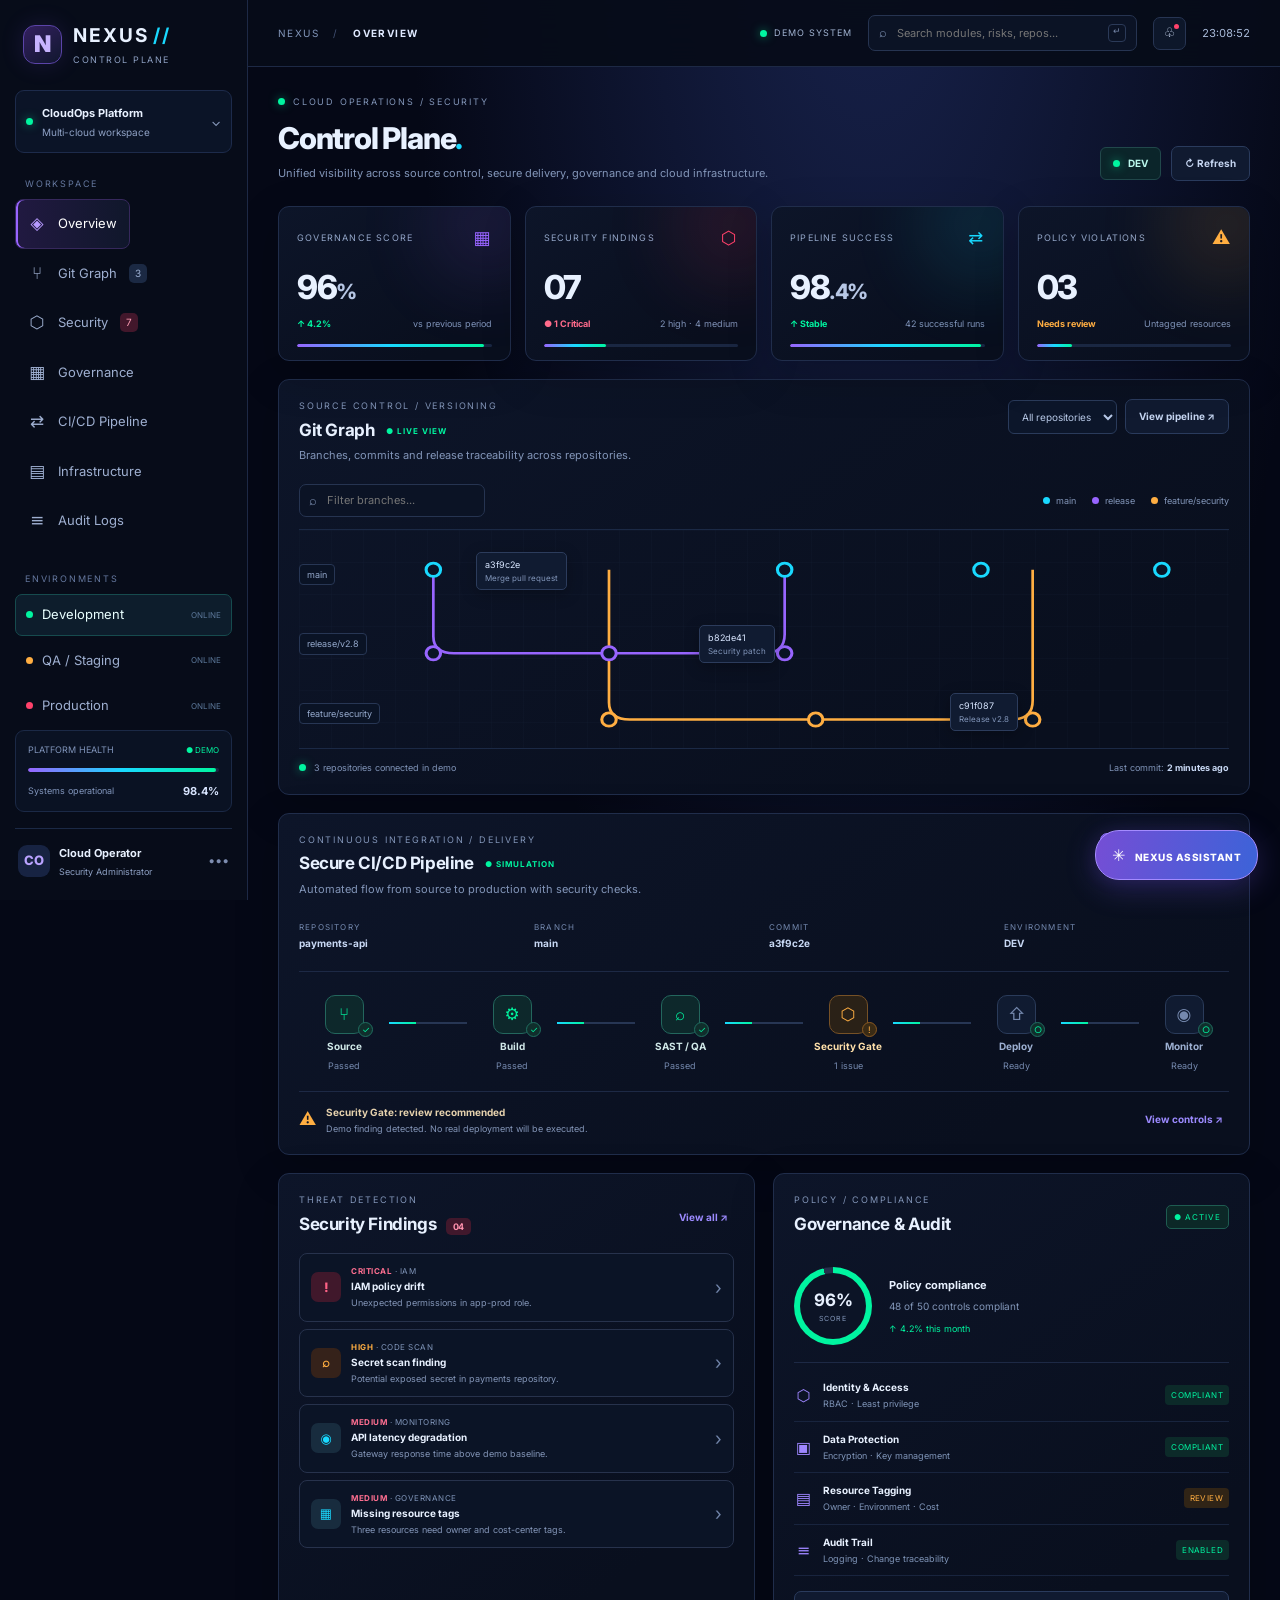
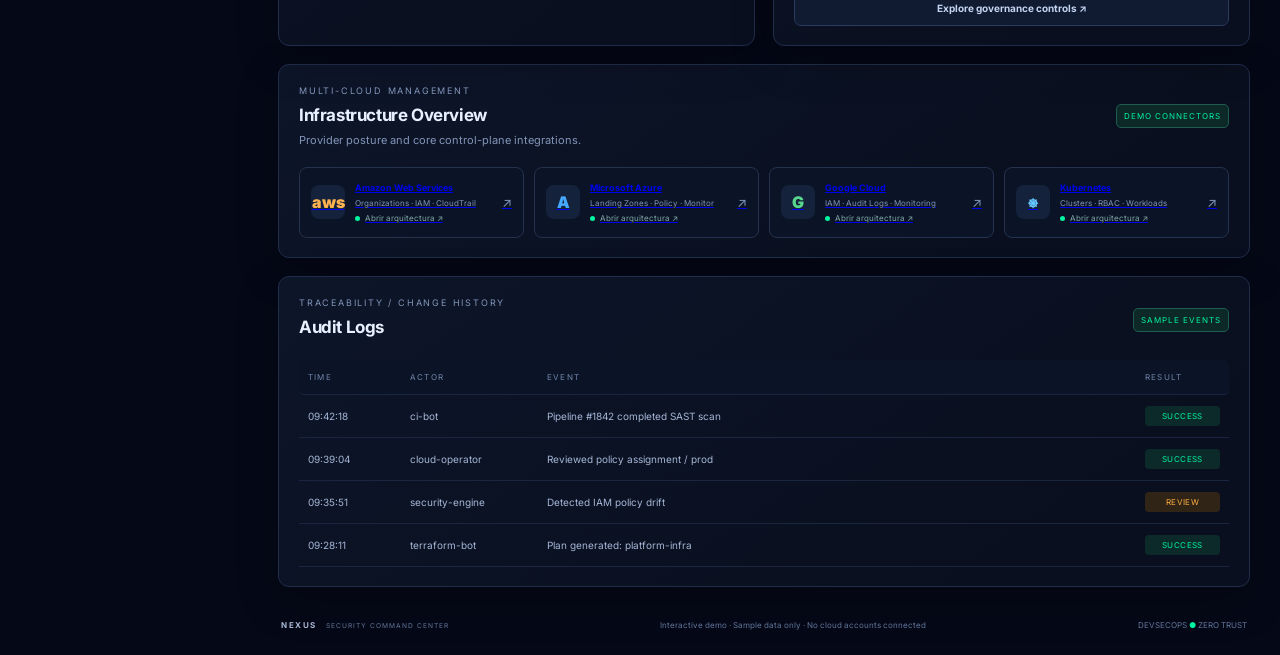
==== commit 1e579393: "Add files via upload" ====
--- a/index.html
+++ b/index.html
@@ -37,7 +37,7 @@
  <div class="pipeline-bottom"><div class="notice"><span>⚠</span><div><b>Security Gate: review recommended</b><small>Demo finding detected. No real deployment will be executed.</small></div></div><button class="text-btn" data-jump="governance">View controls ↗</button></div></section>
 <section class="lower-grid"><section class="panel" id="security"><div class="panel-head compact"><div><div class="kicker">THREAT DETECTION</div><h2>Security Findings <span class="counter">04</span></h2></div><button class="text-btn" id="viewAllWarnings">View all ↗</button></div><div class="warning-list"><button class="warning-card critical-warning" data-detail="IAM policy drift"><span class="warning-icon">!</span><span><small><b>CRITICAL</b> · IAM</small><strong>IAM policy drift</strong><p>Unexpected permissions in app-prod role.</p></span><i>›</i></button><button class="warning-card high-warning" data-detail="Secret scan finding"><span class="warning-icon">⌕</span><span><small><b>HIGH</b> · CODE SCAN</small><strong>Secret scan finding</strong><p>Potential exposed secret in payments repository.</p></span><i>›</i></button><button class="warning-card medium-warning" data-detail="API latency degradation"><span class="warning-icon">◉</span><span><small><b>MEDIUM</b> · MONITORING</small><strong>API latency degradation</strong><p>Gateway response time above demo baseline.</p></span><i>›</i></button><button class="warning-card medium-warning" data-detail="Missing resource tags"><span class="warning-icon">▦</span><span><small><b>MEDIUM</b> · GOVERNANCE</small><strong>Missing resource tags</strong><p>Three resources need owner and cost-center tags.</p></span><i>›</i></button></div></section>
 <section class="panel governance-panel" id="governance"><div class="panel-head compact"><div><div class="kicker">POLICY / COMPLIANCE</div><h2>Governance & Audit</h2></div><span class="active-badge">● ACTIVE</span></div><div class="compliance-overview"><div class="score-ring"><div><b>96%</b><small>SCORE</small></div></div><div><b>Policy compliance</b><p>48 of 50 controls compliant</p><span class="positive">↑ 4.2% this month</span></div></div><div class="control-list"><div class="control-row"><span>⬡</span><div><b>Identity & Access</b><small>RBAC · Least privilege</small></div><em class="good">COMPLIANT</em></div><div class="control-row"><span>▣</span><div><b>Data Protection</b><small>Encryption · Key management</small></div><em class="good">COMPLIANT</em></div><div class="control-row"><span>▤</span><div><b>Resource Tagging</b><small>Owner · Environment · Cost</small></div><em class="review">REVIEW</em></div><div class="control-row"><span>≡</span><div><b>Audit Trail</b><small>Logging · Change traceability</small></div><em class="good">ENABLED</em></div></div><button class="btn secondary full" data-detail="Governance controls">Explore governance controls ↗</button></section></section>
-<section class="panel infrastructure-panel" id="infrastructure"><div class="panel-head compact"><div><div class="kicker">MULTI-CLOUD MANAGEMENT</div><h2>Infrastructure Overview</h2><p>Provider posture and core control-plane integrations.</p></div><span class="demo-label">DEMO CONNECTORS</span></div><div class="provider-grid"><article class="provider"><span class="provider-logo aws">aws</span><div><b>Amazon Web Services</b><small>Organizations · IAM · CloudTrail</small><em><i></i> Demo connection</em></div><span>↗</span></article><article class="provider"><span class="provider-logo azure">A</span><div><b>Microsoft Azure</b><small>Landing Zones · Policy · Monitor</small><em><i></i> Demo connection</em></div><span>↗</span></article><article class="provider"><span class="provider-logo gcp">G</span><div><b>Google Cloud</b><small>IAM · Audit Logs · Monitoring</small><em><i></i> Demo connection</em></div><span>↗</span></article><article class="provider"><span class="provider-logo k8s">⎈</span><div><b>Kubernetes</b><small>Clusters · RBAC · Workloads</small><em><i></i> Demo connection</em></div><span>↗</span></article></div></section>
+<section class="panel infrastructure-panel" id="infrastructure"><div class="panel-head compact"><div><div class="kicker">MULTI-CLOUD MANAGEMENT</div><h2>Infrastructure Overview</h2><p>Provider posture and core control-plane integrations.</p></div><span class="demo-label">DEMO CONNECTORS</span></div><div class="provider-grid"><a class="provider" href="infrastructure.html?provider=aws" aria-label="Abrir arquitectura AWS"><span class="provider-logo aws">aws</span><div><b>Amazon Web Services</b><small>Organizations · IAM · CloudTrail</small><em><i></i> Abrir arquitectura ↗</em></div><span>↗</span></a><a class="provider" href="infrastructure.html?provider=azure" aria-label="Abrir arquitectura Azure"><span class="provider-logo azure">A</span><div><b>Microsoft Azure</b><small>Landing Zones · Policy · Monitor</small><em><i></i> Abrir arquitectura ↗</em></div><span>↗</span></a><a class="provider" href="infrastructure.html?provider=gcp" aria-label="Abrir arquitectura Google Cloud"><span class="provider-logo gcp">G</span><div><b>Google Cloud</b><small>IAM · Audit Logs · Monitoring</small><em><i></i> Abrir arquitectura ↗</em></div><span>↗</span></a><a class="provider" href="infrastructure.html?provider=k8s" aria-label="Abrir arquitectura Kubernetes"><span class="provider-logo k8s">⎈</span><div><b>Kubernetes</b><small>Clusters · RBAC · Workloads</small><em><i></i> Abrir arquitectura ↗</em></div><span>↗</span></a></div></section>
 <section class="panel audit-panel" id="audit"><div class="panel-head compact"><div><div class="kicker">TRACEABILITY / CHANGE HISTORY</div><h2>Audit Logs</h2></div><span class="demo-label">SAMPLE EVENTS</span></div><div class="audit-table"><div class="audit-row audit-head"><span>TIME</span><span>ACTOR</span><span>EVENT</span><span>RESULT</span></div><div class="audit-row"><span>09:42:18</span><span>ci-bot</span><span>Pipeline #1842 completed SAST scan</span><em class="good">SUCCESS</em></div><div class="audit-row"><span>09:39:04</span><span>cloud-operator</span><span>Reviewed policy assignment / prod</span><em class="good">SUCCESS</em></div><div class="audit-row"><span>09:35:51</span><span>security-engine</span><span>Detected IAM policy drift</span><em class="review">REVIEW</em></div><div class="audit-row"><span>09:28:11</span><span>terraform-bot</span><span>Plan generated: platform-infra</span><em class="good">SUCCESS</em></div></div></section>
 <footer class="footer"><span><b>NEXUS</b> <small>SECURITY COMMAND CENTER</small></span><span>Interactive demo · Sample data only · No cloud accounts connected</span><span>DEVSECOPS <i>●</i> ZERO TRUST</span></footer>
 </div></main></div>
--- a/styles.css
+++ b/styles.css
@@ -3,3 +3,5 @@
 @media(max-width:1250px){.sidebar{width:220px}.main{margin-left:220px}.content{padding:22px 20px}.topbar{padding:0 20px}.provider-grid{grid-template-columns:repeat(2,1fr)}.metrics-grid{gap:10px}.metric-card{padding:14px}.metric-bottom{flex-wrap:wrap}.stage{min-width:70px}.stage b{font-size:9px}.pipeline-flow{overflow-x:auto}.pipeline-flow>*{flex-shrink:0}.connector{width:20px;flex:none}}
 @media(max-width:900px){.sidebar{width:68px;padding:18px 8px}.brand{justify-content:center;padding:0 0 22px}.brand>span:last-child,.workspace>div,.workspace .chevron,.nav-label,.nav-item:not(.active) i,.nav-item{font-size:0}.brand-mark{width:42px}.workspace{justify-content:center;padding:12px 0}.navigation{gap:7px}.nav-item{justify-content:center;padding:12px 0;font-size:0}.nav-item>span{font-size:18px}.nav-item i{display:none}.env-label,.env-list,.sidebar-bottom{display:none}.main{margin-left:68px}.top-actions{gap:8px}.system-status{display:none}.search input{width:130px}.lower-grid{grid-template-columns:1fr}.metrics-grid{grid-template-columns:repeat(2,minmax(0,1fr))}.provider-grid{grid-template-columns:repeat(2,1fr)}}
 @media(max-width:600px){.topbar{height:58px;padding:0 12px}.crumb{font-size:9px}.search{padding:6px}.search input{width:80px}.search kbd,.clock{display:none}.content{padding:18px 11px}.page-heading{align-items:flex-start}.page-heading h1{font-size:25px}.page-heading p{max-width:260px;font-size:10px}.heading-actions{flex-direction:column;align-items:flex-end}.metrics-grid{gap:8px}.metric-card{padding:12px}.metric-top{font-size:8px}.metric-value{font-size:28px}.metric-bottom{font-size:8px}.panel{padding:14px 12px}.panel-head{flex-direction:column}.panel-actions{width:100%;flex-wrap:wrap}.panel-actions select{flex:1}.graph-toolbar{align-items:flex-start;gap:10px;flex-direction:column}.legend{gap:10px}.graph-wrap{height:180px}.commit-tag{font-size:8px;padding:4px}.tag-a{left:22%}.tag-b{left:43%}.tag-c{left:65%}.pipeline-meta{grid-template-columns:repeat(2,1fr)}.pipeline-flow{justify-content:flex-start}.stage{min-width:80px}.pipeline-bottom{align-items:flex-start;flex-direction:column}.provider-grid{grid-template-columns:1fr}.audit-row{grid-template-columns:65px 80px minmax(110px,1fr) 60px;gap:6px;font-size:8px;overflow:auto}.audit-table{overflow-x:auto}.audit-row>*{min-width:0}.footer{flex-direction:column;align-items:flex-start}.ai-launcher{right:12px;bottom:12px;padding:10px 12px}.lower-grid{gap:0}.system-status{display:none}}
+/* NEXUS interactive pipeline and branch-flow effects */
+.stage-running{border-color:var(--cyan)!important;box-shadow:0 0 20px #19d9ff2b;animation:stagePulse .55s ease-in-out infinite alternate}.stage-running>span{color:var(--cyan)!important}.connector-done span{background:linear-gradient(90deg,var(--cyan),var(--green))!important;box-shadow:0 0 9px #19d9ff99}.graph-running .git-svg path{stroke-dasharray:12 9;animation:branchFlow .65s linear infinite}.graph-running .git-svg circle{animation:nodePulse .65s ease-in-out infinite alternate}.graph-running .branch-names span{border-color:#19d9ff66;box-shadow:0 0 12px #19d9ff22}.branch-hidden{opacity:.15!important}.provider,.metric-card{cursor:pointer}.provider:focus-visible,.metric-card:focus-visible{outline:2px solid var(--cyan);outline-offset:3px}.btn:disabled{opacity:.7;cursor:progress;transform:none}@keyframes branchFlow{to{stroke-dashoffset:-42}}@keyframes nodePulse{to{filter:drop-shadow(0 0 8px #19d9ff);r:10}}
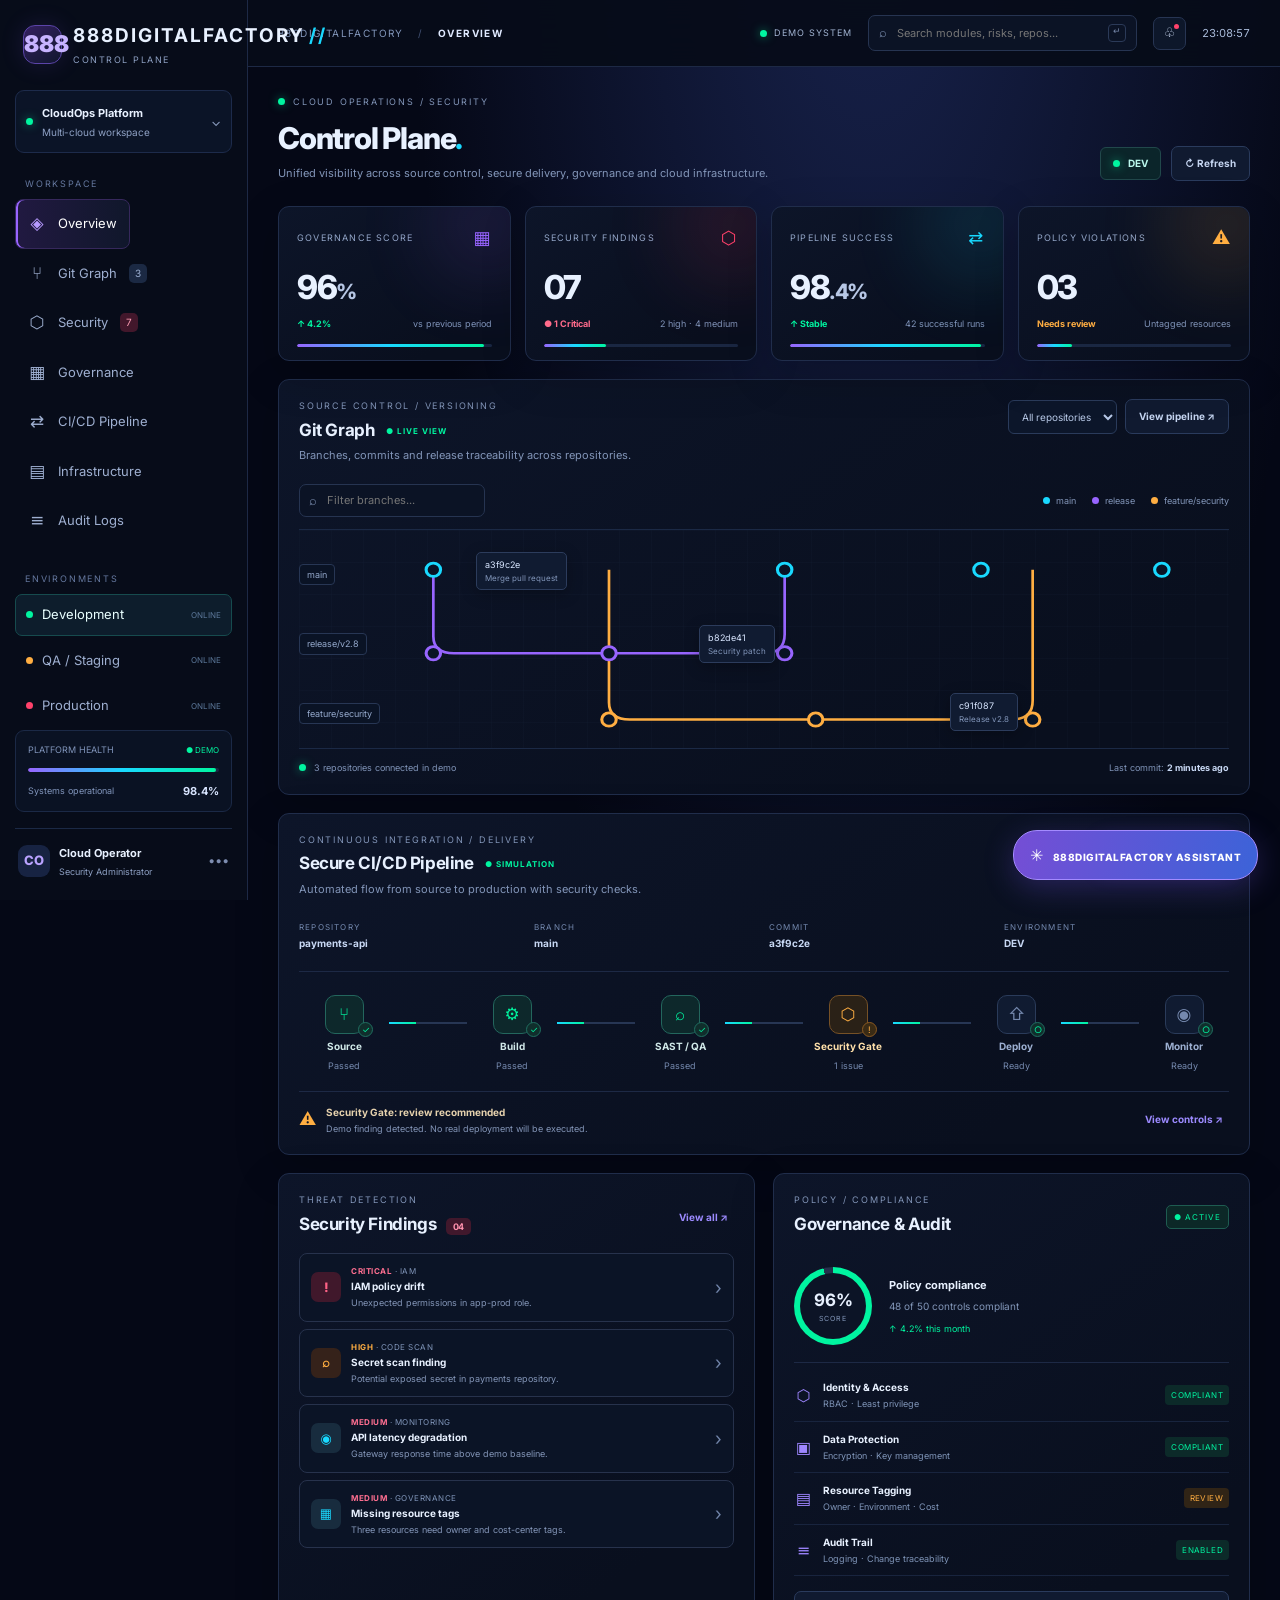
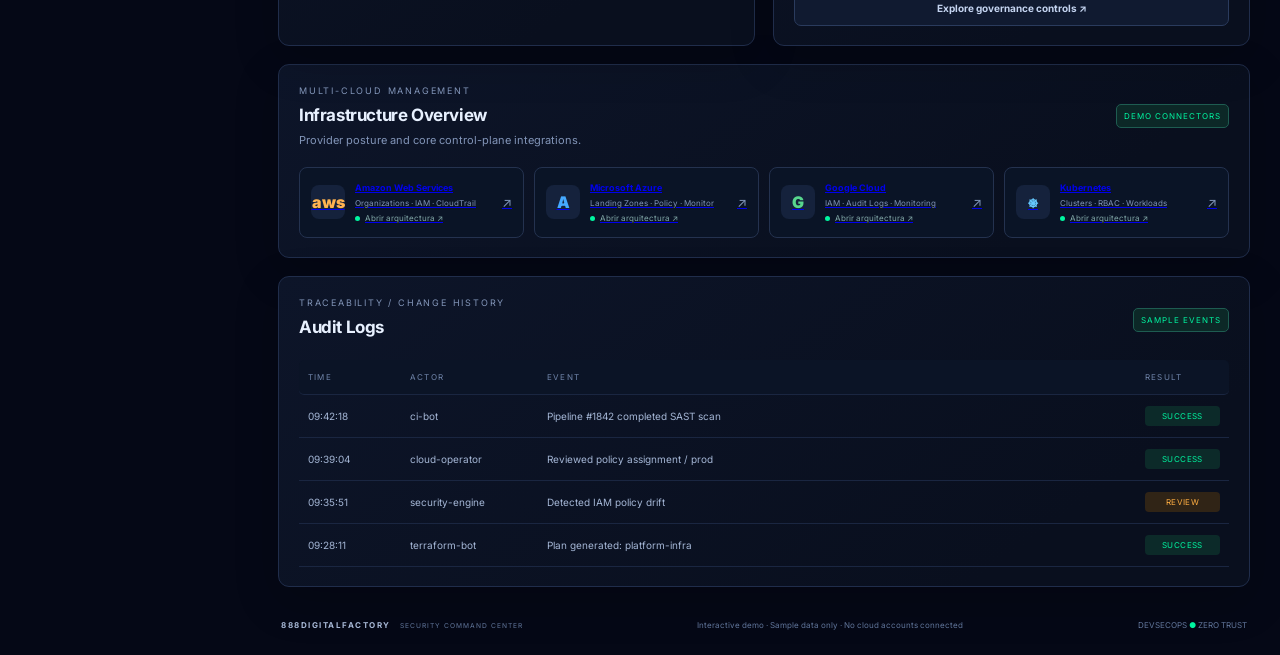
==== commit 12ed36be: "Add files via upload" ====
--- a/index.html
+++ b/index.html
@@ -2,12 +2,12 @@
 <html lang="es">
 <head>
 <meta charset="utf-8"><meta name="viewport" content="width=device-width,initial-scale=1"><meta name="theme-color" content="#050816">
-<meta name="description" content="NEXUS CloudOps integrated DevSecOps command center demo"><title>NEXUS // CloudOps Control Plane</title><link rel="stylesheet" href="styles.css">
+<meta name="description" content="888DIGITALFACTORY CloudOps integrated DevSecOps command center demo"><title>888DIGITALFACTORY // CloudOps Control Plane</title><link rel="stylesheet" href="styles.css">
 </head>
 <body>
 <div class="shell">
 <aside class="sidebar">
- <a class="brand" href="#overview"><span class="brand-mark">N</span><span><b>NEXUS<span class="accent">//</span></b><small>CONTROL PLANE</small></span></a>
+ <a class="brand" href="#overview"><span class="brand-mark">888</span><span><b>888DIGITALFACTORY<span class="accent">//</span></b><small>CONTROL PLANE</small></span></a>
  <div class="workspace"><span class="pulse-dot"></span><div><b>CloudOps Platform</b><small>Multi-cloud workspace</small></div><span class="chevron">⌄</span></div>
  <p class="nav-label">WORKSPACE</p>
  <nav id="navigation">
@@ -18,7 +18,7 @@
  <div class="sidebar-bottom"><div class="health-box"><div class="health-title"><span>PLATFORM HEALTH</span><span class="live">● DEMO</span></div><div class="progress"><span style="width:98.4%"></span></div><div class="health-foot"><span>Systems operational</span><b>98.4%</b></div></div><div class="operator"><div class="avatar">CO</div><div><b>Cloud Operator</b><small>Security Administrator</small></div><span>•••</span></div></div>
 </aside>
 <main class="main">
-<header class="topbar"><div class="crumb">NEXUS <span>/</span> <b id="crumb">OVERVIEW</b></div><div class="top-actions"><span class="system-status"><i></i> DEMO SYSTEM</span><label class="search"><span>⌕</span><input id="globalSearch" placeholder="Search modules, risks, repos..."><kbd>↵</kbd></label><button class="icon-btn" id="alertsBtn" aria-label="Mostrar alertas">♧<em></em></button><span class="clock" id="clock">--:--:--</span></div></header>
+<header class="topbar"><div class="crumb">888DIGITALFACTORY <span>/</span> <b id="crumb">OVERVIEW</b></div><div class="top-actions"><span class="system-status"><i></i> DEMO SYSTEM</span><label class="search"><span>⌕</span><input id="globalSearch" placeholder="Search modules, risks, repos..."><kbd>↵</kbd></label><button class="icon-btn" id="alertsBtn" aria-label="Mostrar alertas">♧<em></em></button><span class="clock" id="clock">--:--:--</span></div></header>
 <div class="content">
 <section class="page-heading" id="overview"><div><div class="eyebrow"><span class="pulse-dot"></span> CLOUD OPERATIONS / SECURITY</div><h1 id="pageTitle">Control Plane<span class="accent">.</span></h1><p>Unified visibility across source control, secure delivery, governance and cloud infrastructure.</p></div><div class="heading-actions"><span class="env-badge"><i></i><b id="currentEnv">DEV</b></span><button class="btn secondary" id="refreshBtn">↻ Refresh</button></div></section>
 <section class="metrics-grid" id="metrics">
@@ -39,8 +39,8 @@
 <section class="panel governance-panel" id="governance"><div class="panel-head compact"><div><div class="kicker">POLICY / COMPLIANCE</div><h2>Governance & Audit</h2></div><span class="active-badge">● ACTIVE</span></div><div class="compliance-overview"><div class="score-ring"><div><b>96%</b><small>SCORE</small></div></div><div><b>Policy compliance</b><p>48 of 50 controls compliant</p><span class="positive">↑ 4.2% this month</span></div></div><div class="control-list"><div class="control-row"><span>⬡</span><div><b>Identity & Access</b><small>RBAC · Least privilege</small></div><em class="good">COMPLIANT</em></div><div class="control-row"><span>▣</span><div><b>Data Protection</b><small>Encryption · Key management</small></div><em class="good">COMPLIANT</em></div><div class="control-row"><span>▤</span><div><b>Resource Tagging</b><small>Owner · Environment · Cost</small></div><em class="review">REVIEW</em></div><div class="control-row"><span>≡</span><div><b>Audit Trail</b><small>Logging · Change traceability</small></div><em class="good">ENABLED</em></div></div><button class="btn secondary full" data-detail="Governance controls">Explore governance controls ↗</button></section></section>
 <section class="panel infrastructure-panel" id="infrastructure"><div class="panel-head compact"><div><div class="kicker">MULTI-CLOUD MANAGEMENT</div><h2>Infrastructure Overview</h2><p>Provider posture and core control-plane integrations.</p></div><span class="demo-label">DEMO CONNECTORS</span></div><div class="provider-grid"><a class="provider" href="infrastructure.html?provider=aws" aria-label="Abrir arquitectura AWS"><span class="provider-logo aws">aws</span><div><b>Amazon Web Services</b><small>Organizations · IAM · CloudTrail</small><em><i></i> Abrir arquitectura ↗</em></div><span>↗</span></a><a class="provider" href="infrastructure.html?provider=azure" aria-label="Abrir arquitectura Azure"><span class="provider-logo azure">A</span><div><b>Microsoft Azure</b><small>Landing Zones · Policy · Monitor</small><em><i></i> Abrir arquitectura ↗</em></div><span>↗</span></a><a class="provider" href="infrastructure.html?provider=gcp" aria-label="Abrir arquitectura Google Cloud"><span class="provider-logo gcp">G</span><div><b>Google Cloud</b><small>IAM · Audit Logs · Monitoring</small><em><i></i> Abrir arquitectura ↗</em></div><span>↗</span></a><a class="provider" href="infrastructure.html?provider=k8s" aria-label="Abrir arquitectura Kubernetes"><span class="provider-logo k8s">⎈</span><div><b>Kubernetes</b><small>Clusters · RBAC · Workloads</small><em><i></i> Abrir arquitectura ↗</em></div><span>↗</span></a></div></section>
 <section class="panel audit-panel" id="audit"><div class="panel-head compact"><div><div class="kicker">TRACEABILITY / CHANGE HISTORY</div><h2>Audit Logs</h2></div><span class="demo-label">SAMPLE EVENTS</span></div><div class="audit-table"><div class="audit-row audit-head"><span>TIME</span><span>ACTOR</span><span>EVENT</span><span>RESULT</span></div><div class="audit-row"><span>09:42:18</span><span>ci-bot</span><span>Pipeline #1842 completed SAST scan</span><em class="good">SUCCESS</em></div><div class="audit-row"><span>09:39:04</span><span>cloud-operator</span><span>Reviewed policy assignment / prod</span><em class="good">SUCCESS</em></div><div class="audit-row"><span>09:35:51</span><span>security-engine</span><span>Detected IAM policy drift</span><em class="review">REVIEW</em></div><div class="audit-row"><span>09:28:11</span><span>terraform-bot</span><span>Plan generated: platform-infra</span><em class="good">SUCCESS</em></div></div></section>
-<footer class="footer"><span><b>NEXUS</b> <small>SECURITY COMMAND CENTER</small></span><span>Interactive demo · Sample data only · No cloud accounts connected</span><span>DEVSECOPS <i>●</i> ZERO TRUST</span></footer>
+<footer class="footer"><span><b>888DIGITALFACTORY</b> <small>SECURITY COMMAND CENTER</small></span><span>Interactive demo · Sample data only · No cloud accounts connected</span><span>DEVSECOPS <i>●</i> ZERO TRUST</span></footer>
 </div></main></div>
-<dialog id="detailDialog" class="modal"><div class="modal-head"><div><div class="kicker">NEXUS / COMPONENT DETAILS</div><h2 id="dialogTitle">Details</h2></div><button class="icon-btn" id="closeDialog">✕</button></div><div id="dialogContent" class="modal-content"></div></dialog>
-<button class="ai-launcher" id="aiOpen"><span>✳</span> NEXUS ASSISTANT</button><dialog id="aiDialog" class="modal ai-dialog"><div class="modal-head"><div><div class="kicker">INTELLIGENCE / DEMO MODE</div><h2>NEXUS Assistant <span class="accent">✳</span></h2></div><button class="icon-btn" id="closeAi">✕</button></div><div class="ai-intro"><span>✳</span><div><b>CloudOps AI</b><p>Asistente local para interpretar los datos simulados del panel.</p></div></div><div id="chatLog" class="chat-log"><div class="chat-bubble bot">Hola. Pregúntame por seguridad, CI/CD, gobernanza o infraestructura.</div></div><form id="chatForm" class="chat-form"><input id="chatInput" placeholder="Ej.: ¿Qué riesgos son críticos?" required><button class="btn primary">Enviar ↗</button></form><p class="disclaimer">Respuestas predefinidas · No se conecta a una IA externa.</p></dialog><div class="toast-region" id="toastRegion" aria-live="polite"></div><script src="app.js"></script>
+<dialog id="detailDialog" class="modal"><div class="modal-head"><div><div class="kicker">888DIGITALFACTORY / COMPONENT DETAILS</div><h2 id="dialogTitle">Details</h2></div><button class="icon-btn" id="closeDialog">✕</button></div><div id="dialogContent" class="modal-content"></div></dialog>
+<button class="ai-launcher" id="aiOpen"><span>✳</span> 888DIGITALFACTORY ASSISTANT</button><dialog id="aiDialog" class="modal ai-dialog"><div class="modal-head"><div><div class="kicker">INTELLIGENCE / DEMO MODE</div><h2>888DIGITALFACTORY Assistant <span class="accent">✳</span></h2></div><button class="icon-btn" id="closeAi">✕</button></div><div class="ai-intro"><span>✳</span><div><b>CloudOps AI</b><p>Asistente local para interpretar los datos simulados del panel.</p></div></div><div id="chatLog" class="chat-log"><div class="chat-bubble bot">Hola. Pregúntame por seguridad, CI/CD, gobernanza o infraestructura.</div></div><form id="chatForm" class="chat-form"><input id="chatInput" placeholder="Ej.: ¿Qué riesgos son críticos?" required><button class="btn primary">Enviar ↗</button></form><p class="disclaimer">Respuestas predefinidas · No se conecta a una IA externa.</p></dialog><div class="toast-region" id="toastRegion" aria-live="polite"></div><script src="app.js"></script>
 </body></html>
--- a/styles.css
+++ b/styles.css
@@ -3,5 +3,5 @@
 @media(max-width:1250px){.sidebar{width:220px}.main{margin-left:220px}.content{padding:22px 20px}.topbar{padding:0 20px}.provider-grid{grid-template-columns:repeat(2,1fr)}.metrics-grid{gap:10px}.metric-card{padding:14px}.metric-bottom{flex-wrap:wrap}.stage{min-width:70px}.stage b{font-size:9px}.pipeline-flow{overflow-x:auto}.pipeline-flow>*{flex-shrink:0}.connector{width:20px;flex:none}}
 @media(max-width:900px){.sidebar{width:68px;padding:18px 8px}.brand{justify-content:center;padding:0 0 22px}.brand>span:last-child,.workspace>div,.workspace .chevron,.nav-label,.nav-item:not(.active) i,.nav-item{font-size:0}.brand-mark{width:42px}.workspace{justify-content:center;padding:12px 0}.navigation{gap:7px}.nav-item{justify-content:center;padding:12px 0;font-size:0}.nav-item>span{font-size:18px}.nav-item i{display:none}.env-label,.env-list,.sidebar-bottom{display:none}.main{margin-left:68px}.top-actions{gap:8px}.system-status{display:none}.search input{width:130px}.lower-grid{grid-template-columns:1fr}.metrics-grid{grid-template-columns:repeat(2,minmax(0,1fr))}.provider-grid{grid-template-columns:repeat(2,1fr)}}
 @media(max-width:600px){.topbar{height:58px;padding:0 12px}.crumb{font-size:9px}.search{padding:6px}.search input{width:80px}.search kbd,.clock{display:none}.content{padding:18px 11px}.page-heading{align-items:flex-start}.page-heading h1{font-size:25px}.page-heading p{max-width:260px;font-size:10px}.heading-actions{flex-direction:column;align-items:flex-end}.metrics-grid{gap:8px}.metric-card{padding:12px}.metric-top{font-size:8px}.metric-value{font-size:28px}.metric-bottom{font-size:8px}.panel{padding:14px 12px}.panel-head{flex-direction:column}.panel-actions{width:100%;flex-wrap:wrap}.panel-actions select{flex:1}.graph-toolbar{align-items:flex-start;gap:10px;flex-direction:column}.legend{gap:10px}.graph-wrap{height:180px}.commit-tag{font-size:8px;padding:4px}.tag-a{left:22%}.tag-b{left:43%}.tag-c{left:65%}.pipeline-meta{grid-template-columns:repeat(2,1fr)}.pipeline-flow{justify-content:flex-start}.stage{min-width:80px}.pipeline-bottom{align-items:flex-start;flex-direction:column}.provider-grid{grid-template-columns:1fr}.audit-row{grid-template-columns:65px 80px minmax(110px,1fr) 60px;gap:6px;font-size:8px;overflow:auto}.audit-table{overflow-x:auto}.audit-row>*{min-width:0}.footer{flex-direction:column;align-items:flex-start}.ai-launcher{right:12px;bottom:12px;padding:10px 12px}.lower-grid{gap:0}.system-status{display:none}}
-/* NEXUS interactive pipeline and branch-flow effects */
+/* 888DIGITALFACTORY interactive pipeline and branch-flow effects */
 .stage-running{border-color:var(--cyan)!important;box-shadow:0 0 20px #19d9ff2b;animation:stagePulse .55s ease-in-out infinite alternate}.stage-running>span{color:var(--cyan)!important}.connector-done span{background:linear-gradient(90deg,var(--cyan),var(--green))!important;box-shadow:0 0 9px #19d9ff99}.graph-running .git-svg path{stroke-dasharray:12 9;animation:branchFlow .65s linear infinite}.graph-running .git-svg circle{animation:nodePulse .65s ease-in-out infinite alternate}.graph-running .branch-names span{border-color:#19d9ff66;box-shadow:0 0 12px #19d9ff22}.branch-hidden{opacity:.15!important}.provider,.metric-card{cursor:pointer}.provider:focus-visible,.metric-card:focus-visible{outline:2px solid var(--cyan);outline-offset:3px}.btn:disabled{opacity:.7;cursor:progress;transform:none}@keyframes branchFlow{to{stroke-dashoffset:-42}}@keyframes nodePulse{to{filter:drop-shadow(0 0 8px #19d9ff);r:10}}
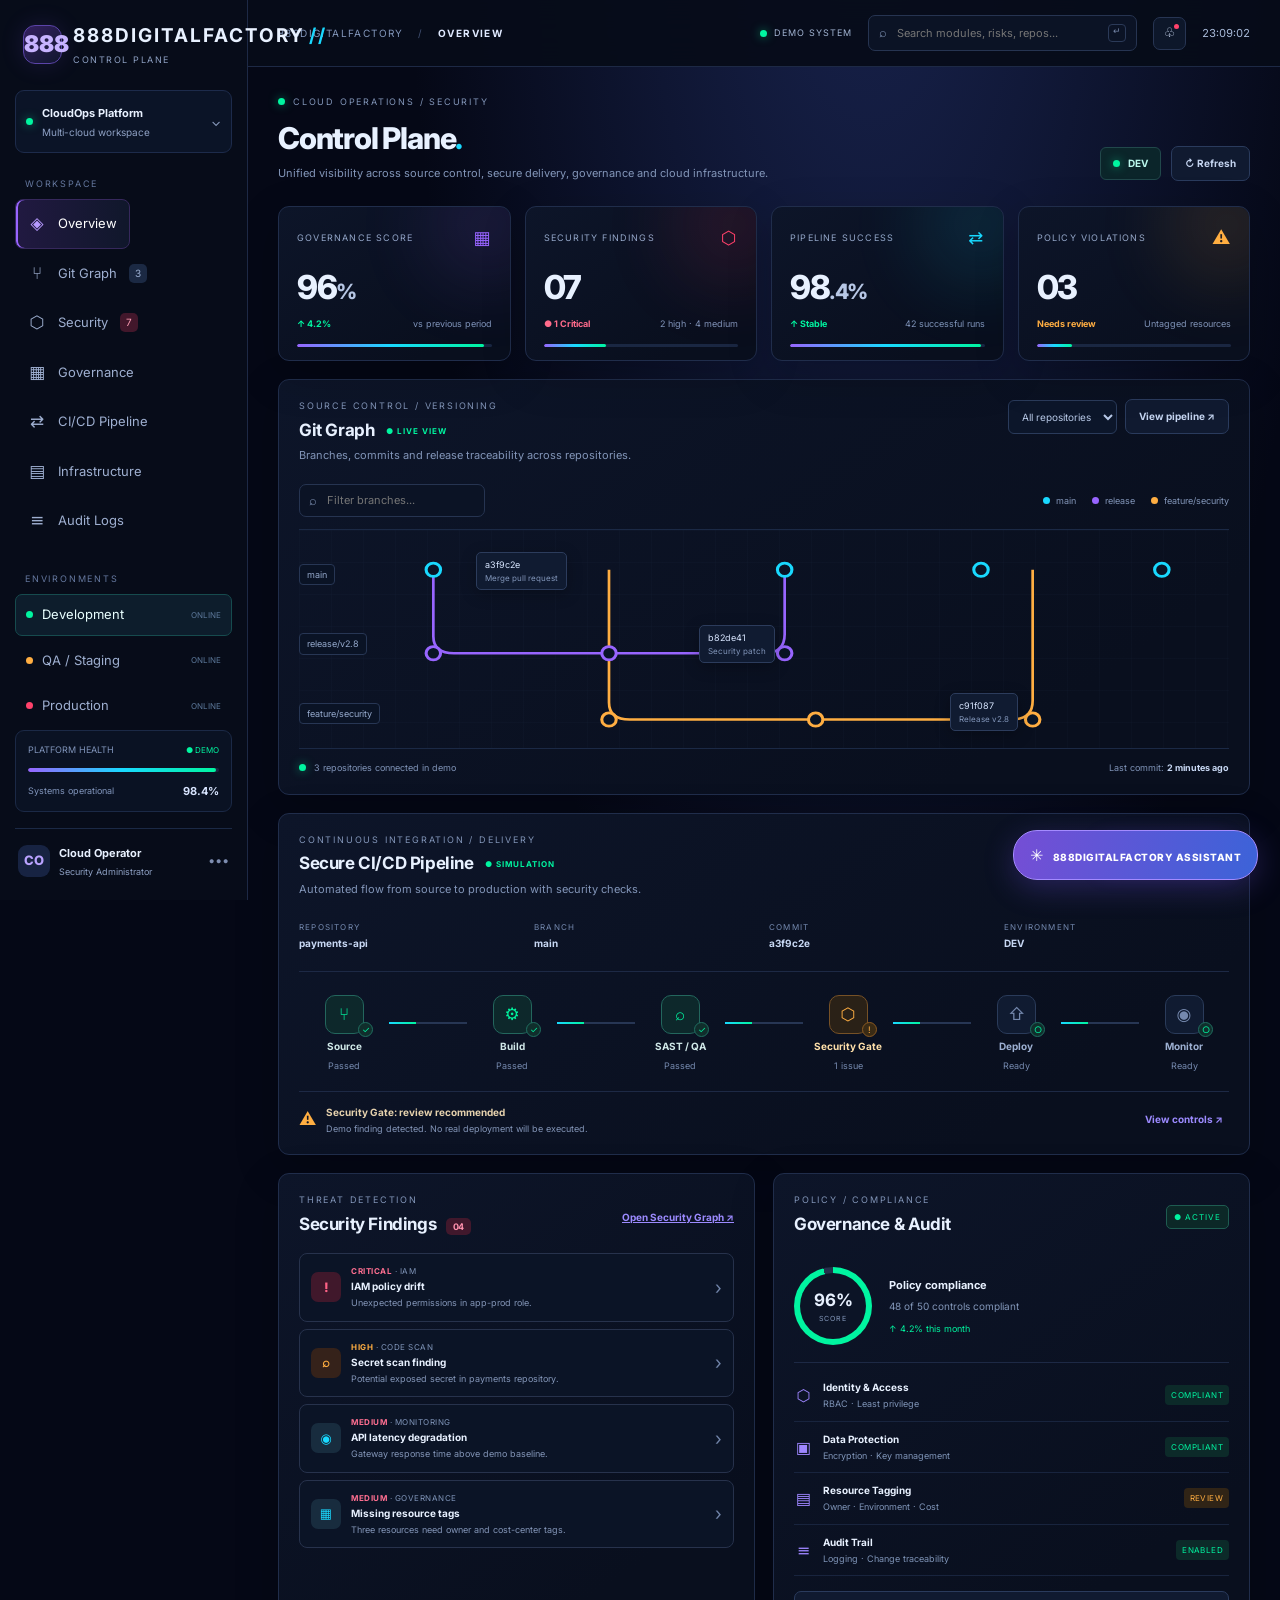
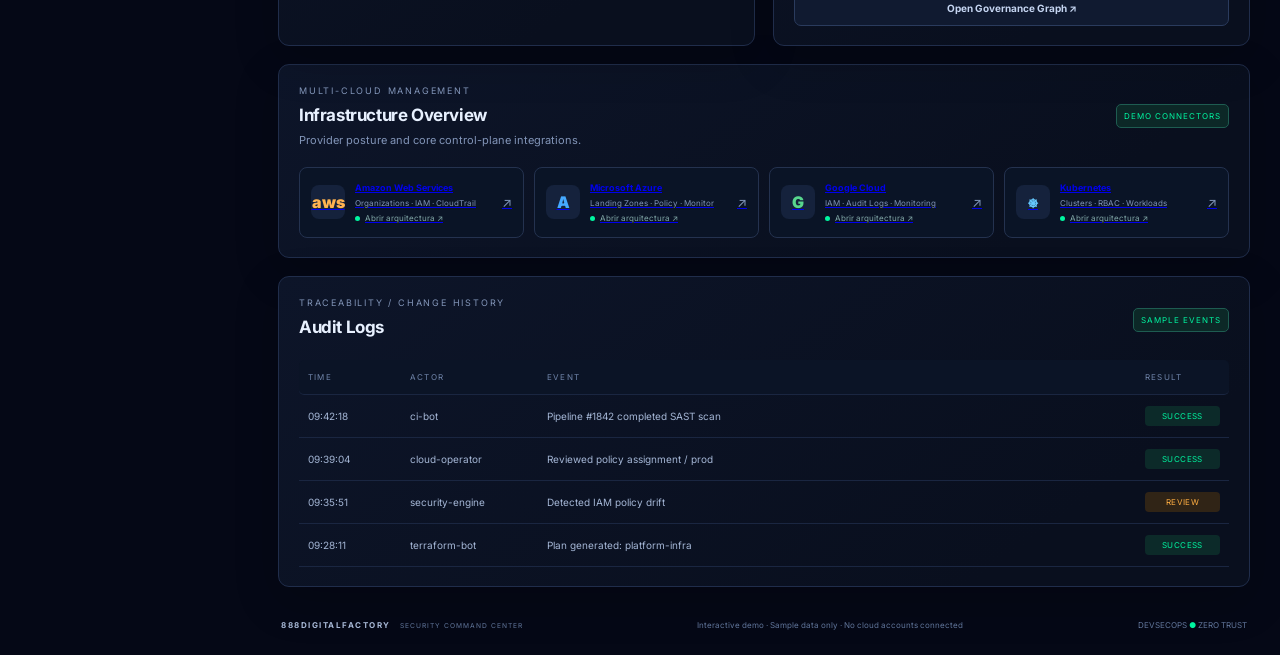
==== commit 23b11963: "Add files via upload" ====
--- a/index.html
+++ b/index.html
@@ -35,8 +35,8 @@
  <div class="pipeline-meta"><div><small>REPOSITORY</small><b id="pipelineRepo">payments-api</b></div><div><small>BRANCH</small><b>main</b></div><div><small>COMMIT</small><b>a3f9c2e</b></div><div><small>ENVIRONMENT</small><b id="pipelineEnvLabel">DEV</b></div></div>
  <div class="pipeline-flow" id="pipelineFlow"><article class="stage done"><span>⑂</span><b>Source</b><small>Passed</small><i>✓</i></article><div class="connector"><span></span></div><article class="stage done"><span>⚙</span><b>Build</b><small>Passed</small><i>✓</i></article><div class="connector"><span></span></div><article class="stage done"><span>⌕</span><b>SAST / QA</b><small>Passed</small><i>✓</i></article><div class="connector"><span></span></div><article class="stage warn"><span>⬡</span><b>Security Gate</b><small>1 issue</small><i>!</i></article><div class="connector"><span></span></div><article class="stage"><span>⇧</span><b>Deploy</b><small>Ready</small><i>○</i></article><div class="connector"><span></span></div><article class="stage"><span>◉</span><b>Monitor</b><small>Ready</small><i>○</i></article></div>
  <div class="pipeline-bottom"><div class="notice"><span>⚠</span><div><b>Security Gate: review recommended</b><small>Demo finding detected. No real deployment will be executed.</small></div></div><button class="text-btn" data-jump="governance">View controls ↗</button></div></section>
-<section class="lower-grid"><section class="panel" id="security"><div class="panel-head compact"><div><div class="kicker">THREAT DETECTION</div><h2>Security Findings <span class="counter">04</span></h2></div><button class="text-btn" id="viewAllWarnings">View all ↗</button></div><div class="warning-list"><button class="warning-card critical-warning" data-detail="IAM policy drift"><span class="warning-icon">!</span><span><small><b>CRITICAL</b> · IAM</small><strong>IAM policy drift</strong><p>Unexpected permissions in app-prod role.</p></span><i>›</i></button><button class="warning-card high-warning" data-detail="Secret scan finding"><span class="warning-icon">⌕</span><span><small><b>HIGH</b> · CODE SCAN</small><strong>Secret scan finding</strong><p>Potential exposed secret in payments repository.</p></span><i>›</i></button><button class="warning-card medium-warning" data-detail="API latency degradation"><span class="warning-icon">◉</span><span><small><b>MEDIUM</b> · MONITORING</small><strong>API latency degradation</strong><p>Gateway response time above demo baseline.</p></span><i>›</i></button><button class="warning-card medium-warning" data-detail="Missing resource tags"><span class="warning-icon">▦</span><span><small><b>MEDIUM</b> · GOVERNANCE</small><strong>Missing resource tags</strong><p>Three resources need owner and cost-center tags.</p></span><i>›</i></button></div></section>
-<section class="panel governance-panel" id="governance"><div class="panel-head compact"><div><div class="kicker">POLICY / COMPLIANCE</div><h2>Governance & Audit</h2></div><span class="active-badge">● ACTIVE</span></div><div class="compliance-overview"><div class="score-ring"><div><b>96%</b><small>SCORE</small></div></div><div><b>Policy compliance</b><p>48 of 50 controls compliant</p><span class="positive">↑ 4.2% this month</span></div></div><div class="control-list"><div class="control-row"><span>⬡</span><div><b>Identity & Access</b><small>RBAC · Least privilege</small></div><em class="good">COMPLIANT</em></div><div class="control-row"><span>▣</span><div><b>Data Protection</b><small>Encryption · Key management</small></div><em class="good">COMPLIANT</em></div><div class="control-row"><span>▤</span><div><b>Resource Tagging</b><small>Owner · Environment · Cost</small></div><em class="review">REVIEW</em></div><div class="control-row"><span>≡</span><div><b>Audit Trail</b><small>Logging · Change traceability</small></div><em class="good">ENABLED</em></div></div><button class="btn secondary full" data-detail="Governance controls">Explore governance controls ↗</button></section></section>
+<section class="lower-grid"><section class="panel" id="security"><div class="panel-head compact"><div><div class="kicker">THREAT DETECTION</div><h2>Security Findings <span class="counter">04</span></h2></div><a class="text-btn" href="security.html">Open Security Graph ↗</a></div><div class="warning-list"><button class="warning-card critical-warning" data-detail="IAM policy drift"><span class="warning-icon">!</span><span><small><b>CRITICAL</b> · IAM</small><strong>IAM policy drift</strong><p>Unexpected permissions in app-prod role.</p></span><i>›</i></button><button class="warning-card high-warning" data-detail="Secret scan finding"><span class="warning-icon">⌕</span><span><small><b>HIGH</b> · CODE SCAN</small><strong>Secret scan finding</strong><p>Potential exposed secret in payments repository.</p></span><i>›</i></button><button class="warning-card medium-warning" data-detail="API latency degradation"><span class="warning-icon">◉</span><span><small><b>MEDIUM</b> · MONITORING</small><strong>API latency degradation</strong><p>Gateway response time above demo baseline.</p></span><i>›</i></button><button class="warning-card medium-warning" data-detail="Missing resource tags"><span class="warning-icon">▦</span><span><small><b>MEDIUM</b> · GOVERNANCE</small><strong>Missing resource tags</strong><p>Three resources need owner and cost-center tags.</p></span><i>›</i></button></div></section>
+<section class="panel governance-panel" id="governance"><div class="panel-head compact"><div><div class="kicker">POLICY / COMPLIANCE</div><h2>Governance & Audit</h2></div><span class="active-badge">● ACTIVE</span></div><div class="compliance-overview"><div class="score-ring"><div><b>96%</b><small>SCORE</small></div></div><div><b>Policy compliance</b><p>48 of 50 controls compliant</p><span class="positive">↑ 4.2% this month</span></div></div><div class="control-list"><div class="control-row"><span>⬡</span><div><b>Identity & Access</b><small>RBAC · Least privilege</small></div><em class="good">COMPLIANT</em></div><div class="control-row"><span>▣</span><div><b>Data Protection</b><small>Encryption · Key management</small></div><em class="good">COMPLIANT</em></div><div class="control-row"><span>▤</span><div><b>Resource Tagging</b><small>Owner · Environment · Cost</small></div><em class="review">REVIEW</em></div><div class="control-row"><span>≡</span><div><b>Audit Trail</b><small>Logging · Change traceability</small></div><em class="good">ENABLED</em></div></div><a class="btn secondary full" href="governance.html" style="display:block;text-align:center;text-decoration:none">Open Governance Graph ↗</a></section></section>
 <section class="panel infrastructure-panel" id="infrastructure"><div class="panel-head compact"><div><div class="kicker">MULTI-CLOUD MANAGEMENT</div><h2>Infrastructure Overview</h2><p>Provider posture and core control-plane integrations.</p></div><span class="demo-label">DEMO CONNECTORS</span></div><div class="provider-grid"><a class="provider" href="infrastructure.html?provider=aws" aria-label="Abrir arquitectura AWS"><span class="provider-logo aws">aws</span><div><b>Amazon Web Services</b><small>Organizations · IAM · CloudTrail</small><em><i></i> Abrir arquitectura ↗</em></div><span>↗</span></a><a class="provider" href="infrastructure.html?provider=azure" aria-label="Abrir arquitectura Azure"><span class="provider-logo azure">A</span><div><b>Microsoft Azure</b><small>Landing Zones · Policy · Monitor</small><em><i></i> Abrir arquitectura ↗</em></div><span>↗</span></a><a class="provider" href="infrastructure.html?provider=gcp" aria-label="Abrir arquitectura Google Cloud"><span class="provider-logo gcp">G</span><div><b>Google Cloud</b><small>IAM · Audit Logs · Monitoring</small><em><i></i> Abrir arquitectura ↗</em></div><span>↗</span></a><a class="provider" href="infrastructure.html?provider=k8s" aria-label="Abrir arquitectura Kubernetes"><span class="provider-logo k8s">⎈</span><div><b>Kubernetes</b><small>Clusters · RBAC · Workloads</small><em><i></i> Abrir arquitectura ↗</em></div><span>↗</span></a></div></section>
 <section class="panel audit-panel" id="audit"><div class="panel-head compact"><div><div class="kicker">TRACEABILITY / CHANGE HISTORY</div><h2>Audit Logs</h2></div><span class="demo-label">SAMPLE EVENTS</span></div><div class="audit-table"><div class="audit-row audit-head"><span>TIME</span><span>ACTOR</span><span>EVENT</span><span>RESULT</span></div><div class="audit-row"><span>09:42:18</span><span>ci-bot</span><span>Pipeline #1842 completed SAST scan</span><em class="good">SUCCESS</em></div><div class="audit-row"><span>09:39:04</span><span>cloud-operator</span><span>Reviewed policy assignment / prod</span><em class="good">SUCCESS</em></div><div class="audit-row"><span>09:35:51</span><span>security-engine</span><span>Detected IAM policy drift</span><em class="review">REVIEW</em></div><div class="audit-row"><span>09:28:11</span><span>terraform-bot</span><span>Plan generated: platform-infra</span><em class="good">SUCCESS</em></div></div></section>
 <footer class="footer"><span><b>888DIGITALFACTORY</b> <small>SECURITY COMMAND CENTER</small></span><span>Interactive demo · Sample data only · No cloud accounts connected</span><span>DEVSECOPS <i>●</i> ZERO TRUST</span></footer>
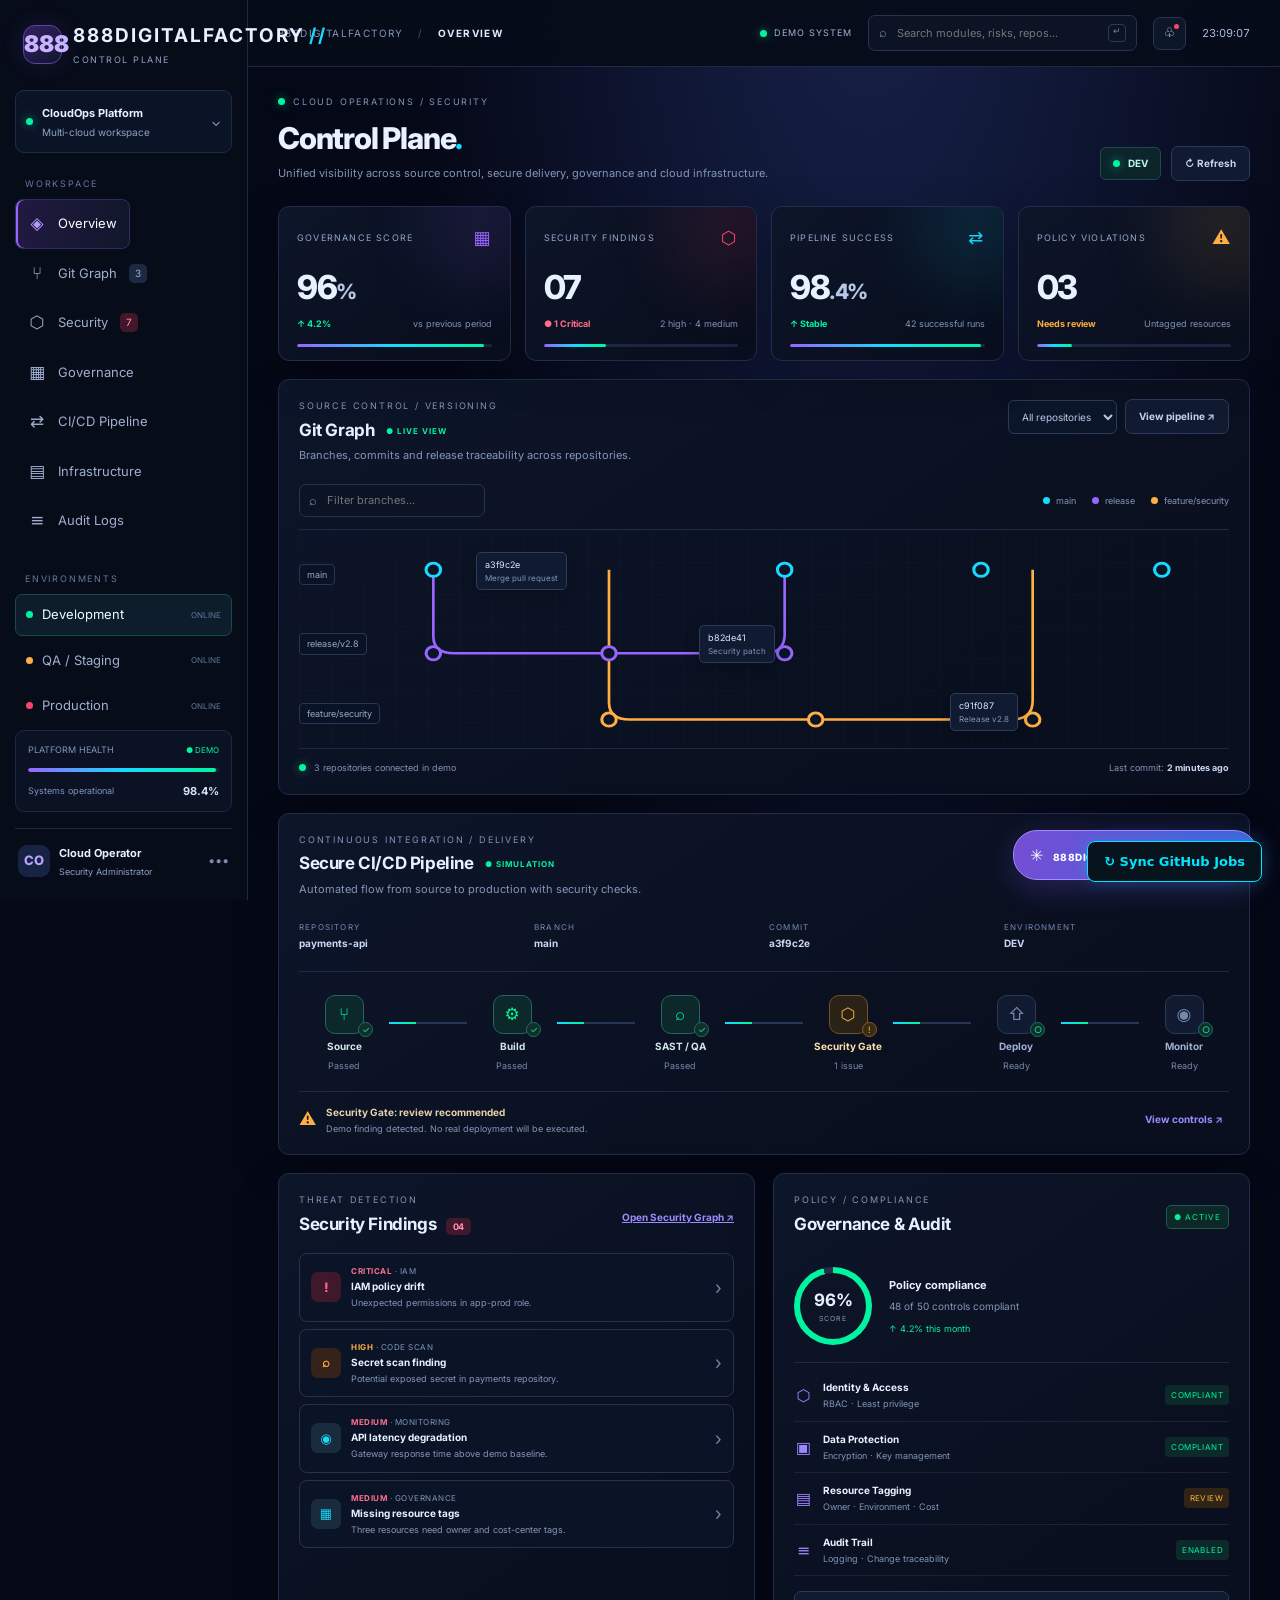
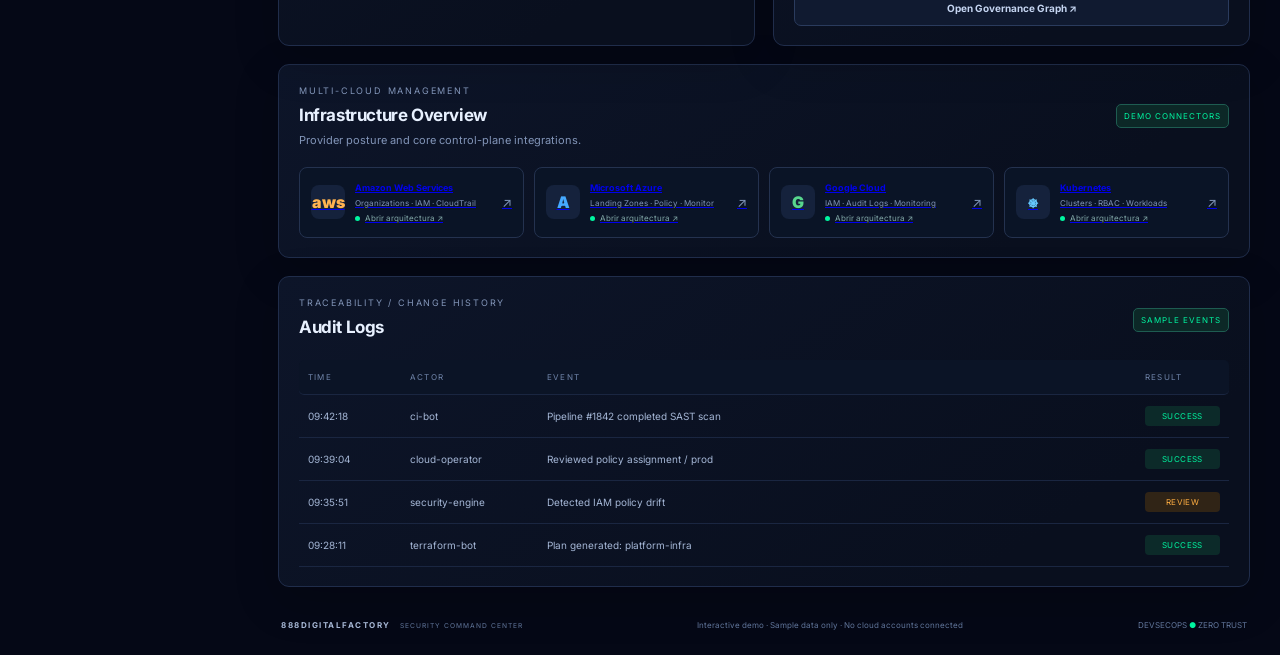
==== commit b80509fe: "Update index.html" ====
--- a/index.html
+++ b/index.html
@@ -43,4 +43,5 @@
 </div></main></div>
 <dialog id="detailDialog" class="modal"><div class="modal-head"><div><div class="kicker">888DIGITALFACTORY / COMPONENT DETAILS</div><h2 id="dialogTitle">Details</h2></div><button class="icon-btn" id="closeDialog">✕</button></div><div id="dialogContent" class="modal-content"></div></dialog>
 <button class="ai-launcher" id="aiOpen"><span>✳</span> 888DIGITALFACTORY ASSISTANT</button><dialog id="aiDialog" class="modal ai-dialog"><div class="modal-head"><div><div class="kicker">INTELLIGENCE / DEMO MODE</div><h2>888DIGITALFACTORY Assistant <span class="accent">✳</span></h2></div><button class="icon-btn" id="closeAi">✕</button></div><div class="ai-intro"><span>✳</span><div><b>CloudOps AI</b><p>Asistente local para interpretar los datos simulados del panel.</p></div></div><div id="chatLog" class="chat-log"><div class="chat-bubble bot">Hola. Pregúntame por seguridad, CI/CD, gobernanza o infraestructura.</div></div><form id="chatForm" class="chat-form"><input id="chatInput" placeholder="Ej.: ¿Qué riesgos son críticos?" required><button class="btn primary">Enviar ↗</button></form><p class="disclaimer">Respuestas predefinidas · No se conecta a una IA externa.</p></dialog><div class="toast-region" id="toastRegion" aria-live="polite"></div><script src="app.js"></script>
+<script src="github-actions-sync.js"></script>
 </body></html>
